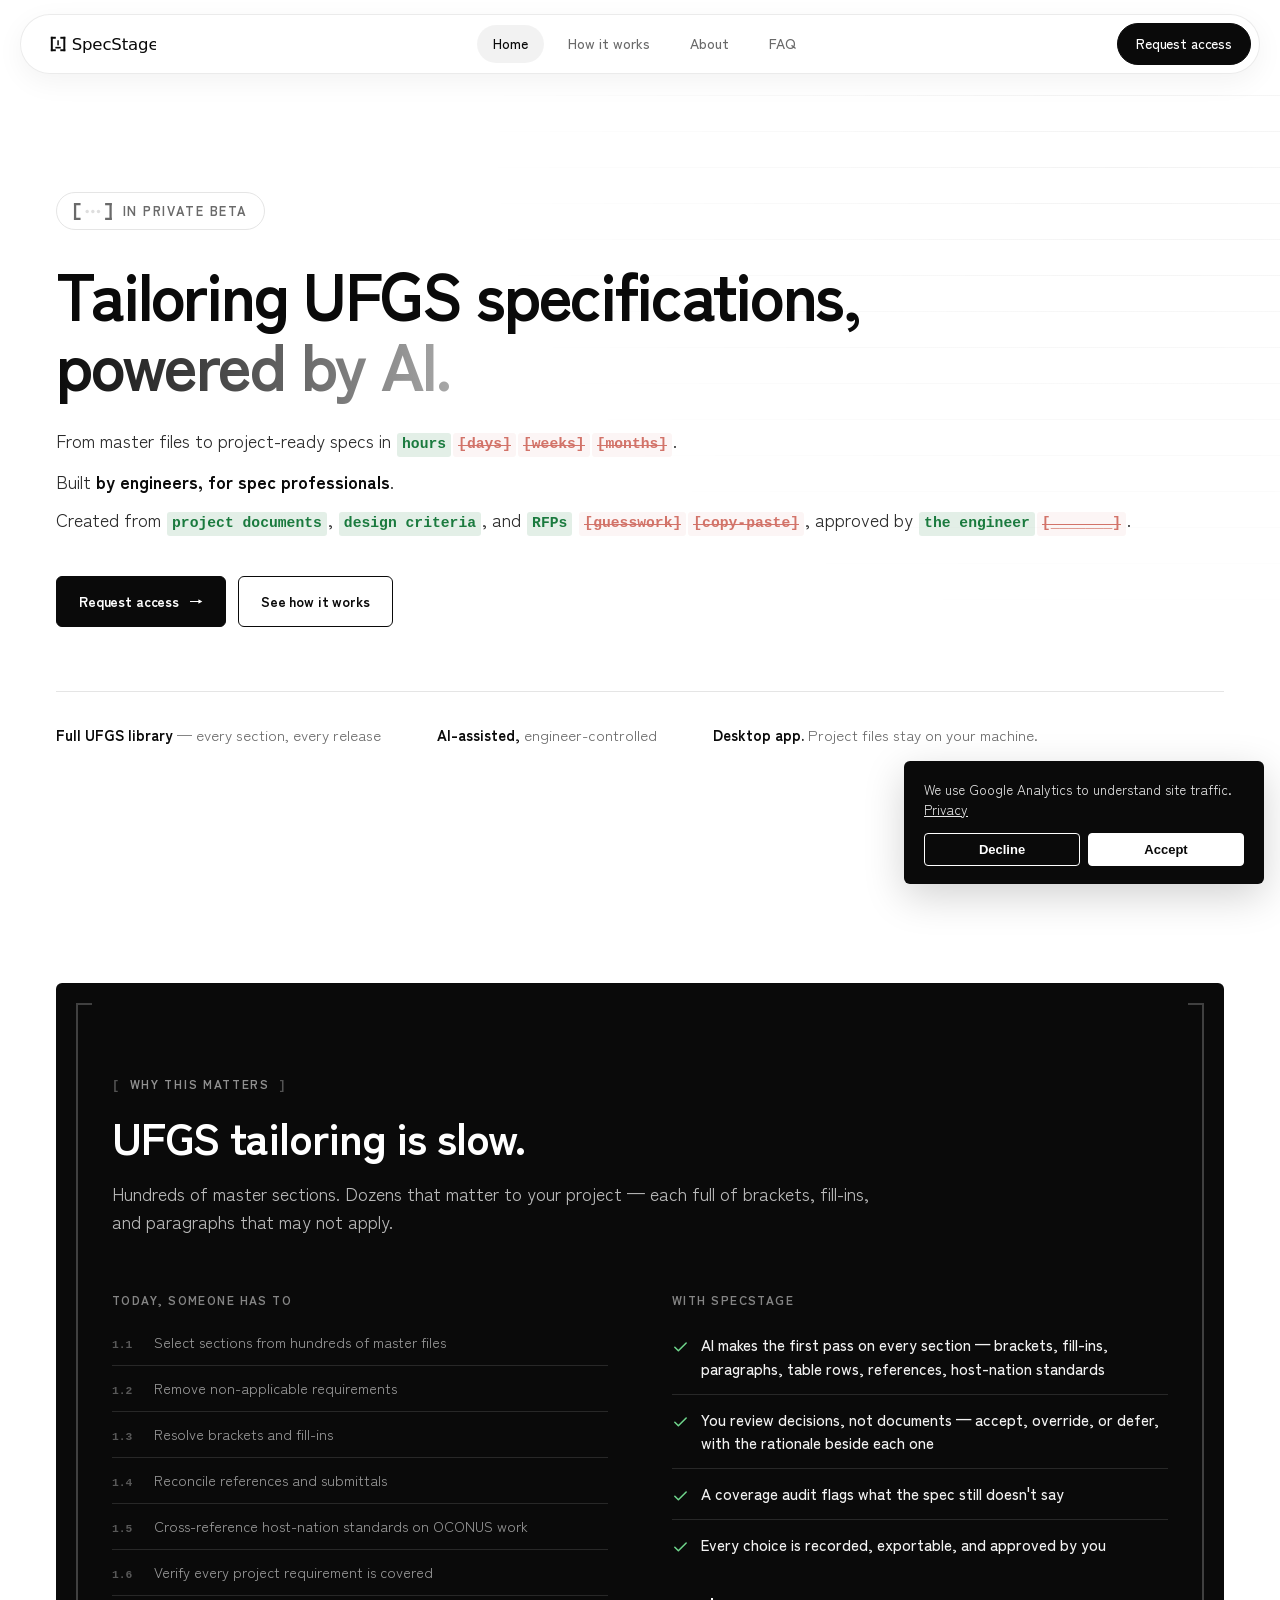
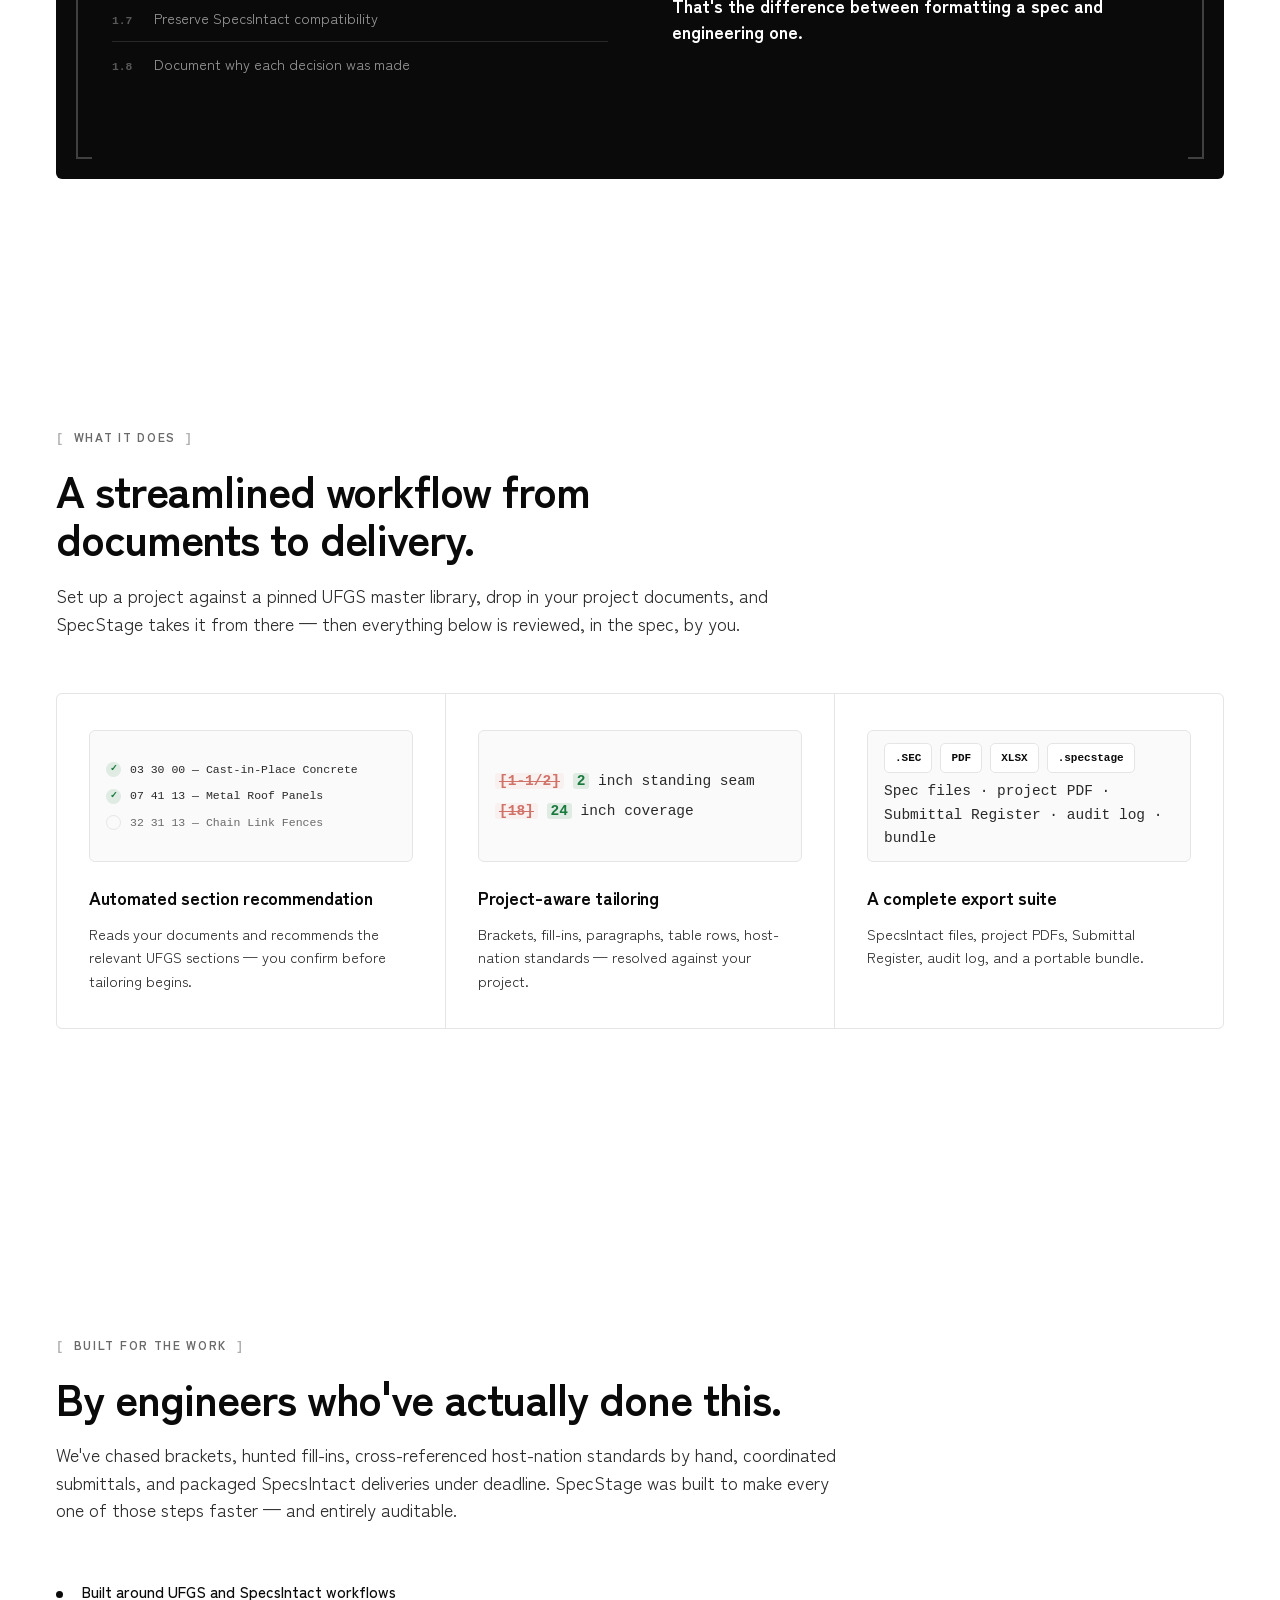
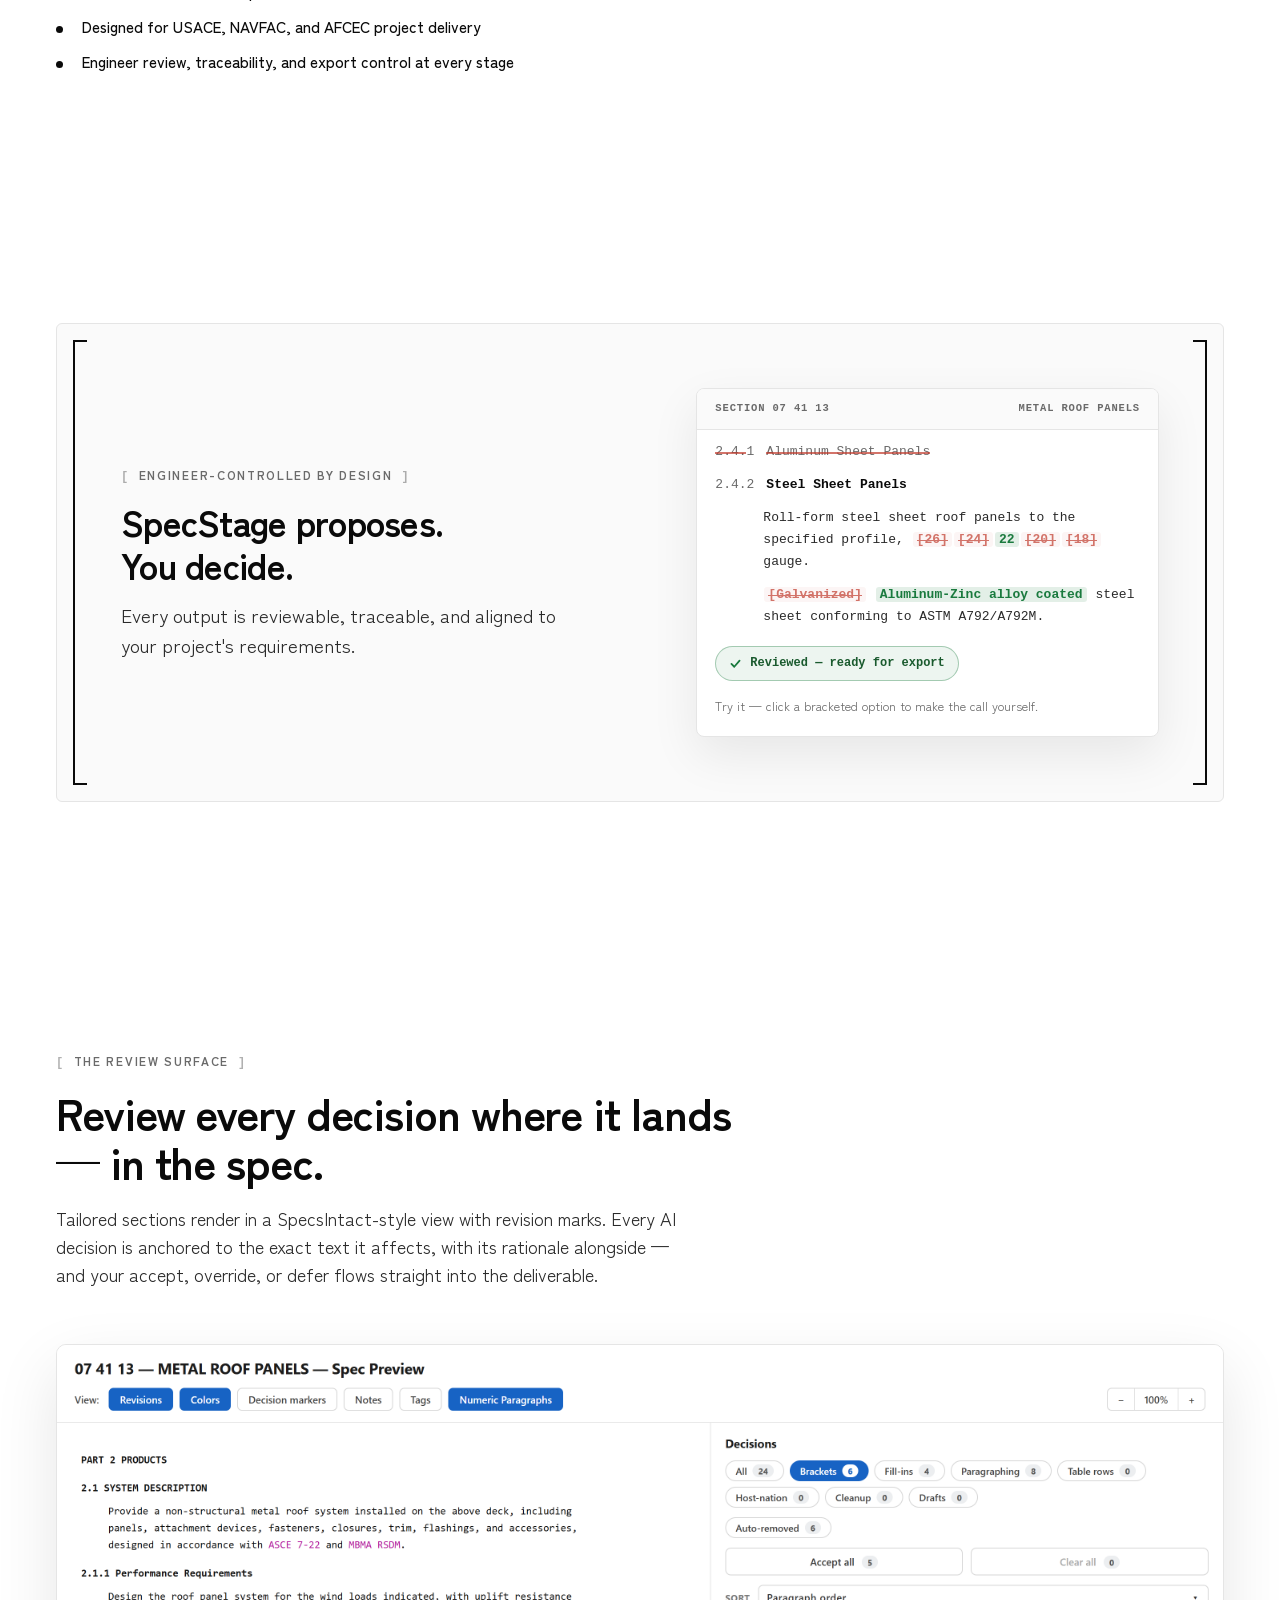
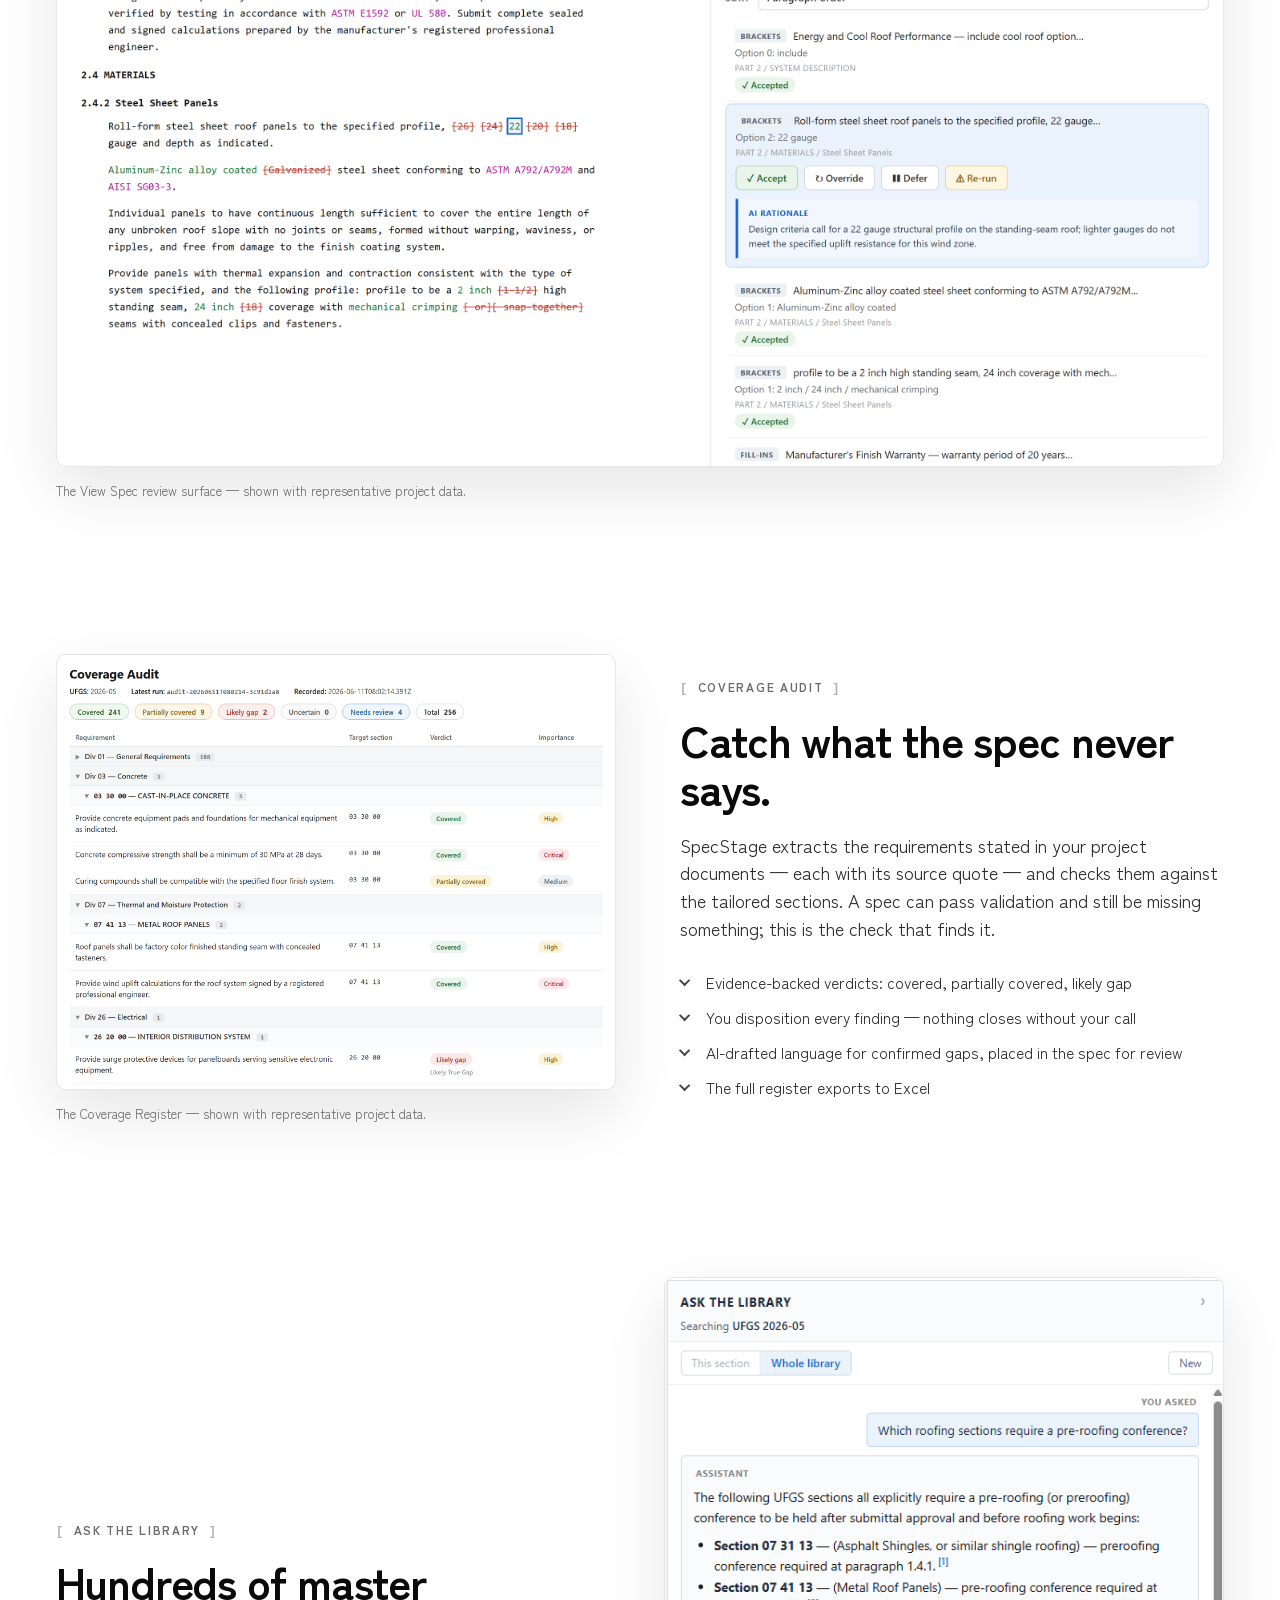
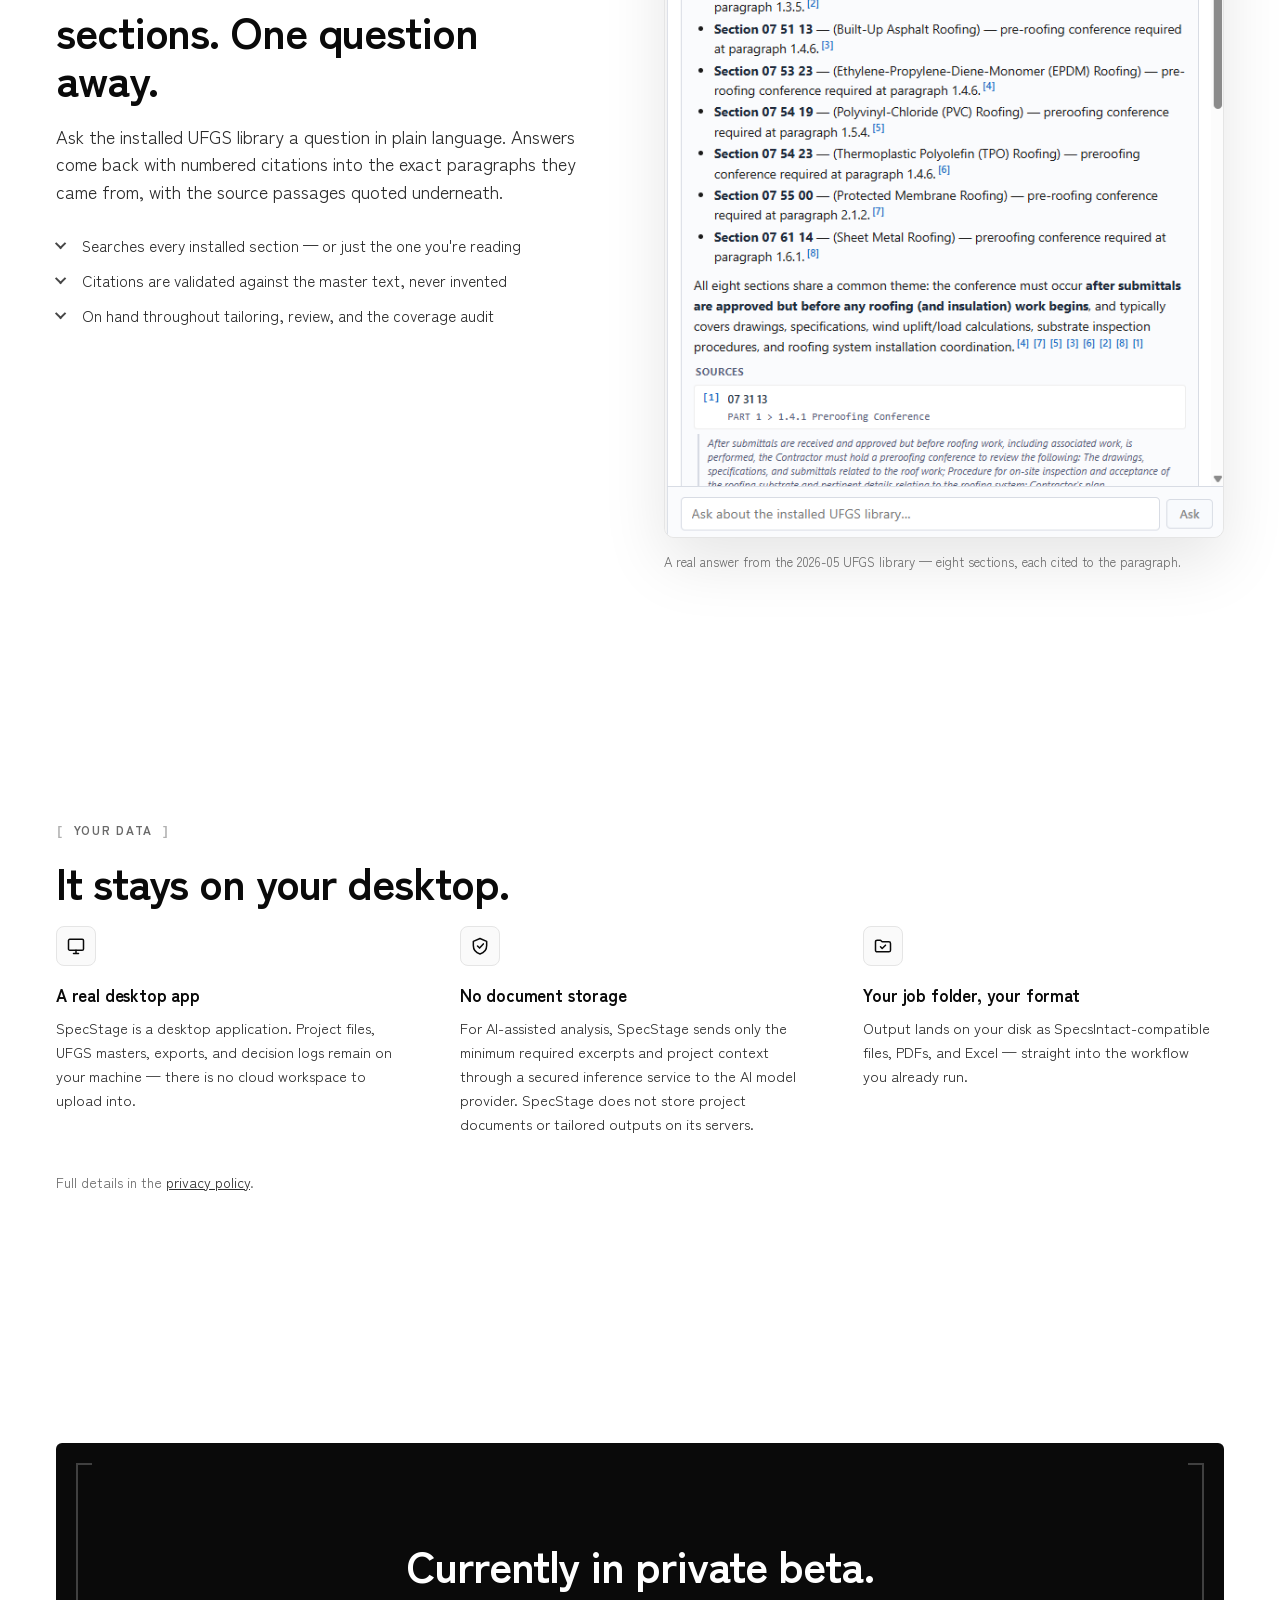
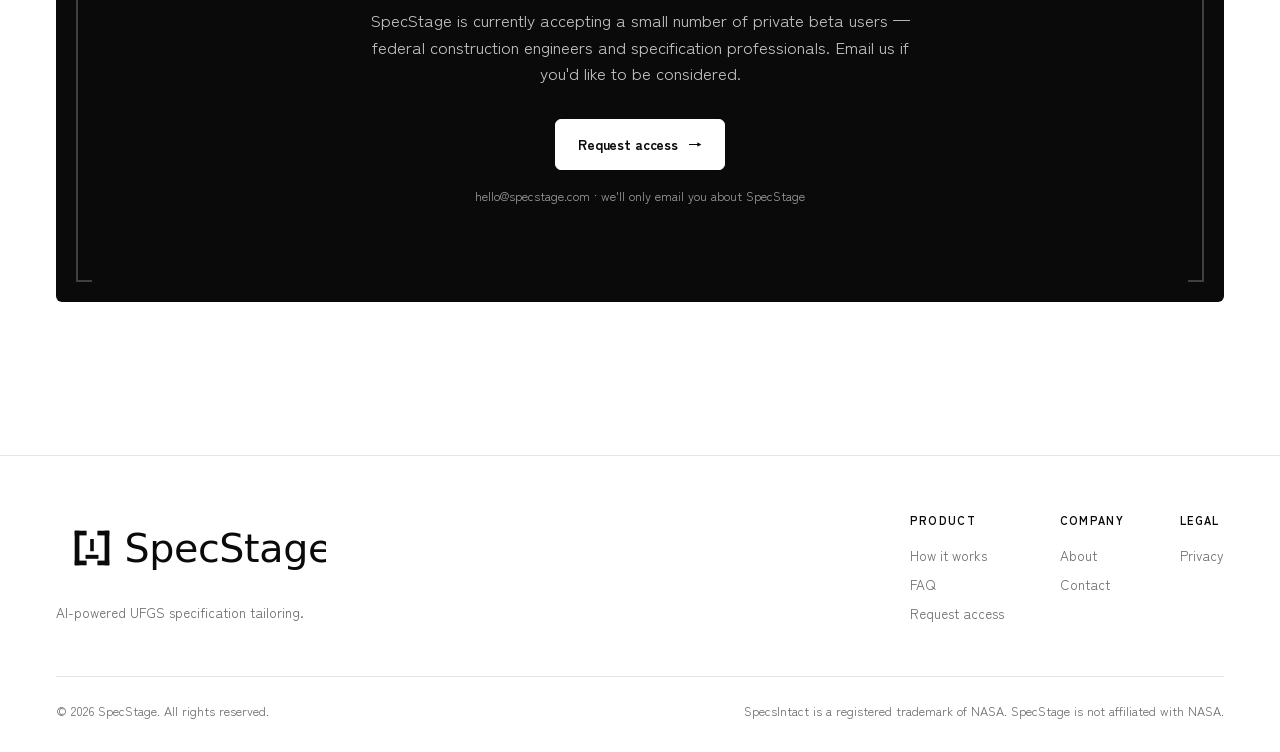
==== index.html @ a2b7e595 "FAQ gets its own page; why-band matches the CTA-band format - new /faq page: 6-question accordion + " ====
<!DOCTYPE html>
<html lang="en">
<head>
  <meta charset="UTF-8">
  <meta name="viewport" content="width=device-width, initial-scale=1, viewport-fit=cover">
  <meta name="theme-color" content="#0a0a0a">

  <title>SpecStage | AI-Powered UFGS Specification Tailoring</title>
  <meta name="description" content="Tailor UFGS master specifications for federal construction projects in hours, not weeks. AI-assisted, engineer-controlled — with in-spec review, requirement coverage auditing, and SpecsIntact, PDF, and Submittal Register export. In private beta — request access.">
  <link rel="canonical" href="https://www.specstage.com/">

  <!-- Open Graph -->
  <meta property="og:type" content="website">
  <meta property="og:site_name" content="SpecStage">
  <meta property="og:title" content="SpecStage | AI-Powered UFGS Specification Tailoring">
  <meta property="og:description" content="Tailor UFGS master specifications for federal construction projects in hours, not weeks. AI-assisted, engineer-controlled.">
  <meta property="og:url" content="https://www.specstage.com/">
  <meta property="og:image" content="https://www.specstage.com/og-image.png">
  <meta property="og:image:width" content="1200">
  <meta property="og:image:height" content="630">

  <!-- Twitter -->
  <meta name="twitter:card" content="summary_large_image">
  <meta name="twitter:title" content="SpecStage | AI-Powered UFGS Specification Tailoring">
  <meta name="twitter:description" content="Tailor UFGS master specifications for federal construction projects in hours, not weeks.">
  <meta name="twitter:image" content="https://www.specstage.com/og-image.png">

  <!-- Favicon -->
  <link rel="icon" type="image/x-icon" href="/favicon.ico">
  <link rel="icon" type="image/svg+xml" href="/favicon.svg?v=1">
  <link rel="apple-touch-icon" href="/favicon.svg?v=1">

  <!-- Fonts -->
  <link rel="preconnect" href="https://fonts.googleapis.com">
  <link rel="preconnect" href="https://fonts.gstatic.com" crossorigin>
  <link rel="stylesheet" href="https://fonts.googleapis.com/css2?family=Zen+Kaku+Gothic+New:wght@400;500;700&display=swap">

  <link rel="stylesheet" href="/styles.css?v=77">

  <!-- Structured data: SoftwareApplication -->
  <script type="application/ld+json">
  {
    "@context": "https://schema.org",
    "@type": "SoftwareApplication",
    "name": "SpecStage",
    "applicationCategory": "BusinessApplication",
    "applicationSubCategory": "Construction Specification Software",
    "operatingSystem": "Windows 10, Windows 11",
    "description": "AI-assisted, engineer-controlled tailoring of UFGS (Unified Facilities Guide Specifications) master sections for federal construction projects. Engineers review every AI decision in a SpecsIntact-style spec view, audit project requirements for coverage gaps, and export SpecsIntact-compatible files, PDF, and a Submittal Register.",
    "url": "https://www.specstage.com/",
    "image": "https://www.specstage.com/og-image.png",
    "publisher": { "@id": "https://www.specstage.com/#organization" },
    "audience": { "@type": "Audience", "audienceType": "Federal construction engineers, A/E firms, MILCON project teams" },
    "keywords": "UFGS, UFGS tailoring, SpecsIntact, MILCON, federal construction specifications, AI specification writing"
  }
  </script>

  <!-- Structured data: Organization (shared across all pages via @id) -->
  <script type="application/ld+json">
  {
    "@context": "https://schema.org",
    "@type": "Organization",
    "@id": "https://www.specstage.com/#organization",
    "name": "SpecStage",
    "url": "https://www.specstage.com/",
    "logo": "https://www.specstage.com/logo.svg",
    "email": "hello@specstage.com",
    "description": "AI-assisted, engineer-controlled tailoring of UFGS master specifications for federal construction projects."
  }
  </script>

  <!-- Google Analytics — gated by cookie consent (see /cookies.js) -->
  <script>window.GA_MEASUREMENT_ID = 'G-NXYJVHPJW2';</script>
</head>
<body>

  <!-- ── Top bar ─────────────────────────────────────────────────── -->
  <header class="topbar" id="topbar">
    <div class="wrap topbar-inner">
      <a class="brand" href="/" aria-label="SpecStage home">
        <img class="brand-logo brand-logo-full" src="/logo.svg" alt="SpecStage">
        <svg class="brand-logo brand-logo-mark" viewBox="0 0 22 18" xmlns="http://www.w3.org/2000/svg" aria-hidden="true"><rect x="1" y="0" width="2.4" height="18"/><rect x="1" y="0" width="6" height="2.4"/><rect x="1" y="15.6" width="6" height="2.4"/><rect x="18.6" y="0" width="2.4" height="18"/><rect x="15" y="0" width="6" height="2.4"/><rect x="15" y="15.6" width="6" height="2.4"/><rect x="10" y="5" width="2" height="6"/><rect x="7" y="13" width="8" height="2"/></svg>
      </a>
      <nav class="nav" aria-label="Primary">
        <a href="/" aria-current="page">Home</a>
        <a href="/how-it-works">How it works</a>
        <a href="/about">About</a>
        <a href="/faq">FAQ</a>
        <a class="btn btn-sm nav-link-extra" href="/request-access"><span class="lbl-full">Request access</span><span class="lbl-short">Apply</span></a>
      </nav>
    </div>
  </header>

  <main>

    <!-- ── Hero ──────────────────────────────────────────────────── -->
    <section class="hero">
      <div class="wrap hero-inner">
        <span class="hero-eyebrow"><svg class="eyebrow-mark" viewBox="0 0 42 18" xmlns="http://www.w3.org/2000/svg" aria-hidden="true"><rect x="1" y="0" width="2.4" height="18"/><rect x="1" y="0" width="7" height="2.4"/><rect x="1" y="15.6" width="7" height="2.4"/><rect x="38.6" y="0" width="2.4" height="18"/><rect x="34" y="0" width="7" height="2.4"/><rect x="34" y="15.6" width="7" height="2.4"/><circle class="d1" cx="15" cy="9" r="1.8"/><circle class="d2" cx="21" cy="9" r="1.8"/><circle class="d3" cx="27" cy="9" r="1.8"/></svg> In private beta</span>
        <h1>Tailoring UFGS specifications,<br><span class="ai-gradient">powered by AI.</span></h1>
        <div class="hero-points">
          <p class="hero-point">
            From master files to project-ready specs in
            <ins class="opt-add" style="--delay:.7s">hours</ins><del class="opt-del" style="--delay:.1s">[days]</del><del class="opt-del" style="--delay:.25s">[weeks]</del><del class="opt-del" style="--delay:.4s">[months]</del>.
          </p>
          <p class="hero-point">Built <span class="endorse">by engineers, for spec professionals</span>.</p>
          <p class="hero-point">
            Created from
            <ins class="opt-add" style="--delay:.7s">project documents</ins>, <ins class="opt-add" style="--delay:.85s">design criteria</ins>, and <ins class="opt-add" style="--delay:1.0s">RFPs</ins> <del class="opt-del" style="--delay:.4s">[guesswork]</del><del class="opt-del" style="--delay:.55s">[copy-paste]</del>,
            approved by
            <ins class="opt-add" style="--delay:1.75s">the engineer</ins><del class="opt-del" style="--delay:1.2s">[_______]</del>.
          </p>
        </div>
        <div class="hero-actions">
          <a class="btn" href="/request-access">
            Request access <span class="arrow" aria-hidden="true">→</span>
          </a>
          <a class="btn btn-ghost" href="/how-it-works">See how it works</a>
        </div>
        <div class="hero-meta">
          <span><strong>Full UFGS library</strong> — every section, every release</span>
          <span><strong>AI-assisted,</strong> engineer-controlled</span>
          <span><strong>Desktop app.</strong> Project files stay on your machine.</span>
        </div>
      </div>
    </section>

    <!-- ── Why this matters (inset dark band, CTA-band format) ───── -->
    <section class="section-sm" id="why">
      <div class="why-band section-dark">
        <div class="why-band-inner">
        <p class="section-eyebrow reveal">Why this matters</p>
        <h2 class="section-h reveal">UFGS tailoring is slow.</h2>
        <p class="section-lead reveal" style="max-width:760px">Hundreds of master sections. Dozens that matter to your project — each full of brackets, fill-ins, and paragraphs that may not apply.</p>

        <div class="why-grid reveal">
          <div class="why-col">
            <h3 class="why-label">Today, someone has to</h3>
            <ul class="why-list">
              <li><span class="pain-num">1.1</span>Select sections from hundreds of master files</li>
              <li><span class="pain-num">1.2</span>Remove non-applicable requirements</li>
              <li><span class="pain-num">1.3</span>Resolve brackets and fill-ins</li>
              <li><span class="pain-num">1.4</span>Reconcile references and submittals</li>
              <li><span class="pain-num">1.5</span>Cross-reference host-nation standards on OCONUS work</li>
              <li><span class="pain-num">1.6</span>Verify every project requirement is covered</li>
              <li><span class="pain-num">1.7</span>Preserve SpecsIntact compatibility</li>
              <li><span class="pain-num">1.8</span>Document why each decision was made</li>
            </ul>
          </div>
          <div class="why-col">
            <h3 class="why-label">With SpecStage</h3>
            <ul class="gain-list">
              <li><svg viewBox="0 0 24 24" aria-hidden="true"><path d="M4 13l5 5L20 7"/></svg>AI makes the first pass on every section — brackets, fill-ins, paragraphs, table rows, references, host-nation standards</li>
              <li><svg viewBox="0 0 24 24" aria-hidden="true"><path d="M4 13l5 5L20 7"/></svg>You review decisions, not documents — accept, override, or defer, with the rationale beside each one</li>
              <li><svg viewBox="0 0 24 24" aria-hidden="true"><path d="M4 13l5 5L20 7"/></svg>A coverage audit flags what the spec still doesn't say</li>
              <li><svg viewBox="0 0 24 24" aria-hidden="true"><path d="M4 13l5 5L20 7"/></svg>Every choice is recorded, exportable, and approved by you</li>
            </ul>
            <p class="why-punch">That's the difference between formatting a spec and engineering one.</p>
          </div>
        </div>
        </div>
      </div>
    </section>

    <!-- ── Capability cards ──────────────────────────────────────── -->
    <section class="section" id="features">
      <div class="wrap">
        <p class="section-eyebrow reveal">What it does</p>
        <h2 class="section-h reveal">A streamlined workflow from documents to delivery.</h2>
        <p class="section-lead reveal" style="max-width:780px">Set up a project against a pinned UFGS master library, drop in your project documents, and SpecStage takes it from there — then everything below is reviewed, in the spec, by you.</p>

        <div class="cards reveal">
          <div class="card">
            <div class="card-viz" aria-hidden="true">
              <div class="viz-row"><span class="viz-tick">✓</span><span>03 30 00 — Cast-in-Place Concrete</span></div>
              <div class="viz-row"><span class="viz-tick">✓</span><span>07 41 13 — Metal Roof Panels</span></div>
              <div class="viz-row viz-dim"><span class="viz-tick viz-untick"></span><span>32 31 13 — Chain Link Fences</span></div>
            </div>
            <h3>Automated section recommendation</h3>
            <p>Reads your documents and recommends the relevant UFGS sections — you confirm before tailoring begins.</p>
          </div>

          <div class="card">
            <div class="card-viz" aria-hidden="true">
              <p class="viz-line"><span class="sd-del">[1-1/2]</span> <span class="sd-add">2</span> inch standing seam</p>
              <p class="viz-line"><span class="sd-del">[18]</span> <span class="sd-add">24</span> inch coverage</p>
            </div>
            <h3>Project-aware tailoring</h3>
            <p>Brackets, fill-ins, paragraphs, table rows, host-nation standards — resolved against your project.</p>
          </div>

          <div class="card">
            <div class="card-viz" aria-hidden="true">
              <div class="viz-files">
                <span class="viz-file">.SEC</span><span class="viz-file">PDF</span><span class="viz-file">XLSX</span><span class="viz-file">.specstage</span>
              </div>
              <p class="viz-note">Spec files · project PDF · Submittal Register · audit log · bundle</p>
            </div>
            <h3>A complete export suite</h3>
            <p>SpecsIntact files, project PDFs, Submittal Register, audit log, and a portable bundle.</p>
          </div>
        </div>
      </div>
    </section>

    <!-- ── Built for the work / credibility ──────────────────────── -->
    <section class="section" id="credibility">
      <div class="wrap">
        <p class="section-eyebrow reveal">Built for the work</p>
        <h2 class="section-h reveal" style="max-width:none">By engineers who've actually done this.</h2>
        <p class="section-lead reveal" style="max-width:780px">
          We've chased brackets, hunted fill-ins, cross-referenced host-nation standards by hand, coordinated submittals, and packaged SpecsIntact deliveries under deadline. SpecStage was built to make every one of those steps faster — and entirely auditable.
        </p>

        <ul class="credibility-list reveal">
          <li>Built around UFGS and SpecsIntact workflows</li>
          <li>Designed for USACE, NAVFAC, and AFCEC project delivery</li>
          <li>Engineer review, traceability, and export control at every stage</li>
        </ul>
      </div>
    </section>

    <!-- ── Bracket-themed visual / animated spec demo ────────────── -->
    <section class="section-sm">
      <div class="wrap">
        <div class="bracket-frame decide-band reveal">
          <div class="decide-copy">
            <p class="section-eyebrow" style="margin-bottom:14px">Engineer-controlled by design</p>
            <h2>SpecStage proposes.<br>You decide.</h2>
            <p>Every output is reviewable, traceable, and aligned to your project's requirements.</p>
          </div>
          <!-- Interactive spec excerpt — the AI's bracket choices play in
               on reveal, then every bracketed option is clickable so the
               visitor can override the call themselves (site.js). Final
               state is the default so it reads correctly without JS. -->
          <div class="spec-demo">
            <div class="sd-head">
              <span>SECTION 07 41 13</span>
              <span>METAL ROOF PANELS</span>
            </div>
            <p class="sd-line sd-art sd-removed">
              <span class="sd-pnum">2.4.1</span>
              <span class="sd-text">Aluminum Sheet Panels</span>
            </p>
            <p class="sd-line sd-art">
              <span class="sd-pnum">2.4.2</span>
              <span class="sd-text">Steel Sheet Panels</span>
            </p>
            <p class="sd-line">
              <span class="sd-pnum"></span>
              <span class="sd-text">Roll-form steel sheet roof panels to the specified profile,
                <span class="sd-group"><span class="sd-opt sd-del" style="--sd:.5s"><i>[</i>26<i>]</i></span><span class="sd-opt sd-del" style="--sd:.65s"><i>[</i>24<i>]</i></span><span class="sd-opt sd-add" data-ai style="--sd:1.35s"><i>[</i>22<i>]</i></span><span class="sd-opt sd-del" style="--sd:.8s"><i>[</i>20<i>]</i></span><span class="sd-opt sd-del" style="--sd:.95s"><i>[</i>18<i>]</i></span></span> gauge.</span>
            </p>
            <p class="sd-line">
              <span class="sd-pnum"></span>
              <span class="sd-text"><span class="sd-group"><span class="sd-opt sd-del" style="--sd:1.7s"><i>[</i>Galvanized<i>]</i></span> <span class="sd-opt sd-add" data-ai style="--sd:2.1s"><i>[</i>Aluminum-Zinc alloy coated<i>]</i></span></span> steel sheet conforming to ASTM A792/A792M.</span>
            </p>
            <div class="sd-badge">
              <svg viewBox="0 0 16 16" xmlns="http://www.w3.org/2000/svg" aria-hidden="true"><path d="M3 8.5 6.5 12 13 4.5"/></svg>
              <span class="sd-badge-text">Reviewed — ready for export</span>
            </div>
            <p class="sd-hint">Try it — click a bracketed option to make the call yourself.</p>
          </div>
        </div>
      </div>
    </section>

    <!-- ── View Spec showcase (wide) ─────────────────────────────── -->
    <section class="section" id="view-spec">
      <div class="wrap">
        <p class="section-eyebrow reveal">The review surface</p>
        <h2 class="section-h reveal">Review every decision where it lands — in the spec.</h2>
        <p class="section-lead reveal">Tailored sections render in a SpecsIntact-style view with revision marks. Every AI decision is anchored to the exact text it affects, with its rationale alongside — and your accept, override, or defer flows straight into the deliverable.</p>
        <figure class="shot-wide reveal">
          <img src="/view-spec.png" width="1456" height="900" loading="lazy"
               alt="SpecStage's View Spec surface showing UFGS section 07 41 13 with revision marks in the spec text and a decisions panel of bracket choices, each with accept, override, and defer controls and the AI's rationale.">
          <figcaption>The View Spec review surface — shown with representative project data.</figcaption>
        </figure>
      </div>
    </section>

    <!-- ── Coverage Audit showcase (image left) ──────────────────── -->
    <section class="section" id="coverage-audit" style="padding-top:0">
      <div class="wrap">
        <div class="atl-band flip">
          <figure class="atl-shot reveal">
            <img src="/coverage-audit.png" width="982" height="763" loading="lazy"
                 alt="SpecStage's Coverage Audit register showing extracted project requirements grouped by division, each with a target section, an evidence-backed verdict (covered, partially covered, or likely gap), and an importance rating.">
            <figcaption>The Coverage Register — shown with representative project data.</figcaption>
          </figure>
          <div class="atl-copy reveal">
            <p class="section-eyebrow">Coverage Audit</p>
            <h2 class="section-h">Catch what the spec never says.</h2>
            <p class="section-lead" style="margin-bottom:28px">SpecStage extracts the requirements stated in your project documents — each with its source quote — and checks them against the tailored sections. A spec can pass validation and still be missing something; this is the check that finds it.</p>
            <ul class="atl-points">
              <li>Evidence-backed verdicts: covered, partially covered, likely gap</li>
              <li>You disposition every finding — nothing closes without your call</li>
              <li>AI-drafted language for confirmed gaps, placed in the spec for review</li>
              <li>The full register exports to Excel</li>
            </ul>
          </div>
        </div>
      </div>
    </section>

    <!-- ── Ask the Library — real product screenshot ─────────────── -->
    <section class="section" id="ask-the-library" style="padding-top:0">
      <div class="wrap">
        <div class="atl-band">
          <div class="atl-copy reveal">
            <p class="section-eyebrow">Ask the Library</p>
            <h2 class="section-h">Hundreds of master sections. One question away.</h2>
            <p class="section-lead" style="margin-bottom:28px">Ask the installed UFGS library a question in plain language. Answers come back with numbered citations into the exact paragraphs they came from, with the source passages quoted underneath.</p>
            <ul class="atl-points">
              <li>Searches every installed section — or just the one you're reading</li>
              <li>Citations are validated against the master text, never invented</li>
              <li>On hand throughout tailoring, review, and the coverage audit</li>
            </ul>
          </div>
          <figure class="atl-shot reveal">
            <img src="/ask-the-library.png" width="601" height="925" loading="lazy"
                 alt="SpecStage's Ask the Library panel answering 'Which roofing sections require a pre-roofing conference?' with eight UFGS sections, each cited to its paragraph, and the quoted source passages underneath.">
            <figcaption>A real answer from the 2026-05 UFGS library — eight sections, each cited to the paragraph.</figcaption>
          </figure>
        </div>
      </div>
    </section>

    <!-- ── Desktop / data-handling trust strip ───────────────────── -->
    <section class="section-sm" id="desktop">
      <div class="wrap">
        <p class="section-eyebrow reveal">Your data</p>
        <h2 class="section-h reveal">It stays on your desktop.</h2>
        <div class="trust-grid reveal">
          <div class="trust-item">
            <div class="value-icon" aria-hidden="true">
              <svg viewBox="0 0 24 24"><rect x="3" y="4" width="18" height="13" rx="1.5"/><path d="M9 21h6M12 17v4"/></svg>
            </div>
            <h3>A real desktop app</h3>
            <p>SpecStage is a desktop application. Project files, UFGS masters, exports, and decision logs remain on your machine — there is no cloud workspace to upload into.</p>
          </div>
          <div class="trust-item">
            <div class="value-icon" aria-hidden="true">
              <svg viewBox="0 0 24 24"><path d="M12 3l8 3.5v5c0 5.5-3.5 8.8-8 10-4.5-1.2-8-4.5-8-10v-5L12 3Z"/><path d="M9 12l2.5 2.5L16 9.5"/></svg>
            </div>
            <h3>No document storage</h3>
            <p>For AI-assisted analysis, SpecStage sends only the minimum required excerpts and project context through a secured inference service to the AI model provider. SpecStage does not store project documents or tailored outputs on its servers.</p>
          </div>
          <div class="trust-item">
            <div class="value-icon" aria-hidden="true">
              <svg viewBox="0 0 24 24"><path d="M3 7a2 2 0 0 1 2-2h4l2 2h8a2 2 0 0 1 2 2v8a2 2 0 0 1-2 2H5a2 2 0 0 1-2-2Z"/><path d="M9 13l2 2 4-4"/></svg>
            </div>
            <h3>Your job folder, your format</h3>
            <p>Output lands on your disk as SpecsIntact-compatible files, PDFs, and Excel — straight into the workflow you already run.</p>
          </div>
        </div>
        <p class="trust-more reveal">Full details in the <a href="/privacy">privacy policy</a>.</p>
      </div>
    </section>

    <!-- ── CTA band ──────────────────────────────────────────────── -->
    <section class="section">
      <div class="cta-band">
        <div class="cta-band-inner">
          <h2>Currently in private beta.</h2>
          <p>SpecStage is currently accepting a small number of private beta users — federal construction engineers and specification professionals. Email us if you'd like to be considered.</p>
          <a class="btn" href="/request-access">
            Request access <span class="arrow" aria-hidden="true">→</span>
          </a>
          <span class="micro">hello@specstage.com · we'll only email you about SpecStage</span>
        </div>
      </div>
    </section>

  </main>

  <!-- ── Footer ──────────────────────────────────────────────────── -->
  <footer class="footer">
    <div class="wrap">
      <div class="footer-inner">
        <div class="footer-brand">
          <img src="/logo.svg" alt="SpecStage">
          <span>AI-powered UFGS specification tailoring.</span>
        </div>
        <div class="footer-cols">
          <div class="footer-col">
            <h4>Product</h4>
            <a href="/how-it-works">How it works</a>
            <a href="/faq">FAQ</a>
            <a href="/request-access">Request access</a>
          </div>
          <div class="footer-col">
            <h4>Company</h4>
            <a href="/about">About</a>
            <a href="mailto:hello@specstage.com">Contact</a>
          </div>
          <div class="footer-col">
            <h4>Legal</h4>
            <a href="/privacy">Privacy</a>
          </div>
        </div>
      </div>
      <div class="footer-bottom">
        <span>© <span id="year"></span> SpecStage. All rights reserved.</span>
        <span>SpecsIntact is a registered trademark of NASA. SpecStage is not affiliated with NASA.</span>
      </div>
    </div>
  </footer>

  <!-- ── Cookie banner (decline by default for GDPR) ─────────────── -->
  <div id="cookie-banner" role="dialog" aria-live="polite" aria-label="Cookie consent">
    <p>We use Google Analytics to understand site traffic. <a href="/privacy">Privacy</a></p>
    <div class="cookie-actions">
      <button id="cookie-decline">Decline</button>
      <button id="cookie-accept" class="primary">Accept</button>
    </div>
  </div>

  <script src="/site.js?v=77" defer></script>
</body>
</html>
---- styles.css ----
/* ── Reset & base ─────────────────────────────────────────────────── */
*, *::before, *::after { box-sizing: border-box; margin: 0; padding: 0; }

:root {
  --ink:        #0a0a0a;
  --ink-soft:   #2a2a2a;
  --muted:      #6a6a6a;
  --line:       #e5e5e5;
  --paper:      #ffffff;
  --paper-soft: #fafafa;
  --accent:     #0a0a0a;
  --max:        1320px;
  --pad-x:      clamp(20px, 5vw, 56px);
  --space-xl:   clamp(80px, 12vw, 160px);
  --space-lg:   clamp(48px, 8vw, 96px);
  --space-md:   32px;
  --radius:     6px;
  --ease:       cubic-bezier(.2, .7, .2, 1);
}

html { scroll-behavior: smooth; }

body {
  font-family: 'Zen Kaku Gothic New', -apple-system, BlinkMacSystemFont, 'Segoe UI', system-ui, sans-serif;
  font-size: 16px;
  line-height: 1.55;
  color: var(--ink);
  background: var(--paper);
  -webkit-font-smoothing: antialiased;
  text-rendering: optimizeLegibility;
}

a { color: inherit; text-decoration: none; }
img, svg { display: block; max-width: 100%; }

::selection { background: var(--ink); color: var(--paper); }

/* ── Layout helpers ───────────────────────────────────────────────── */
.wrap { max-width: var(--max); margin: 0 auto; padding-left: var(--pad-x); padding-right: var(--pad-x); }
.section { padding-top: var(--space-xl); padding-bottom: var(--space-xl); }
.section-sm { padding-top: var(--space-lg); padding-bottom: var(--space-lg); }

/* ── Top bar — floating pill navbar ───────────────────────────────── */
.topbar {
  position: sticky; top: 14px; z-index: 50;
  background: transparent;
  padding: 0 16px;
  pointer-events: none;
}
.topbar-inner {
  pointer-events: auto;
  display: flex; align-items: center; justify-content: space-between;
  height: 60px;
  max-width: 1240px;
  margin: 0 auto;
  padding: 0 8px 0 22px;
  border: 1px solid rgba(0, 0, 0, 0.08);
  border-radius: 999px;
  background: rgba(255, 255, 255, 0.78);
  backdrop-filter: saturate(180%) blur(14px);
  -webkit-backdrop-filter: saturate(180%) blur(14px);
  box-shadow: 0 8px 28px rgba(0, 0, 0, 0.05);
  transition: box-shadow .25s var(--ease), background .25s var(--ease);
}
.topbar.scrolled .topbar-inner {
  background: rgba(255, 255, 255, 0.92);
  box-shadow: 0 12px 36px rgba(0, 0, 0, 0.08);
}
.brand { display: flex; align-items: center; gap: 10px; flex-shrink: 0; }
.brand-logo { height: 30px; width: auto; display: block; }
/* Two brand variants: full wordmark on desktop, bracket icon-only on
   mobile so the topbar pill stays compact. The mobile swap happens
   inside the @media (max-width: 640px) block below. */
.brand-logo-mark { display: none; fill: currentColor; color: var(--ink); }
.lbl-short { display: none; }
/* Nav now uses flex:1 so it spans the space between brand and the right edge.
   The first non-button link gets margin-left:auto to push the link cluster
   away from the brand, and the .btn (Request access) gets its own
   margin-left:auto to pin it to the right. Net effect: brand on the left,
   nav links balanced in the middle, button on the right — like SpecForge. */
.nav {
  flex: 1;
  display: flex; align-items: center;
  gap: 8px;
  margin-left: 24px;
}
.nav > a:not(.btn):first-of-type { margin-left: auto; }
.nav > .btn { margin-left: auto; }
.nav a {
  font-size: 14px; color: var(--muted); font-weight: 500;
  padding: 8px 16px; border-radius: 999px;
  white-space: nowrap;
  transition: color .15s var(--ease), background .15s var(--ease);
}
.nav a:hover { color: var(--ink); background: rgba(0, 0, 0, 0.04); }
.nav a[aria-current="page"] { color: var(--ink); background: rgba(0, 0, 0, 0.05); }
.nav a.btn { background: var(--ink); color: var(--paper); padding: 9px 18px; }
.nav a.btn:hover { background: var(--ink-soft); color: var(--paper); }
@media (max-width: 640px) {
  .nav { gap: 2px; margin-left: 8px; }
  .nav a { padding: 6px 9px; font-size: 13px; }
  .nav a.btn { padding: 7px 11px; font-size: 12px; }
  .topbar-inner { padding: 0 6px 0 12px; }
  .brand-logo { height: 26px; }
  /* Swap full-wordmark logo for bracket-icon mark, and swap
     "Request access" text for "Apply" — both keep the pill compact. */
  .brand-logo-full { display: none; }
  .brand-logo-mark { display: block; }
  .lbl-full { display: none; }
  .lbl-short { display: inline; }
}
@media (max-width: 380px) {
  .nav { margin-left: 4px; }
  .nav a { padding: 5px 7px; font-size: 12px; }
  .nav a.btn { padding: 6px 9px; }
  .topbar-inner { padding: 0 4px 0 10px; }
  .brand-logo { height: 24px; }
}

/* ── Buttons ──────────────────────────────────────────────────────── */
.btn {
  display: inline-flex; align-items: center; gap: 10px;
  padding: 14px 22px;
  font-size: 14px; font-weight: 600; letter-spacing: -0.01em;
  border-radius: var(--radius); border: 1px solid var(--ink);
  background: var(--ink); color: var(--paper);
  cursor: pointer; transition: transform .15s var(--ease), background .2s var(--ease);
}
.btn:hover { transform: translateY(-1px); background: var(--ink-soft); }
.btn:active { transform: translateY(0); }
.btn .arrow { transition: transform .2s var(--ease); }
.btn:hover .arrow { transform: translateX(3px); }
.btn-ghost { background: transparent; color: var(--ink); }
.btn-ghost:hover { background: var(--paper-soft); }
.btn-sm { padding: 9px 14px; font-size: 13px; }
.btn:focus-visible, .nav a:focus-visible, a:focus-visible {
  outline: 2px solid var(--ink); outline-offset: 3px; border-radius: var(--radius);
}
.cta-band .btn:focus-visible { outline-color: var(--paper); }
@media (prefers-reduced-motion: reduce) {
  .btn, .btn .arrow { transition: none; }
  .btn:hover { transform: none; }
  .btn:hover .arrow { transform: none; }
}

/* ── Hero ─────────────────────────────────────────────────────────── */
.hero {
  position: relative;
  padding-top: clamp(72px, 13vw, 132px); padding-bottom: clamp(80px, 14vw, 140px);
}
/* Faint ruled-paper texture behind the hero — evokes a spec page without
   reading as decoration. Masked so it fades toward the lower-left where
   the copy sits. */
.hero::before {
  content: '';
  position: absolute; inset: 0;
  background-image: repeating-linear-gradient(180deg,
    transparent 0, transparent 35px,
    rgba(10, 10, 10, 0.05) 35px, rgba(10, 10, 10, 0.05) 36px);
  -webkit-mask-image: radial-gradient(ellipse 75% 85% at 88% 12%, #000 0%, transparent 68%);
          mask-image: radial-gradient(ellipse 75% 85% at 88% 12%, #000 0%, transparent 68%);
  pointer-events: none;
}
.hero > .wrap { position: relative; }
/* Hero shares the standard .wrap container (max-width: var(--max), now 1320px)
   so it aligns with the rest of the page. The bullets fit because we override
   the .hero p specificity trap below — not because we widen the hero alone. */
.hero-inner { /* defers to .wrap */ }
.hero-eyebrow {
  display: inline-flex; align-items: center; gap: 10px;
  font-size: 13px; font-weight: 600; text-transform: uppercase; letter-spacing: 0.12em;
  color: var(--muted);
  padding: 8px 16px; border: 1px solid var(--line); border-radius: 999px;
  margin-bottom: 28px;
}
/* Brand mark inside the eyebrow pill — small bracket icon with three
   dots that pulse in sequence (same ellipsis animation as the form
   loader, scaled down). Used on every page eyebrow so the SpecStage
   bracket appears throughout the brand language. */
.eyebrow-mark {
  height: 17px;
  width: auto;
  flex-shrink: 0;
  fill: currentColor;
  display: inline-block;
}
.eyebrow-mark .d1,
.eyebrow-mark .d2,
.eyebrow-mark .d3 {
  opacity: 0.22;
  transform-origin: center;
  animation: eyebrow-pulse 1.6s ease-in-out infinite;
}
.eyebrow-mark .d2 { animation-delay: 0.16s; }
.eyebrow-mark .d3 { animation-delay: 0.32s; }
@keyframes eyebrow-pulse {
  0%, 75%, 100% { opacity: 0.22; }
  35%           { opacity: 1; }
}
@media (prefers-reduced-motion: reduce) {
  .eyebrow-mark .d1, .eyebrow-mark .d2, .eyebrow-mark .d3 {
    animation: none;
    opacity: 1;
  }
}
.hero h1 {
  font-size: clamp(36px, 5.4vw, 66px);
  font-weight: 700; line-height: 1.06; letter-spacing: -0.035em;
  margin-bottom: 28px;
}
.hero h1 .br {
  background: linear-gradient(180deg, var(--ink) 0%, #4a4a4a 100%);
  -webkit-background-clip: text; background-clip: text;
  color: transparent;
}
/* Bullet 2 emphasis — quiet scale-pop on the whole phrase plus a
   weight + colour shift on every word inside it ('by engineers, for
   engineers'). Reads as confident, considered, no extra furniture. */
/* Default state IS the final state — so if CSS animations don't run
   (very old browser, animation suppressed, etc.) the meaning still
   reads correctly. Animation plays from neutral -> final via
   fill-mode: backwards, which means before the animation starts the
   element shows the 0% keyframe (neutral), then animates to 100%
   (which matches the default styles). */
.endorse {
  display: inline-block;
  transform-origin: center center;
  font-weight: 600;
  color: var(--ink);
  animation: endorse-pop 0.7s cubic-bezier(.2,.8,.2,1.2) 0.95s backwards;
}
@keyframes endorse-pop {
  0%   { transform: scale(1);    font-weight: 400; color: var(--ink-soft); }
  44%  { transform: scale(1);    font-weight: 400; color: var(--ink-soft); }
  60%  { transform: scale(1.05); font-weight: 600; color: var(--ink); }
  100% { transform: scale(1);    font-weight: 600; color: var(--ink); }
}
@media (prefers-reduced-motion: reduce) {
  .endorse {
    animation: none;
    font-weight: 600;
    color: var(--ink);
  }
}

/* Horizontal gradient used to highlight AI-related phrasing in hero copy.
   -webkit-text-fill-color is required alongside background-clip:text so the
   gradient actually shows through (color:transparent alone is unreliable). */
.ai-gradient {
  background-image: linear-gradient(90deg, #0a0a0a 0%, #555555 50%, #a8a8a8 100%);
  -webkit-background-clip: text;
          background-clip: text;
  -webkit-text-fill-color: transparent;
                   color: transparent;
  display: inline-block;
  /* The clipped background only paints inside the span's line box; with
     the h1's tight line-height the "y" descender fell outside it and
     rendered transparent. Extend the box down, compensate the layout. */
  padding-bottom: 0.14em;
  margin-bottom: -0.14em;
}

/* Hero "spec-tailoring" bullet points — playful brackets with ADD/DEL chips
   that echo the in-app DEL/ADD treatment (red strikethrough, green added).
   Selectors are scoped under .hero so they out-specify the generic
   `.hero p { max-width: 640px; font-size: clamp(17px,1.6vw,21px) }` rule
   defined earlier in this file — without that boost, bullets inherit the
   640px cap and wrap regardless of container width. */
.hero .hero-points {
  display: flex; flex-direction: column; gap: 10px;
  margin-bottom: 40px;
  width: 100%;
  max-width: none;
}
.hero p.hero-point {
  font-size: clamp(16px, 1.4vw, 19px);
  color: var(--ink-soft);
  line-height: 1.6;
  width: 100%;
  max-width: none;
  margin-bottom: 0;   /* the .hero-points gap handles spacing */
}
/* Chips use semantic <ins> / <del> elements so the meaning (kept vs
   eliminated) survives even if our custom CSS doesn't load — browsers
   render <del> with a default strikethrough as the ultimate fallback,
   and screen readers announce "deleted" / "inserted".

   The default styles ARE the final coloured/struck-through state,
   so even if animations are disabled the meaning is clear. The
   entrance animation plays from neutral -> final via fill-mode:
   backwards (delay period shows 0% keyframe, then animates to 100%).
   No JS required. */
.opt-add, .opt-del {
  display: inline-block;
  font-family: ui-monospace, 'JetBrains Mono', Menlo, Consolas, monospace;
  font-size: 0.82em;   /* chip slightly smaller relative to body so bullets still fit */
  padding: 0 5px;
  border-radius: 3px;
  margin: 0 1px;
  white-space: nowrap;
  vertical-align: baseline;
  position: relative;
  font-weight: 600;
  text-decoration: none;   /* override the browser-default strikethrough on <del>
                              and underline on <ins> — we draw our own. */
}

.opt-del {
  color: #c0392b;
  background-color: rgba(192, 57, 43, 0.07);
  opacity: 0.7;
  animation: chip-del 0.75s ease-out calc(0.45s + var(--delay, 0s)) backwards;
}

.opt-add {
  color: #1a7a3e;
  background-color: rgba(26, 122, 62, 0.12);
  animation: chip-add 0.75s ease-out calc(0.45s + var(--delay, 0s)) backwards;
}

/* DEL strikethrough — drawn by a pseudo-element so it animates left-to-right
   on top of the (overridden) browser default. Default state = drawn (scaleX
   1) so the line is present even without animation. */
.opt-del::after {
  content: '';
  position: absolute;
  left: 5px; right: 5px;
  top: 50%;
  height: 1.5px;
  background: currentColor;
  transform: scaleX(1);
  transform-origin: left center;
  pointer-events: none;
  animation: chip-del-strike 0.4s ease-out calc(0.45s + var(--delay, 0s)) backwards;
}

@keyframes chip-del {
  0% {
    color: var(--muted);
    background-color: rgba(0, 0, 0, 0.045);
    opacity: 1;
  }
  100% {
    color: #c0392b;
    background-color: rgba(192, 57, 43, 0.07);
    opacity: 0.7;
  }
}

@keyframes chip-add {
  0% {
    color: var(--muted);
    background-color: rgba(0, 0, 0, 0.045);
    transform: scale(1);
  }
  60% {
    color: #1a7a3e;
    background-color: rgba(26, 122, 62, 0.12);
    transform: scale(1.08);
  }
  100% {
    color: #1a7a3e;
    background-color: rgba(26, 122, 62, 0.12);
    transform: scale(1);
  }
}

@keyframes chip-del-strike {
  0%   { transform: scaleX(0); }
  100% { transform: scaleX(1); }
}

/* Respect prefers-reduced-motion — skip animation, default styles already
   represent the final state so meaning is preserved. */
@media (prefers-reduced-motion: reduce) {
  .opt-add, .opt-del,
  .opt-del::after { animation: none; }
}
.hero p {
  font-size: clamp(17px, 1.6vw, 21px); line-height: 1.5;
  color: var(--ink-soft); max-width: 640px;
  margin-bottom: 36px;
}
.hero-actions { display: flex; flex-wrap: wrap; gap: 12px; align-items: center; }
.hero-meta {
  margin-top: 64px; padding-top: 32px; border-top: 1px solid var(--line);
  display: flex; flex-wrap: wrap; gap: 18px 56px;
  font-size: 15px; color: var(--muted); line-height: 1.5;
}
.hero-meta strong { color: var(--ink); font-weight: 600; }

/* ── Section headings ─────────────────────────────────────────────── */
/* Eyebrows wear the brand brackets — quiet monospace [ ] around the label. */
.section-eyebrow {
  font-size: 12px; font-weight: 600; text-transform: uppercase; letter-spacing: 0.14em;
  color: var(--muted); margin-bottom: 16px;
}
.section-eyebrow::before,
.section-eyebrow::after {
  font-family: ui-monospace, 'JetBrains Mono', Menlo, Consolas, monospace;
  font-weight: 600;
  color: rgba(10, 10, 10, 0.32);
}
.section-eyebrow::before { content: '[ '; }
.section-eyebrow::after  { content: ' ]'; }
.section-h {
  font-size: clamp(28px, 4vw, 44px);
  font-weight: 700; line-height: 1.1; letter-spacing: -0.025em;
  margin-bottom: 20px; max-width: 720px;
}
.section-lead {
  font-size: clamp(16px, 1.4vw, 19px); line-height: 1.55;
  color: var(--ink-soft); max-width: 640px; margin-bottom: 56px;
}

/* ── Dark band (Why this matters) ─────────────────────────────────── */
/* Same format as the CTA bands: inset, rounded, bracket corners — so
   every dark surface on the site speaks the same language. */
.why-band {
  border-radius: var(--radius);
  margin: 0 var(--pad-x);
  padding: clamp(56px, 8vw, 92px) var(--pad-x);
  position: relative; overflow: hidden;
}
.why-band::before, .why-band::after {
  content: ''; position: absolute; top: 20px; bottom: 20px; width: 16px;
  border: 2px solid rgba(255, 255, 255, 0.22);
  pointer-events: none;
}
.why-band::before { left: 20px; border-right: none; }
.why-band::after  { right: 20px; border-left: none; }
.why-band-inner { max-width: var(--max); margin: 0 auto; }
.section-dark { background: var(--ink); color: var(--paper); }
.section-dark .section-eyebrow { color: rgba(255, 255, 255, 0.55); }
.section-dark .section-eyebrow::before,
.section-dark .section-eyebrow::after { color: rgba(255, 255, 255, 0.3); }
.section-dark .section-h { color: var(--paper); }
.section-dark .section-lead { color: rgba(255, 255, 255, 0.72); }
.section-dark ::selection { background: var(--paper); color: var(--ink); }

/* ── "Why this matters" two-panel contrast ────────────────────────── */
/* The manual grind sits dim on the left; what SpecStage does about it
   sits bright on the right. The contrast IS the argument. */
.why-grid {
  display: grid;
  grid-template-columns: 1fr 1fr;
  gap: clamp(36px, 5vw, 88px);
  max-width: 1180px;
  margin-top: 8px;
  align-items: start;
}
@media (max-width: 840px) {
  .why-grid { grid-template-columns: 1fr; gap: 44px; }
}
.why-label {
  font-size: 12px; font-weight: 700;
  text-transform: uppercase; letter-spacing: 0.12em;
  color: rgba(255, 255, 255, 0.5);
  margin-bottom: 10px;
}
.why-list, .gain-list { list-style: none; padding: 0; margin: 0; }
.why-list li {
  display: flex; gap: 14px; align-items: baseline;
  padding: 11px 0;
  border-bottom: 1px solid rgba(255, 255, 255, 0.12);
  font-size: clamp(14.5px, 1.1vw, 16.5px);
  color: rgba(255, 255, 255, 0.58);
  line-height: 1.5;
}
.why-list li:last-child { border-bottom: none; }
.pain-num {
  font-family: ui-monospace, 'JetBrains Mono', Menlo, Consolas, monospace;
  font-size: 0.78em; font-weight: 600;
  color: rgba(255, 255, 255, 0.32);
  min-width: 28px; flex-shrink: 0;
}
.gain-list li {
  display: flex; gap: 12px; align-items: flex-start;
  padding: 13px 0;
  border-bottom: 1px solid rgba(255, 255, 255, 0.12);
  font-size: clamp(15px, 1.2vw, 17.5px); font-weight: 500;
  color: rgba(255, 255, 255, 0.95);
  line-height: 1.55;
}
.gain-list li:last-child { border-bottom: none; }
.gain-list svg {
  width: 17px; height: 17px; flex-shrink: 0; margin-top: 5px;
  fill: none; stroke: #6fd58c;
  stroke-width: 2.2; stroke-linecap: round; stroke-linejoin: round;
}
.why-punch {
  margin-top: 22px;
  font-size: clamp(16px, 1.4vw, 19px); font-weight: 700;
  color: var(--paper);
  line-height: 1.45;
}

/* ── Credibility list — small dark dots, near-black text ──────────── */
.credibility-list {
  list-style: none;
  padding: 0;
  margin: 32px 0 0;
  max-width: 780px;
  display: flex;
  flex-direction: column;
  gap: 12px;
}
.credibility-list li {
  position: relative;
  padding-left: 26px;
  font-size: clamp(15px, 1.2vw, 17.5px);
  color: var(--ink);
  font-weight: 500;
  line-height: 1.5;
}
.credibility-list li::before {
  content: '';
  position: absolute;
  left: 0; top: 11px;
  width: 7px; height: 7px;
  background: var(--ink);
  border-radius: 50%;
}

/* ── Audience bullets in hero (request-access page) ──────────────────
   Matches the surrounding hero <p> typography (size, weight, colour)
   so the list reads as part of the prose rather than a separate block. */
.hero ul.audience-list {
  list-style: none;
  padding: 0;
  margin: 18px 0 28px;
  max-width: none;
  display: flex; flex-direction: column; gap: 8px;
}
.hero ul.audience-list li {
  position: relative;
  padding-left: 22px;
  font-size: clamp(17px, 1.6vw, 21px);
  font-weight: 400;
  color: var(--ink-soft);
  line-height: 1.5;
}
.hero ul.audience-list li::before {
  content: '';
  position: absolute;
  left: 0; top: 14px;
  width: 6px; height: 6px;
  background: var(--muted);
  border-radius: 50%;
}

/* ── Beta application form (request-access page) ──────────────────── */
/* The .apply-content wrapper holds the form to a comfortable reading
   width but is left-aligned (no auto-margin), so it shares the same
   left edge as the hero — keeps page rhythm consistent. */
.apply-content {
  max-width: 820px;
  /* explicitly NO margin auto — left-align with hero */
}

.apply-form {
  margin: 32px 0 40px;
  display: flex; flex-direction: column; gap: 22px;
}
.apply-form .form-field {
  display: flex; flex-direction: column;
}
.apply-form label {
  font-size: 15.5px;
  font-weight: 600;
  color: var(--ink);
  margin-bottom: 4px;
}
.apply-form .form-hint {
  font-size: 13.5px;
  color: var(--muted);
  margin-bottom: 8px;
  line-height: 1.45;
}
.apply-form input[type="email"],
.apply-form input[type="text"],
.apply-form textarea,
.apply-form select {
  font-family: inherit;
  font-size: 15px;
  line-height: 1.5;
  color: var(--ink);
  background: var(--paper);
  border: 1px solid var(--line);
  border-radius: 6px;
  padding: 11px 14px;
  width: 100%;
  transition: border-color 0.15s var(--ease), box-shadow 0.15s var(--ease);
}
.apply-form textarea { resize: vertical; min-height: 70px; }
.apply-form select {
  appearance: none;
  -webkit-appearance: none;
  -moz-appearance: none;
  cursor: pointer;
  background-image: url("data:image/svg+xml;utf8,<svg xmlns='http://www.w3.org/2000/svg' width='12' height='8' viewBox='0 0 12 8' fill='none' stroke='%230a0a0a' stroke-width='1.6' stroke-linecap='round'><path d='M1 1.5l5 5 5-5'/></svg>");
  background-repeat: no-repeat;
  background-position: right 14px center;
  padding-right: 38px;
}
.apply-form input[type="email"]:focus,
.apply-form input[type="text"]:focus,
.apply-form textarea:focus,
.apply-form select:focus {
  outline: none;
  border-color: var(--ink);
  box-shadow: 0 0 0 3px rgba(10, 10, 10, 0.06);
}
.apply-form input:invalid:not(:placeholder-shown),
.apply-form textarea:invalid:not(:placeholder-shown) {
  border-color: #c0392b;
}

/* Required asterisk — subtle red */
.apply-form .req { color: #c0392b; font-weight: 700; }

/* Radio group — inline pills */
.apply-form .form-label-as-legend {
  display: block;
  font-size: 15.5px;
  font-weight: 600;
  color: var(--ink);
  margin-bottom: 10px;
}
.apply-form .radio-group {
  display: flex; flex-wrap: wrap; gap: 16px;
}
.apply-form .radio-group label {
  display: inline-flex; align-items: center; gap: 8px;
  font-size: 15px; font-weight: 500; color: var(--ink);
  cursor: pointer;
  margin-bottom: 0;
  padding: 8px 14px;
  border: 1px solid var(--line);
  border-radius: 6px;
  background: var(--paper);
  transition: border-color 0.15s var(--ease), background 0.15s var(--ease);
}
.apply-form .radio-group label:hover { border-color: #bbb; background: var(--paper-soft); }
.apply-form .radio-group input[type="radio"] {
  accent-color: var(--ink);
  margin: 0;
  cursor: pointer;
}
.apply-form .radio-group label:has(input:checked) {
  border-color: var(--ink);
  background: rgba(10, 10, 10, 0.04);
}

/* Honeypot — visually hidden but still focusable for the bot to see */
.apply-form .hp {
  position: absolute;
  left: -9999px; top: -9999px;
  width: 1px; height: 1px;
  opacity: 0; pointer-events: none;
}

.apply-cta {
  display: flex; flex-direction: column; gap: 10px;
  margin: 8px 0 0;
}
.apply-cta button {
  align-self: flex-start;
  cursor: pointer;
}
.apply-cta button[disabled] { opacity: 0.55; cursor: wait; }
.apply-cta-note {
  font-size: 13px; color: var(--muted); line-height: 1.5;
}
.apply-cta-note a { text-decoration: underline; }

/* Inline status messages after submit */
.apply-status {
  margin-top: 16px;
  padding: 14px 16px;
  border-radius: 6px;
  font-size: 14px;
  line-height: 1.5;
}
.apply-status.ok    { background: rgba(26, 122, 62, 0.08);  color: #1a5a2e; border: 1px solid rgba(26, 122, 62, 0.25); }
.apply-status.err   { background: rgba(192, 57, 43, 0.06);  color: #8a2820; border: 1px solid rgba(192, 57, 43, 0.25); }

/* ── Loading state during form submission ────────────────────────── */
.apply-form { position: relative; }
.apply-loading {
  position: absolute;
  inset: 0;
  background: rgba(255, 255, 255, 0.94);
  -webkit-backdrop-filter: blur(3px);
          backdrop-filter: blur(3px);
  display: flex; flex-direction: column;
  align-items: center; justify-content: center;
  gap: 16px;
  border-radius: 8px;
  z-index: 10;
  animation: loading-fade-in 0.18s ease-out;
}
/* Restore the [hidden] behaviour — the .apply-loading display:flex above
   has the same specificity as the user-agent [hidden]{display:none} and
   wins by source order, which would leave the overlay visible on load. */
.apply-loading[hidden] { display: none; }
@keyframes loading-fade-in { from { opacity: 0; } to { opacity: 1; } }
.apply-loading p {
  font-size: 15.5px;
  color: var(--ink-soft);
  margin: 0;
}
.bracket-loader { width: 110px; height: auto; display: block; }
.bracket-loader .dot {
  opacity: 0.18;
  transform-origin: center;
  animation: dot-pulse 1.4s infinite ease-in-out;
}
.bracket-loader .dot-1 { animation-delay: 0s; }
.bracket-loader .dot-2 { animation-delay: 0.16s; }
.bracket-loader .dot-3 { animation-delay: 0.32s; }
@keyframes dot-pulse {
  0%, 80%, 100% { opacity: 0.18; transform: scale(1);    }
  40%           { opacity: 1;    transform: scale(1.18); }
}

/* ── Success state ───────────────────────────────────────────────── */
/* min-height is also set inline by JS to match the form's measured
   height at the moment of submit, so the layout doesn't reflow. */
.apply-success {
  padding: 60px 40px;
  background: var(--paper-soft);
  border: 1px solid var(--line);
  border-radius: 8px;
  text-align: center;
  min-height: 420px;
  display: flex;
  flex-direction: column;
  justify-content: center;
  align-items: center;
}
.success-mark {
  width: 150px; height: auto;
  display: block;
  margin: 0 auto 24px;
  animation: success-pop 0.5s cubic-bezier(.2,.8,.2,1.2) both;
}
.success-mark .check {
  stroke-dasharray: 90;
  stroke-dashoffset: 90;
  animation: check-draw 0.5s 0.25s ease-out forwards;
}
@keyframes success-pop  { from { transform: scale(0.85); opacity: 0; } to { transform: scale(1); opacity: 1; } }
@keyframes check-draw   { to   { stroke-dashoffset: 0; } }
.apply-success h3 { font-size: 26px; font-weight: 600; margin-bottom: 10px; letter-spacing: -0.015em; }
.apply-success p  { color: var(--ink-soft); line-height: 1.6; margin: 0 auto; max-width: 720px; }
.apply-success p + p { margin-top: 10px; }

.apply-after {
  display: grid;
  grid-template-columns: repeat(auto-fit, minmax(300px, 1fr));
  gap: 32px;
  margin-top: 24px;
  padding-top: 32px;
  border-top: 1px solid var(--line);
}
.apply-after h3 {
  font-size: 14px;
  font-weight: 600;
  text-transform: uppercase;
  letter-spacing: 0.08em;
  color: var(--ink);
  margin-bottom: 8px;
}
.apply-after p { font-size: 14.5px; color: var(--ink-soft); line-height: 1.6; margin: 0; }
.apply-after a { text-decoration: underline; }

/* ── Capability cards ─────────────────────────────────────────────── */
/* Explicit column counts so 6 cards always tile cleanly (3×2 / 2×3 / 1-col)
   — auto-fit left orphan cells showing through as blank tiles. */
.cards {
  display: grid; gap: 1px;
  grid-template-columns: repeat(3, 1fr);
  background: var(--line);
  border: 1px solid var(--line);
  border-radius: var(--radius); overflow: hidden;
}
@media (max-width: 980px) {
  .cards { grid-template-columns: repeat(2, 1fr); }
}
@media (max-width: 600px) {
  .cards { grid-template-columns: 1fr; }
}
.card {
  position: relative;
  background: var(--paper); padding: 36px 32px;
  display: flex; flex-direction: column;
  transition: background .25s var(--ease);
}
.card:hover { background: var(--paper-soft); }
/* Accent rule that draws across the top of a card on hover — the same
   left-to-right draw as the hero DEL strikethrough, repurposed as polish. */
.card::after {
  content: '';
  position: absolute; top: 0; left: 0; right: 0; height: 2px;
  background: var(--ink);
  transform: scaleX(0); transform-origin: left center;
  transition: transform .35s var(--ease);
  pointer-events: none;
}
.card:hover::after { transform: scaleX(1); }
.card-icon {
  width: 36px; height: 36px;
  display: grid; place-items: center;
  margin-bottom: 24px;
}
.card-icon svg { transition: transform .3s var(--ease); }
.card:hover .card-icon svg { transform: translateY(-2px); }
@media (prefers-reduced-motion: reduce) {
  .card::after { transition: none; }
  .card-icon svg { transition: none; }
  .card:hover .card-icon svg { transform: none; }
}

/* Card mini-vignettes — small monospace product sketches that replace
   the abstract stroke icons. Each shows the feature doing its job. */
.card-viz {
  border: 1px solid var(--line);
  border-radius: 6px;
  background: var(--paper-soft);
  padding: 14px 16px;
  margin-bottom: 22px;
  height: 132px; /* fixed, not min — equal viz boxes keep the h3 headers
                    horizontally aligned across the row */
  font-family: ui-monospace, 'JetBrains Mono', Menlo, Consolas, monospace;
  font-size: 11.5px; line-height: 1.7; color: var(--ink-soft);
  display: flex; flex-direction: column; justify-content: center; gap: 7px;
  overflow: hidden;
  transition: border-color .25s var(--ease);
}
.card:hover .card-viz { border-color: #cfcfcf; }
.viz-row {
  display: flex; align-items: center; gap: 9px;
  white-space: nowrap; overflow: hidden; text-overflow: ellipsis;
}
.viz-dim { color: var(--muted); }
.viz-tick {
  width: 15px; height: 15px; border-radius: 50%;
  background: rgba(26, 122, 62, 0.12); color: #1a7a3e;
  display: grid; place-items: center;
  font-size: 9px; font-weight: 700; flex-shrink: 0;
}
.viz-untick { background: transparent; border: 1px solid var(--line); }
.viz-line { margin: 0; }
.viz-note { color: var(--muted); font-size: 10.5px; }
.viz-actions { display: flex; gap: 6px; margin-top: 2px; }
.viz-pill {
  padding: 3px 10px;
  border: 1px solid var(--line); border-radius: 999px;
  background: var(--paper);
  font-size: 10.5px; font-weight: 600; color: var(--muted);
}
.viz-pill-on { border-color: rgba(26, 122, 62, 0.45); color: #1a5a2e; background: rgba(26, 122, 62, 0.08); }
.viz-anchor { background: rgba(26, 122, 62, 0.14); padding: 0 3px; border-radius: 3px; }
.viz-status {
  font-size: 9px; font-weight: 700; letter-spacing: 0.05em;
  padding: 2px 8px; border-radius: 999px; flex-shrink: 0;
}
.viz-ok   { background: rgba(26, 122, 62, 0.12); color: #1a5a2e; }
.viz-part { background: rgba(176, 125, 18, 0.16); color: #7a5a10; }
.viz-gap  { background: rgba(192, 57, 43, 0.12); color: #8a2820; }
.viz-q { color: var(--ink); font-weight: 600; }
.viz-cite {
  background: rgba(10, 10, 10, 0.06);
  border: 1px solid var(--line); border-radius: 3px;
  padding: 0 5px;
  font-weight: 600; color: var(--ink); white-space: nowrap;
}
.viz-files { display: flex; gap: 8px; flex-wrap: wrap; }
.viz-file {
  padding: 5px 10px;
  border: 1px solid var(--line); border-radius: 5px;
  background: var(--paper);
  font-size: 11px; font-weight: 700; color: var(--ink);
}
.card h3 {
  font-size: 18px; font-weight: 600; letter-spacing: -0.015em;
  margin-bottom: 10px;
}
.card p { font-size: 14.5px; line-height: 1.6; color: var(--ink-soft); }

/* ── Pipeline stages (How it works) ───────────────────────────────── */
/* Scroll-linked workflow timeline: site.js sets --stages-progress (0–1)
   from the scroll position, so the ink line tracks the reader's actual
   pace down the page (and rewinds on scroll-up). Stage numbers fill as
   the reading line passes them. The var defaults to 1, so without JS
   the rail renders fully inked as a static diagram. */
.stages {
  position: relative;
  display: flex; flex-direction: column; gap: 0;
  border-left: 1px solid var(--line); margin-left: 12px;
}
.stages::before {
  content: '';
  position: absolute; left: -2px; top: 0; width: 2px; height: 100%;
  background: var(--ink);
  transform: scaleY(var(--stages-progress, 1));
  transform-origin: top center;
  transition: transform .25s linear; /* smooths between scroll frames */
  pointer-events: none;
}
.stage {
  position: relative;
  display: grid;
  grid-template-columns: minmax(0, 1.1fr) minmax(0, 0.9fr);
  gap: 12px 64px;
  align-items: center;
  padding: 30px 0 30px 44px;
}
.stage:not(:last-child) { border-bottom: 1px dashed var(--line); }
.stage-main { max-width: 640px; }
/* Feature chips — scannable facts beside each stage so the right half
   of the page works instead of sitting empty. They rise in when the
   timeline reaches the stage (.stage-active from site.js). */
.stage-chips {
  list-style: none; padding: 0; margin: 0;
  display: flex; flex-wrap: wrap; gap: 9px;
  align-content: center;
}
.stage-chips li {
  display: inline-flex; align-items: center; gap: 8px;
  padding: 8px 15px 8px 12px;
  border: 1px solid var(--line); border-radius: 999px;
  background: var(--paper);
  font-size: 13px; font-weight: 500; color: var(--ink-soft);
  transition: opacity .45s var(--ease), transform .45s var(--ease), border-color .45s var(--ease);
}
.stage-chips li svg {
  width: 15px; height: 15px; flex-shrink: 0;
  fill: none; stroke: var(--muted);
  stroke-width: 1.8; stroke-linecap: round; stroke-linejoin: round;
  transition: stroke .4s var(--ease);
}
.stage.stage-active .stage-chips li { border-color: #cfcfcf; }
.stage.stage-active .stage-chips li svg { stroke: var(--ink); }
html.js .stage .stage-chips li { opacity: 0; transform: translateY(8px); }
html.js .stage.stage-active .stage-chips li { opacity: 1; transform: none; }
.stage-chips li:nth-child(2) { transition-delay: .06s; }
.stage-chips li:nth-child(3) { transition-delay: .12s; }
.stage-chips li:nth-child(4) { transition-delay: .18s; }
.stage-chips li:nth-child(5) { transition-delay: .24s; }
.stage-chips li:nth-child(6) { transition-delay: .30s; }
@media (max-width: 880px) {
  .stage { grid-template-columns: 1fr; gap: 14px; }
}
@media (prefers-reduced-motion: reduce) {
  html.js .stage .stage-chips li { opacity: 1; transform: none; transition: none; }
}
.stage-num {
  position: absolute; left: -13px; top: 32px;
  width: 26px; height: 26px;
  background: var(--paper); border: 1px solid var(--ink); border-radius: 50%;
  display: grid; place-items: center;
  font-size: 11px; font-weight: 700;
  transition: background .35s var(--ease), color .35s var(--ease);
}
.stage.stage-active .stage-num { background: var(--ink); color: var(--paper); }
.stage h3 { font-size: 19px; font-weight: 600; letter-spacing: -0.015em; margin-bottom: 8px; }
.stage p  { font-size: 14.5px; color: var(--ink-soft); line-height: 1.6; max-width: 620px; }
@media (prefers-reduced-motion: reduce) {
  .stages::before { transition: none; transform: scaleY(1); }
  .stage-num { transition: none; }
}
.stage code {
  font-family: 'JetBrains Mono', ui-monospace, 'SF Mono', Menlo, Consolas, monospace;
  font-size: 12.5px; padding: 2px 6px;
  background: #f1f1f1; border-radius: 4px;
}

/* Cross-cutting callout below the stages (Ask the Library) */
.stage-aside {
  margin: 40px 0 0 12px;
  padding: 28px 32px;
  border: 1px solid var(--line);
  border-radius: var(--radius);
  background: var(--paper-soft);
}
.stage-aside h3 { font-size: 17px; font-weight: 600; letter-spacing: -0.015em; margin-bottom: 8px; }
.stage-aside p  { font-size: 14.5px; color: var(--ink-soft); line-height: 1.6; max-width: 720px; }

/* ── FAQ (how-it-works) ───────────────────────────────────────────── */
.faq { max-width: 880px; border-top: 1px solid var(--line); }
.faq-item { border-bottom: 1px solid var(--line); }
.faq-item summary {
  list-style: none;
  cursor: pointer;
  padding: 18px 40px 18px 2px;
  font-size: clamp(15.5px, 1.3vw, 18px); font-weight: 700;
  color: var(--ink); letter-spacing: -0.01em;
  position: relative;
  transition: color .15s var(--ease);
}
.faq-item summary::-webkit-details-marker { display: none; }
.faq-item summary::after {
  content: '+';
  position: absolute; right: 8px; top: 50%;
  transform: translateY(-50%);
  font-family: ui-monospace, Menlo, Consolas, monospace;
  font-size: 19px; font-weight: 400; color: var(--muted);
  transition: transform .25s var(--ease);
}
.faq-item[open] summary::after { transform: translateY(-50%) rotate(45deg); }
.faq-item summary:hover { color: var(--ink-soft); }
.faq-item summary:focus-visible { outline: 2px solid var(--ink); outline-offset: 2px; border-radius: 4px; }
.faq-item p {
  padding: 0 40px 20px 2px;
  font-size: 15px; color: var(--ink-soft); line-height: 1.65;
  max-width: 760px;
}
.faq-item a { text-decoration: underline; }
@media (prefers-reduced-motion: reduce) {
  .faq-item summary::after { transition: none; }
}

/* ── Bracket-themed visual block ──────────────────────────────────── */
.bracket-frame {
  border: 1px solid var(--line); border-radius: var(--radius);
  padding: 56px 40px; background: var(--paper-soft);
  position: relative; overflow: hidden;
}
.bracket-frame::before, .bracket-frame::after {
  content: ''; position: absolute; top: 16px; bottom: 16px; width: 14px;
  border: 2px solid var(--ink);
}
.bracket-frame::before { left: 16px; border-right: none; }
.bracket-frame::after  { right: 16px; border-left: none; }

/* ── "You decide" band + animated spec demo ───────────────────────── */
.decide-band {
  display: grid;
  grid-template-columns: 1.05fr 0.95fr;
  gap: clamp(32px, 5vw, 72px);
  align-items: center;
  padding: clamp(40px, 6vw, 64px) clamp(40px, 5vw, 64px);
}
@media (max-width: 880px) {
  .decide-band { grid-template-columns: 1fr; }
}
.decide-copy h2 {
  font-size: clamp(24px, 3vw, 36px);
  font-weight: 600; letter-spacing: -0.02em; line-height: 1.2;
  margin-bottom: 14px;
}
.decide-copy > p:not(.section-eyebrow) {
  font-size: clamp(16px, 1.5vw, 19px);
  color: var(--ink-soft); line-height: 1.55;
  max-width: 460px;
}

/* The demo card: a miniature UFGS excerpt. Default styles are the FINAL
   state of the sequence (chips resolved, fill-in valued, line struck,
   badge shown) so it reads correctly without JS / with reduced motion.
   When the band reveals (.in), each element animates from its "before"
   state via fill-mode: backwards — same pattern as the hero chips. */
.spec-demo {
  background: var(--paper);
  border: 1px solid var(--line);
  border-radius: 8px;
  box-shadow: 0 18px 48px rgba(0, 0, 0, 0.08);
  font-family: ui-monospace, 'JetBrains Mono', Menlo, Consolas, monospace;
  font-size: 13px; line-height: 1.7; color: var(--ink-soft);
  padding-bottom: 20px;
  overflow: hidden;
}
.sd-head {
  display: flex; justify-content: space-between; gap: 12px;
  padding: 11px 18px;
  border-bottom: 1px solid var(--line);
  background: var(--paper-soft);
  font-size: 10.5px; font-weight: 600; letter-spacing: 0.08em;
  color: var(--muted);
}
.spec-demo .sd-line { display: flex; gap: 12px; padding: 11px 18px 0; margin: 0; max-width: none; }
.sd-pnum { color: var(--muted); flex-shrink: 0; min-width: 36px; }
.sd-art .sd-text { font-weight: 700; color: var(--ink); }
.sd-del, .sd-add {
  padding: 0 4px; border-radius: 3px;
  font-weight: 600; white-space: nowrap;
  position: relative;
}
.sd-del { color: #c0392b; background: rgba(192, 57, 43, 0.07); opacity: 0.7; }
.sd-del::after {
  content: '';
  position: absolute; left: 4px; right: 4px; top: 50%; height: 1.5px;
  background: currentColor;
  transform: scaleX(1); transform-origin: left center;
  pointer-events: none;
}
.sd-add { color: #1a7a3e; background: rgba(26, 122, 62, 0.12); }

/* Interactive options inside the demo: each bracketed alternative is a
   real control. Brackets are markup (<i>) so the chosen option can drop
   them — matching how SpecsIntact resolves a bracket. */
.sd-group { white-space: normal; }
.sd-opt { cursor: pointer; margin: 0 1px; }
.sd-opt i { font-style: normal; }
.sd-opt.sd-add i { display: none; }
.sd-opt:hover { box-shadow: inset 0 0 0 1.5px currentColor; }
.sd-opt:focus-visible { outline: 2px solid var(--ink); outline-offset: 2px; }
/* Once the visitor interacts, entrance animations must not re-fire on
   class swaps; state changes use transitions instead. */
.spec-demo.demo-live .sd-opt,
.spec-demo.demo-live .sd-opt::after { animation: none !important; }
.spec-demo.demo-live .sd-opt {
  transition: color .25s var(--ease), background-color .25s var(--ease), opacity .25s var(--ease);
}
.sd-hint {
  font-family: 'Zen Kaku Gothic New', -apple-system, 'Segoe UI', system-ui, sans-serif;
  font-size: 12.5px; color: var(--muted);
  padding: 14px 18px 0; margin: 0;
}
/* Deleted article: number AND title are struck — matching how a removed
   bracket-alternative article reads in SpecsIntact. */
.sd-removed .sd-text,
.sd-removed .sd-pnum { position: relative; color: var(--muted); font-weight: 400; }
.sd-removed .sd-text::after,
.sd-removed .sd-pnum::after {
  content: '';
  position: absolute; left: 0; right: 0; top: 52%; height: 1.5px;
  background: #c0392b; opacity: 0.7;
  transform: scaleX(1); transform-origin: left center;
  pointer-events: none;
}
.sd-removed .sd-pnum::after { right: 8px; }
.sd-badge {
  display: inline-flex; align-items: center; gap: 8px;
  margin: 18px 18px 0;
  padding: 6px 13px;
  border: 1px solid rgba(26, 122, 62, 0.35);
  border-radius: 999px;
  background: rgba(26, 122, 62, 0.08);
  color: #1a5a2e;
  font-weight: 600; font-size: 12px;
}
.sd-badge svg {
  width: 13px; height: 13px;
  stroke: #1a7a3e; stroke-width: 2.2; fill: none;
  stroke-linecap: round; stroke-linejoin: round;
}

/* Sequence, triggered when the band reveals. Chip keyframes are shared
   with the hero (chip-del / chip-add / chip-del-strike). */
html.js .decide-band.reveal.in .sd-del { animation: chip-del .55s ease-out var(--sd, .5s) backwards; }
html.js .decide-band.reveal.in .sd-del::after { animation: chip-del-strike .35s ease-out var(--sd, .5s) backwards; }
html.js .decide-band.reveal.in .sd-add { animation: chip-add .55s ease-out var(--sd, 1.35s) backwards; }
html.js .decide-band.reveal.in .sd-removed .sd-text,
html.js .decide-band.reveal.in .sd-removed .sd-pnum { animation: sd-removed-text .5s ease-out 2.6s backwards; }
html.js .decide-band.reveal.in .sd-removed .sd-text::after,
html.js .decide-band.reveal.in .sd-removed .sd-pnum::after { animation: chip-del-strike .45s ease-out 2.7s backwards; }
html.js .decide-band.reveal.in .sd-badge { animation: sd-badge-in .5s var(--ease) 3.3s backwards; }

@keyframes sd-removed-text { 0% { color: var(--ink-soft); } 100% { color: var(--muted); } }
@keyframes sd-badge-in { 0% { opacity: 0; transform: translateY(5px); } 100% { opacity: 1; transform: none; } }

@media (prefers-reduced-motion: reduce) {
  html.js .decide-band.reveal.in .sd-del,
  html.js .decide-band.reveal.in .sd-del::after,
  html.js .decide-band.reveal.in .sd-add,
  html.js .decide-band.reveal.in .sd-removed .sd-text,
  html.js .decide-band.reveal.in .sd-removed .sd-pnum,
  html.js .decide-band.reveal.in .sd-removed .sd-text::after,
  html.js .decide-band.reveal.in .sd-removed .sd-pnum::after,
  html.js .decide-band.reveal.in .sd-badge { animation: none; }
}

/* ── Product showcases (Ask the Library / Coverage Audit) ─────────── */
.atl-band {
  display: grid;
  grid-template-columns: minmax(0, 1fr) minmax(0, 560px);
  grid-template-areas: "copy shot";
  gap: clamp(36px, 5vw, 80px);
  align-items: center;
}
.atl-copy { grid-area: copy; }
.atl-shot { grid-area: shot; }
/* Mirrored variant — image on the left. */
.atl-band.flip {
  grid-template-columns: minmax(0, 560px) minmax(0, 1fr);
  grid-template-areas: "shot copy";
}
.atl-band.flip .atl-shot { justify-self: start; }
@media (max-width: 920px) {
  .atl-band, .atl-band.flip {
    grid-template-columns: 1fr;
    grid-template-areas: "copy" "shot";
  }
  .atl-shot { max-width: 520px; }
}
.atl-copy .section-h { max-width: 520px; }
.atl-points {
  list-style: none; padding: 0; margin: 0;
  display: flex; flex-direction: column; gap: 12px;
}
.atl-points li {
  position: relative;
  padding-left: 26px;
  font-size: clamp(15px, 1.2vw, 17px);
  color: var(--ink-soft);
  line-height: 1.5;
}
.atl-points li::before {
  content: '';
  position: absolute; left: 2px; top: 7px;
  width: 8px; height: 8px;
  border: 2px solid var(--ink);
  border-top: none; border-right: none;
  transform: rotate(-45deg) translateY(-2px);
  opacity: 0.75;
}
.atl-shot {
  margin: 0;
  justify-self: end;
  width: 100%;
}
.atl-shot img {
  width: 100%; height: auto;
  border: 1px solid var(--line);
  border-radius: 10px;
  box-shadow: 0 24px 64px rgba(0, 0, 0, 0.10);
  background: var(--paper);
}
.atl-shot figcaption {
  margin-top: 14px;
  font-size: 13px; color: var(--muted);
  line-height: 1.5;
}

/* Full-width product shot (View Spec) */
.shot-wide { margin: 12px 0 0; }
.shot-wide img {
  width: 100%; height: auto;
  border: 1px solid var(--line);
  border-radius: 10px;
  box-shadow: 0 24px 64px rgba(0, 0, 0, 0.10);
  background: var(--paper);
}
.shot-wide figcaption {
  margin-top: 14px;
  font-size: 13px; color: var(--muted);
  line-height: 1.5;
}

/* ── Desktop / data-handling trust strip ──────────────────────────── */
.trust-grid {
  display: grid;
  grid-template-columns: repeat(3, 1fr);
  gap: clamp(28px, 4vw, 56px);
  margin-top: 16px;
  max-width: 1160px;
}
@media (max-width: 880px) {
  .trust-grid { grid-template-columns: 1fr; gap: 32px; }
}
.trust-item h3 {
  font-size: 17px; font-weight: 700; letter-spacing: -0.01em;
  margin-bottom: 8px;
}
.trust-item p {
  font-size: 14.5px; color: var(--ink-soft); line-height: 1.65;
}
.trust-more {
  margin-top: 36px;
  font-size: 14px; color: var(--muted);
}
.trust-more a { text-decoration: underline; color: var(--ink-soft); }
.trust-more a:hover { color: var(--ink); }

/* ── CTA band ─────────────────────────────────────────────────────── */
.cta-band {
  position: relative; overflow: hidden;
  background: var(--ink); color: var(--paper);
  padding: clamp(64px, 9vw, 96px) var(--pad-x);
  border-radius: var(--radius); margin: 0 var(--pad-x);
}
/* Brand brackets framing the band — the bracket-frame motif inverted. */
.cta-band::before, .cta-band::after {
  content: ''; position: absolute; top: 20px; bottom: 20px; width: 16px;
  border: 2px solid rgba(255, 255, 255, 0.22);
  pointer-events: none;
}
.cta-band::before { left: 20px; border-right: none; }
.cta-band::after  { right: 20px; border-left: none; }
.cta-band-inner { max-width: var(--max); margin: 0 auto; text-align: center; }
.cta-band h2 {
  font-size: clamp(28px, 4vw, 44px); font-weight: 700;
  letter-spacing: -0.025em; line-height: 1.15; margin-bottom: 18px;
}
.cta-band p { font-size: 17px; opacity: 0.75; margin-bottom: 32px; max-width: 560px; margin-left: auto; margin-right: auto; }
.cta-band .btn {
  background: var(--paper); color: var(--ink); border-color: var(--paper);
}
.cta-band .btn:hover { background: #f0f0f0; }
.cta-band .micro {
  display: block; margin-top: 16px; font-size: 12.5px; opacity: 0.6;
}

/* ── Footer ───────────────────────────────────────────────────────── */
.footer {
  border-top: 1px solid var(--line);
  padding: 56px 0 40px;
  font-size: 13.5px; color: var(--muted);
}
.footer-inner {
  display: flex; flex-wrap: wrap; gap: 32px; justify-content: space-between; align-items: flex-start;
}
.footer-brand { display: flex; flex-direction: column; gap: 18px; }
.footer-brand img { height: 72px; width: auto; }
.footer-cols { display: flex; gap: 56px; flex-wrap: wrap; }
.footer-col h4 {
  font-size: 11px; font-weight: 600; text-transform: uppercase; letter-spacing: 0.12em;
  color: var(--ink); margin-bottom: 12px;
}
.footer-col a { display: block; padding: 4px 0; transition: color .15s var(--ease); }
.footer-col a:hover { color: var(--ink); }
.footer-bottom {
  margin-top: 48px; padding-top: 24px; border-top: 1px solid var(--line);
  display: flex; justify-content: space-between; flex-wrap: wrap; gap: 16px;
  font-size: 12.5px;
}

/* ── About-page values list ───────────────────────────────────────── */
/* Fixed 3-column grid on desktop so the 6 items form a clean 2x3
   block (auto-fit was leaving an awkward orphan row at certain
   viewport widths). Drops to 2 columns on tablet and 1 on mobile. */
.values { display: grid; gap: 1px; grid-template-columns: repeat(3, 1fr);
  background: var(--line); border: 1px solid var(--line); border-radius: var(--radius); overflow: hidden;
}
@media (max-width: 820px) {
  .values { grid-template-columns: repeat(2, 1fr); }
}
@media (max-width: 480px) {
  .values { grid-template-columns: 1fr; }
}
.value { position: relative; background: var(--paper); padding: 28px; transition: background .25s var(--ease); }
.value:hover { background: var(--paper-soft); }
/* Same top accent rule as the home capability cards. */
.value::after {
  content: '';
  position: absolute; top: 0; left: 0; right: 0; height: 2px;
  background: var(--ink);
  transform: scaleX(0); transform-origin: left center;
  transition: transform .35s var(--ease);
  pointer-events: none;
}
.value:hover::after { transform: scaleX(1); }
.value-icon {
  width: 40px; height: 40px;
  display: grid; place-items: center;
  margin-bottom: 16px;
  border: 1px solid var(--line); border-radius: 8px;
  background: var(--paper-soft);
  transition: border-color .25s var(--ease);
}
.value:hover .value-icon { border-color: #cfcfcf; }
.value-icon svg {
  width: 20px; height: 20px;
  fill: none; stroke: var(--ink);
  stroke-width: 1.8; stroke-linecap: round; stroke-linejoin: round;
}
@media (prefers-reduced-motion: reduce) {
  .value::after { transition: none; }
}
.value h3 { font-size: 16px; font-weight: 600; margin-bottom: 8px; letter-spacing: -0.01em; }
.value p { font-size: 14px; color: var(--ink-soft); line-height: 1.55; }

/* ── Prose pages (privacy, etc.) ──────────────────────────────────── */
.prose { max-width: 720px; }
.prose h2 { font-size: 22px; font-weight: 600; margin: 36px 0 14px; letter-spacing: -0.015em; }
.prose h2:first-child { margin-top: 0; }
.prose p, .prose ul { margin-bottom: 16px; color: var(--ink-soft); }
.prose ul { padding-left: 24px; }
.prose li { margin-bottom: 6px; }
.prose a { text-decoration: underline; }

/* ── Cookie banner ────────────────────────────────────────────────── */
#cookie-banner {
  position: fixed; bottom: 16px; right: 16px; max-width: 360px;
  background: var(--ink); color: var(--paper);
  padding: 18px 20px; border-radius: var(--radius);
  font-size: 13.5px; line-height: 1.5;
  box-shadow: 0 12px 40px rgba(0,0,0,0.18);
  z-index: 100;
  transform: translateY(120%); transition: transform .35s var(--ease);
}
#cookie-banner.show { transform: translateY(0); }
#cookie-banner p { margin-bottom: 14px; opacity: 0.9; }
#cookie-banner a { text-decoration: underline; }
.cookie-actions { display: flex; gap: 8px; }
.cookie-actions button {
  flex: 1; padding: 8px 12px; font-size: 13px; font-weight: 600;
  border-radius: 4px; cursor: pointer; border: 1px solid currentColor;
  background: transparent; color: var(--paper);
  transition: background .15s var(--ease);
}
.cookie-actions button.primary { background: var(--paper); color: var(--ink); border-color: var(--paper); }
.cookie-actions button:hover { background: rgba(255,255,255,0.1); }
.cookie-actions button.primary:hover { background: #f0f0f0; }

/* ── Reveal-on-scroll ─────────────────────────────────────────────── */
/* Hidden states are gated behind html.js (set first thing in site.js)
   so content stays visible if JS never runs. */
html.js .reveal { opacity: 0; transform: translateY(16px); transition: opacity .7s var(--ease), transform .7s var(--ease); }
html.js .reveal.in { opacity: 1; transform: translateY(0); }

/* Staggered child reveals — grouped containers fade as a unit but their
   children rise in sequence, which reads as composed rather than dumped. */
html.js .cards.reveal,
html.js .values.reveal,
html.js .why-grid.reveal { transform: none; }
html.js .cards.reveal > .card,
html.js .values.reveal > .value,
html.js .why-grid.reveal .why-list > li,
html.js .why-grid.reveal .gain-list > li {
  opacity: 0; transform: translateY(14px);
  transition: opacity .55s var(--ease), transform .55s var(--ease);
}
html.js .cards.reveal.in > .card,
html.js .values.reveal.in > .value,
html.js .why-grid.reveal.in .why-list > li,
html.js .why-grid.reveal.in .gain-list > li { opacity: 1; transform: translateY(0); }
html.js .cards.reveal.in > *:nth-child(2),
html.js .values.reveal.in > *:nth-child(2) { transition-delay: .08s; }
html.js .cards.reveal.in > *:nth-child(3),
html.js .values.reveal.in > *:nth-child(3) { transition-delay: .16s; }
html.js .cards.reveal.in > *:nth-child(4),
html.js .values.reveal.in > *:nth-child(4) { transition-delay: .24s; }
html.js .cards.reveal.in > *:nth-child(5),
html.js .values.reveal.in > *:nth-child(5) { transition-delay: .32s; }
html.js .cards.reveal.in > *:nth-child(6),
html.js .values.reveal.in > *:nth-child(6) { transition-delay: .40s; }
html.js .why-grid.reveal.in .why-list > li:nth-child(2) { transition-delay: .06s; }
html.js .why-grid.reveal.in .why-list > li:nth-child(3) { transition-delay: .12s; }
html.js .why-grid.reveal.in .why-list > li:nth-child(4) { transition-delay: .18s; }
html.js .why-grid.reveal.in .why-list > li:nth-child(5) { transition-delay: .24s; }
html.js .why-grid.reveal.in .why-list > li:nth-child(6) { transition-delay: .30s; }
html.js .why-grid.reveal.in .why-list > li:nth-child(7) { transition-delay: .36s; }
html.js .why-grid.reveal.in .why-list > li:nth-child(8) { transition-delay: .42s; }
/* The bright column lands after the grind has piled up. */
html.js .why-grid.reveal.in .gain-list > li:nth-child(1) { transition-delay: .55s; }
html.js .why-grid.reveal.in .gain-list > li:nth-child(2) { transition-delay: .67s; }
html.js .why-grid.reveal.in .gain-list > li:nth-child(3) { transition-delay: .79s; }
html.js .why-grid.reveal.in .gain-list > li:nth-child(4) { transition-delay: .91s; }
html.js .why-grid.reveal .why-punch { opacity: 0; transition: opacity .6s var(--ease); }
html.js .why-grid.reveal.in .why-punch { opacity: 1; transition-delay: 1.15s; }

@media (prefers-reduced-motion: reduce) {
  html.js .reveal,
  html.js .cards.reveal > .card,
  html.js .values.reveal > .value,
  html.js .why-grid.reveal .why-list > li,
  html.js .why-grid.reveal .gain-list > li,
  html.js .why-grid.reveal .why-punch { opacity: 1; transform: none; transition: none; }
  .hero-eyebrow .dot { animation: none; }
  html { scroll-behavior: auto; }
}
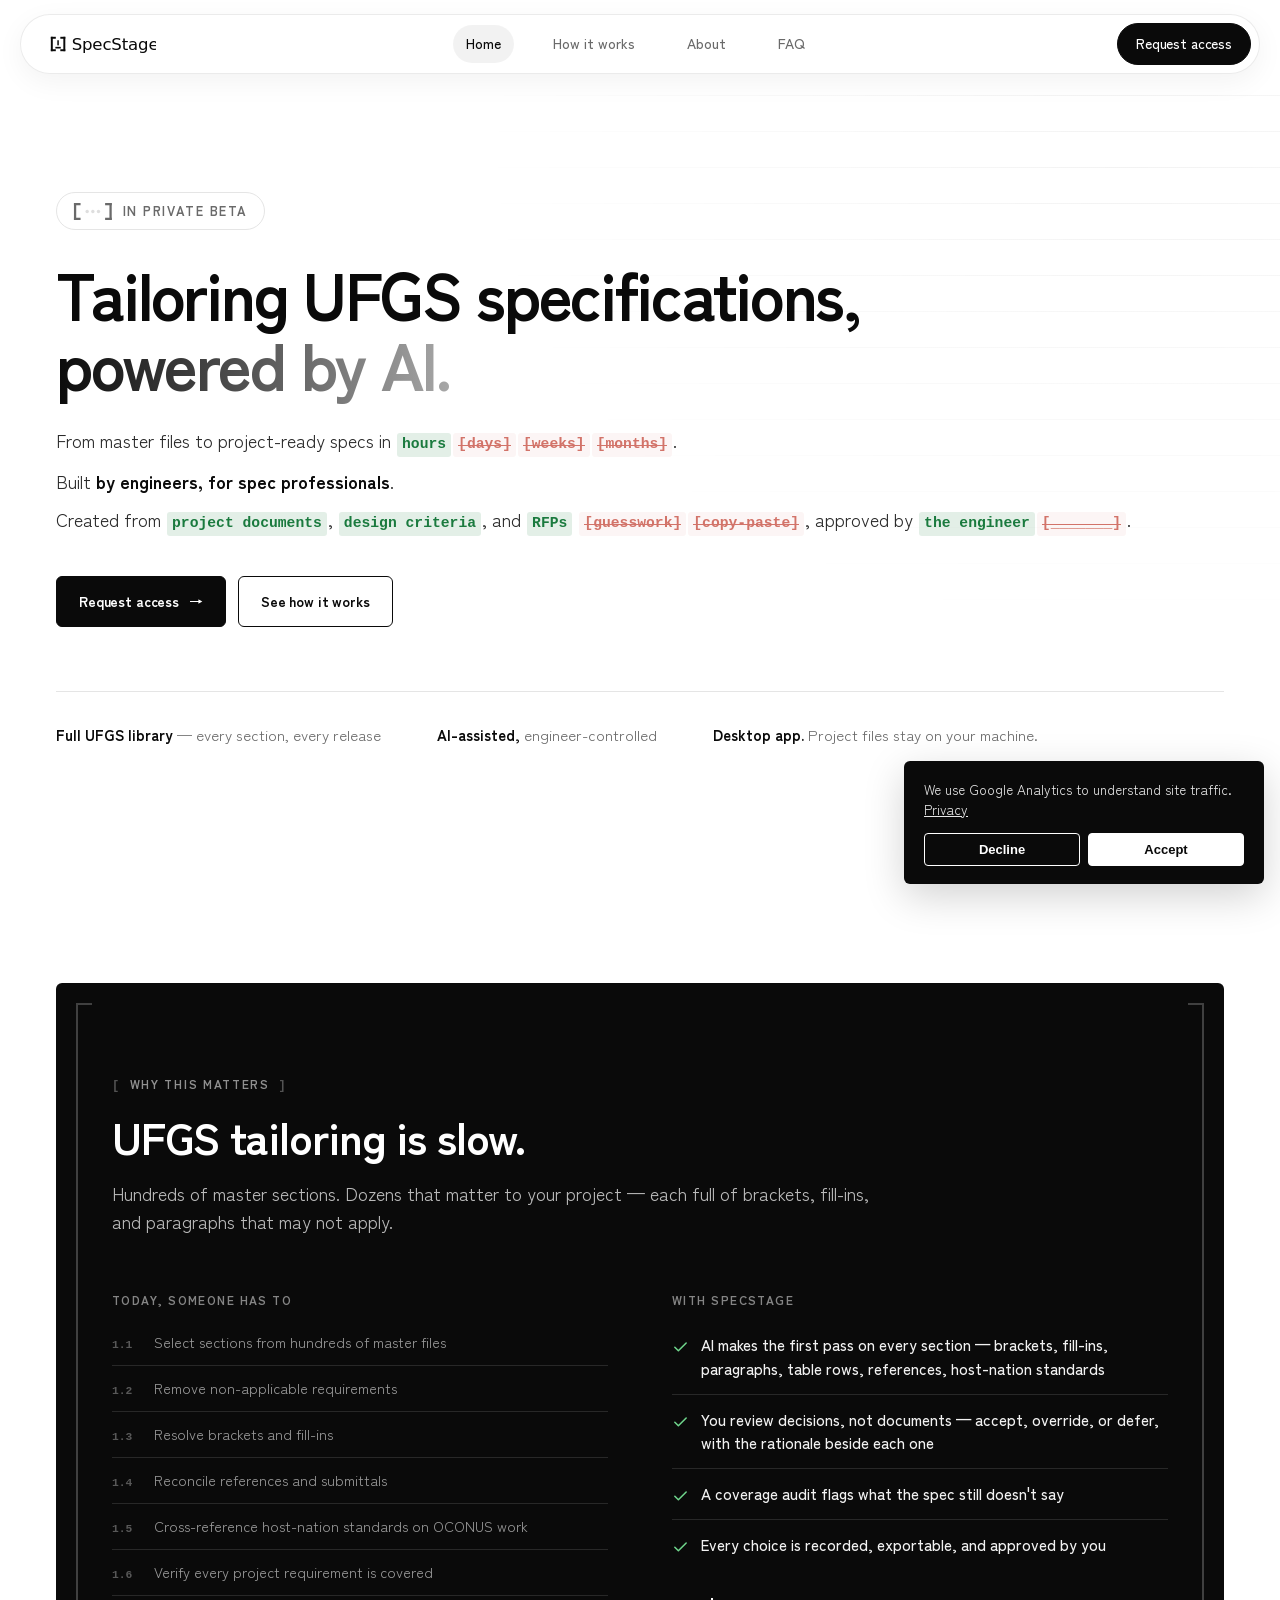
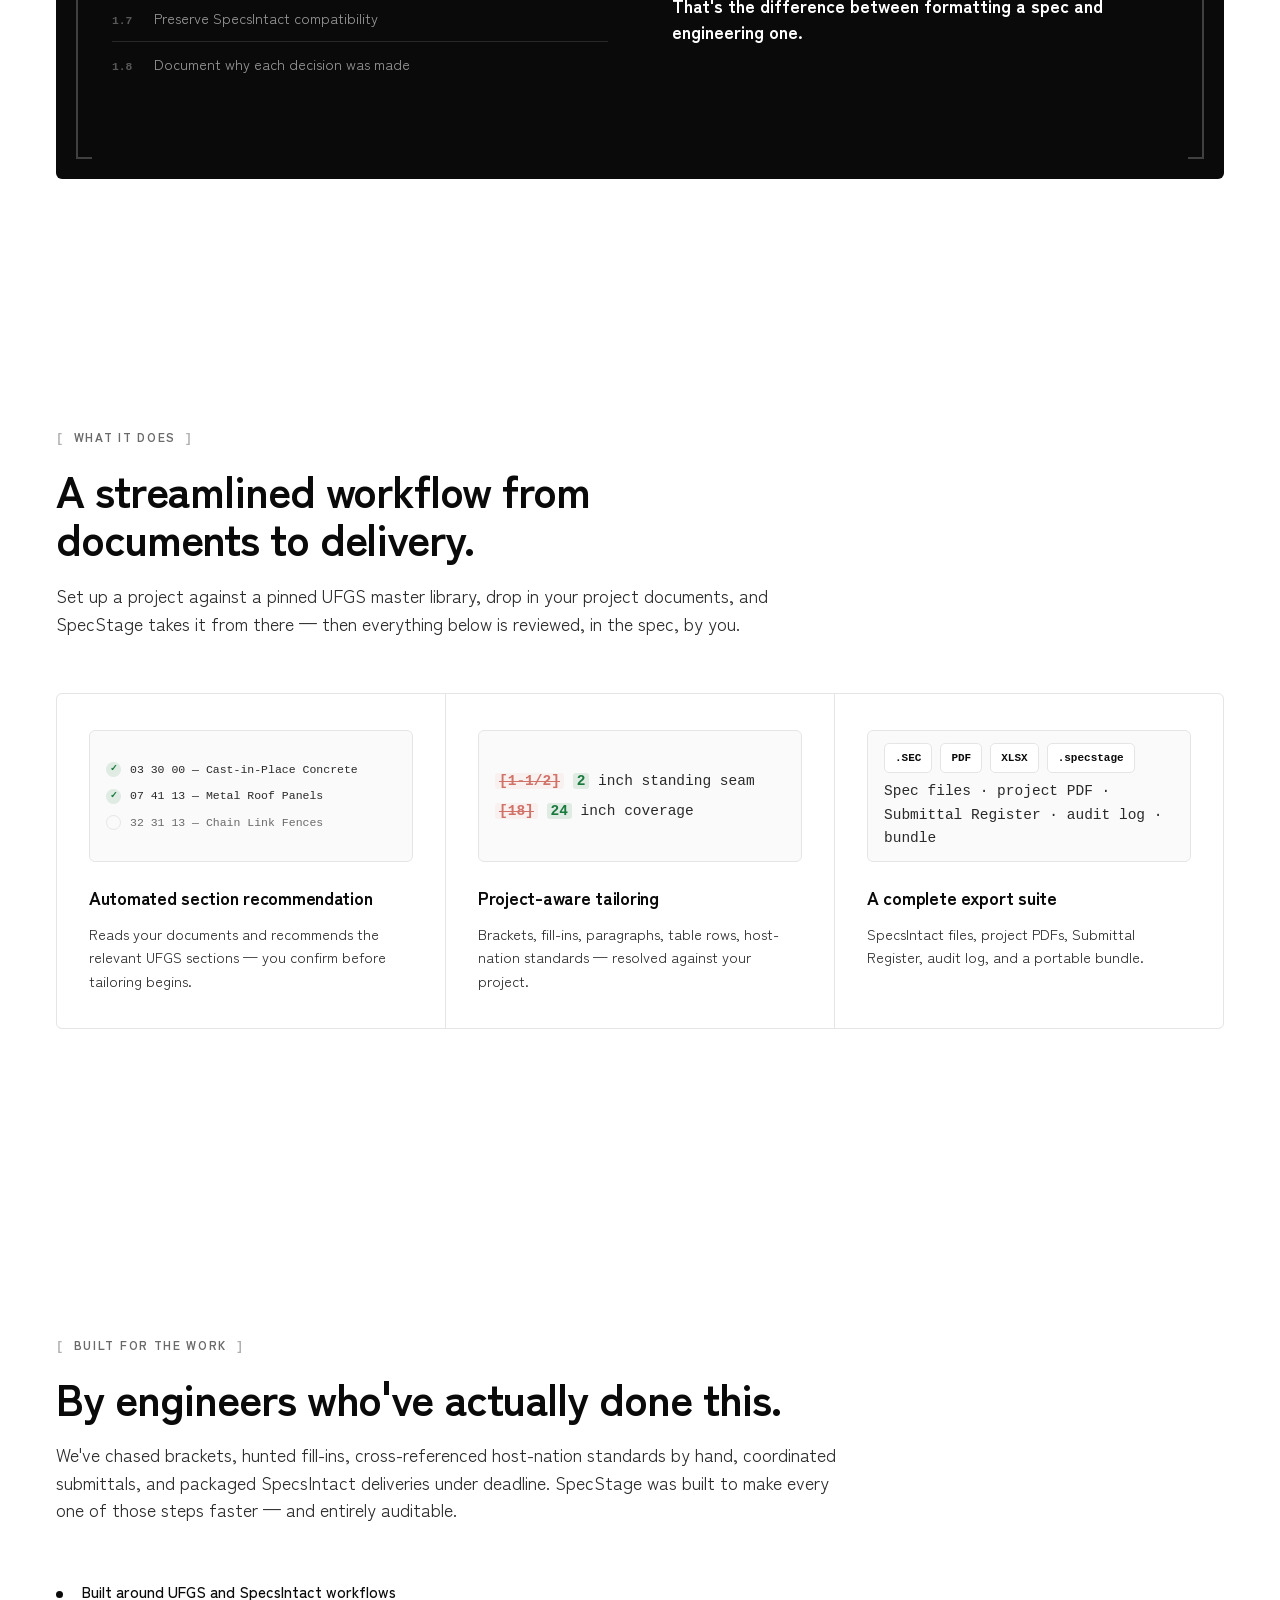
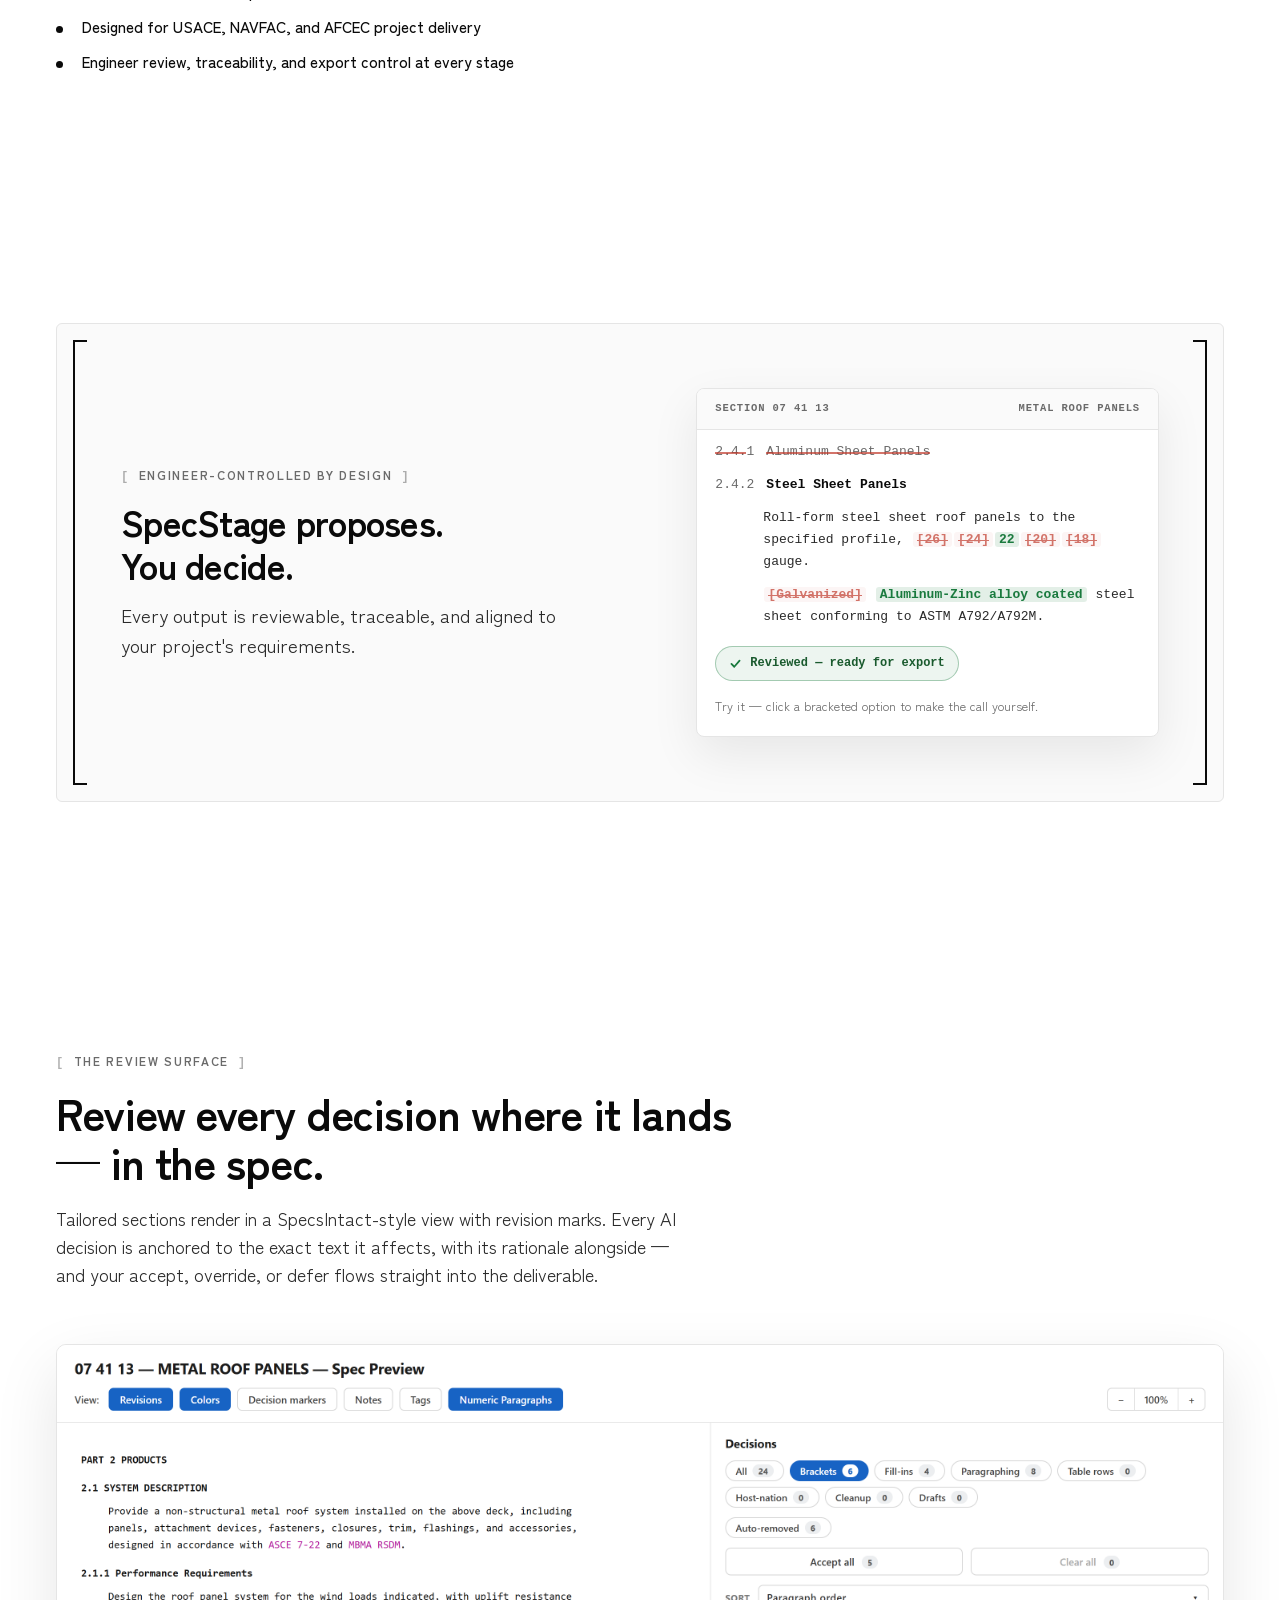
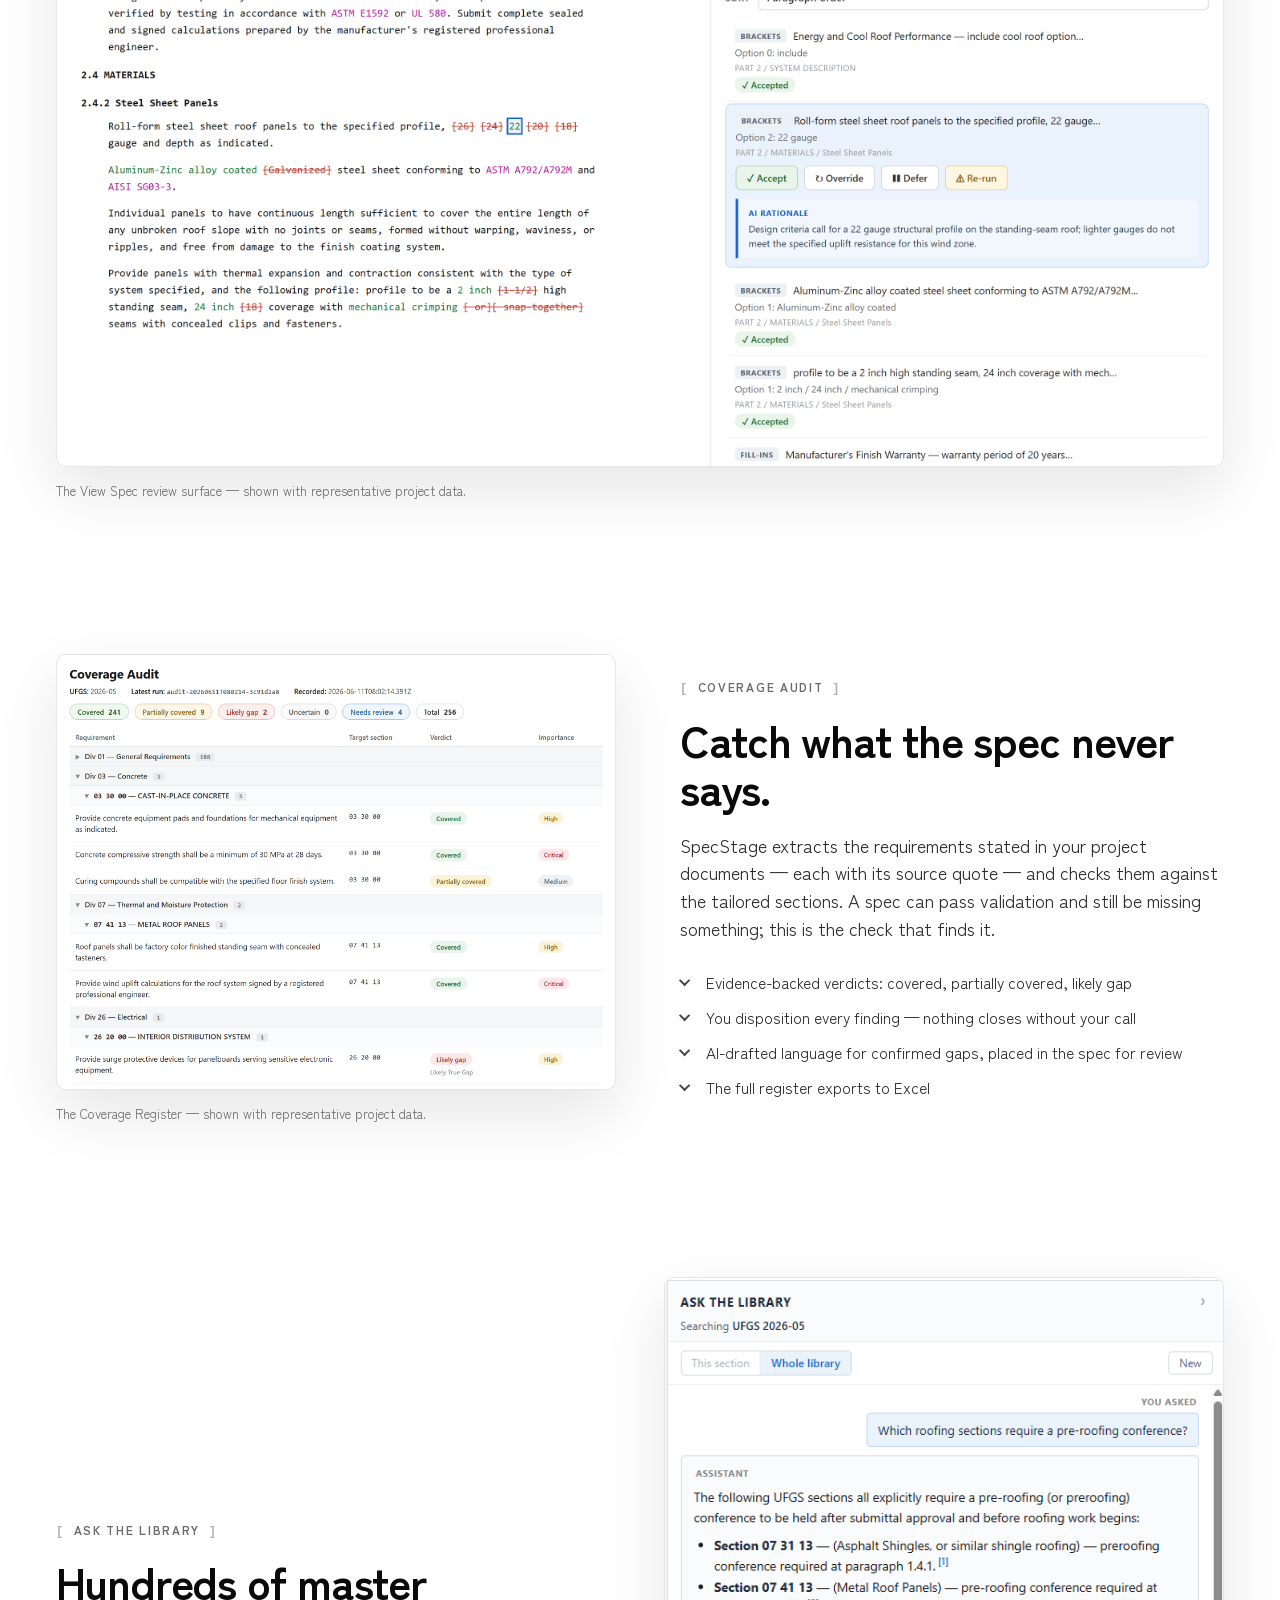
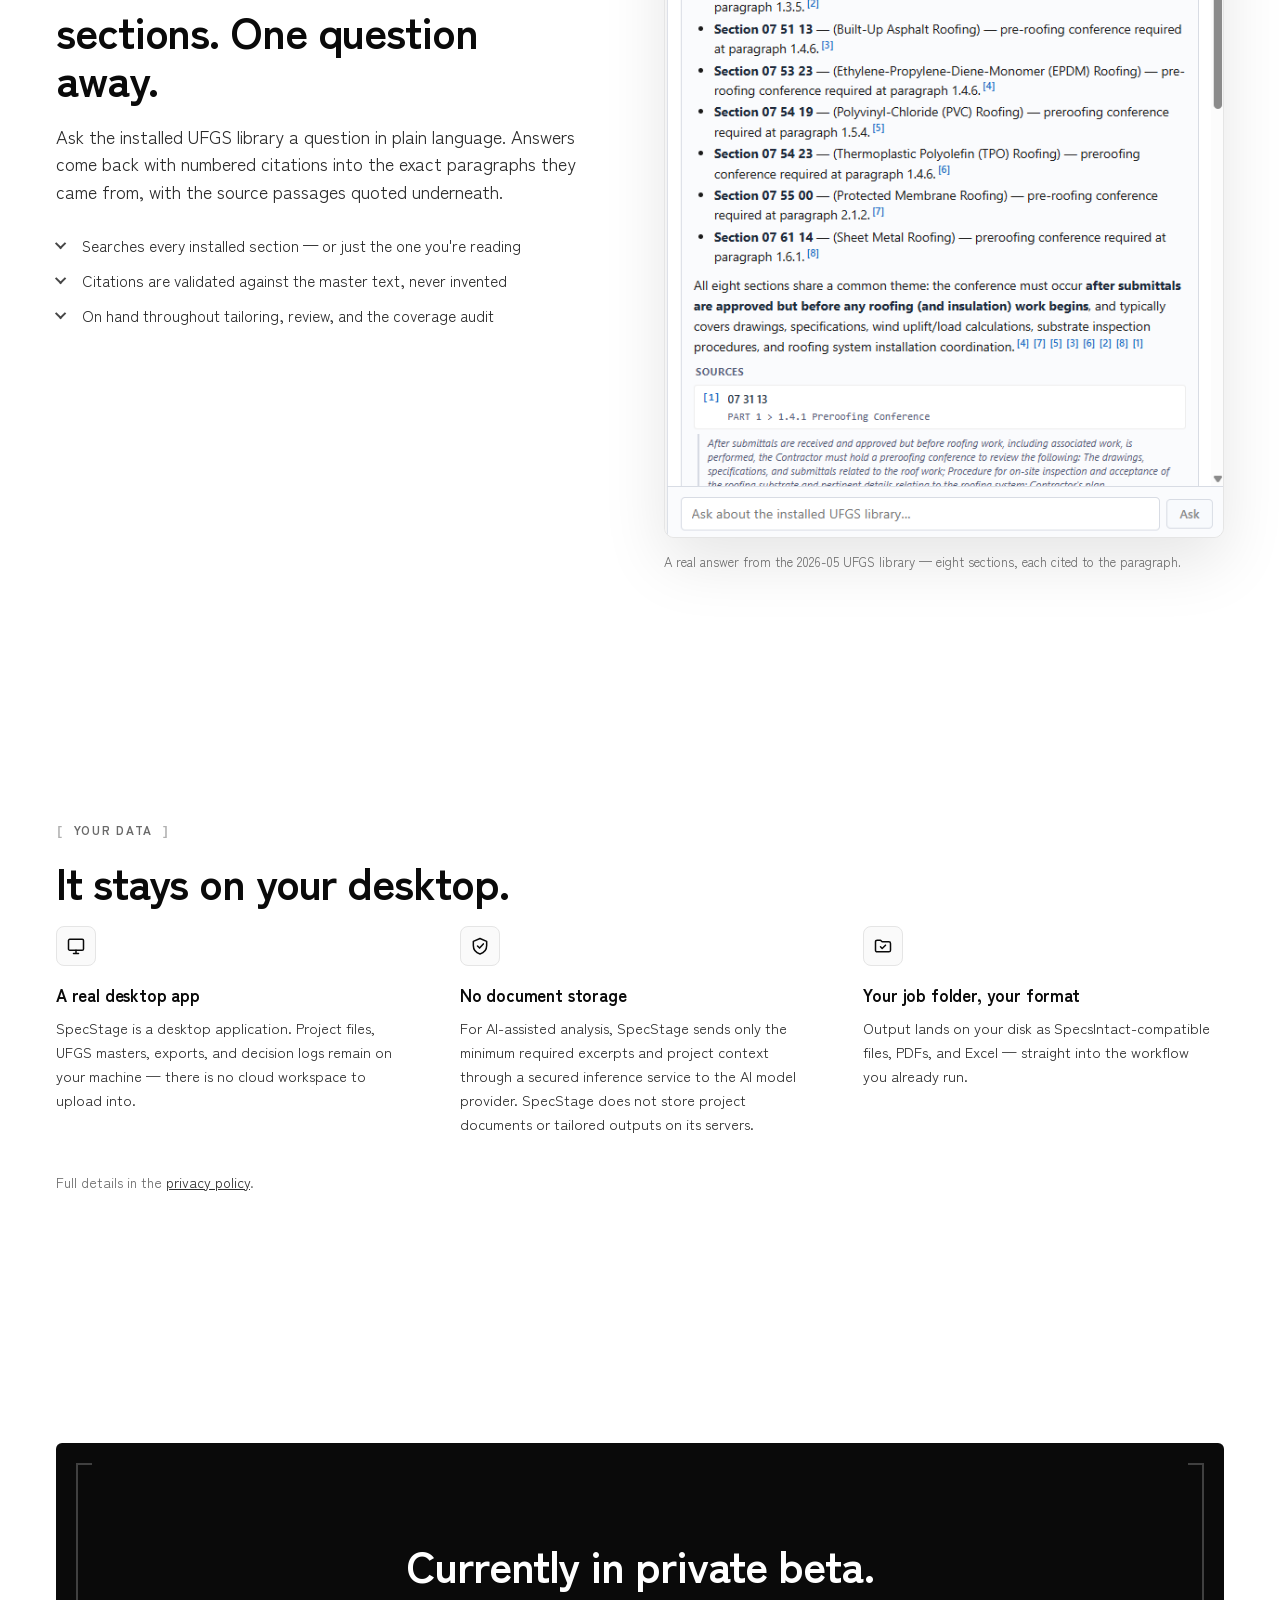
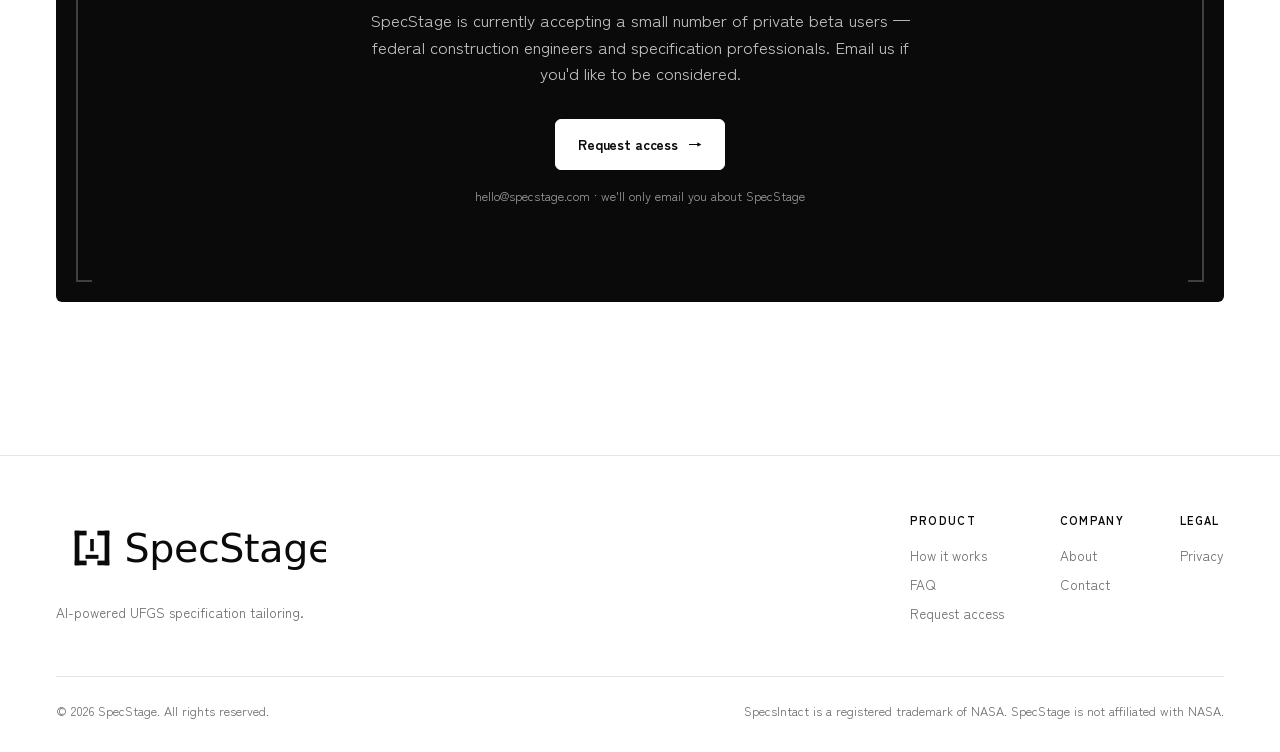
==== commit 78804614: "topbar: open up nav link spacing (gap 8 -> 26, tighter link padding) with a 760px intermediate break" ====
--- a/index.html
+++ b/index.html
@@ -35,7 +35,7 @@
   <link rel="preconnect" href="https://fonts.gstatic.com" crossorigin>
   <link rel="stylesheet" href="https://fonts.googleapis.com/css2?family=Zen+Kaku+Gothic+New:wght@400;500;700&display=swap">
 
-  <link rel="stylesheet" href="/styles.css?v=77">
+  <link rel="stylesheet" href="/styles.css?v=78">
 
   <!-- Structured data: SoftwareApplication -->
   <script type="application/ld+json">
@@ -416,6 +416,6 @@
     </div>
   </div>
 
-  <script src="/site.js?v=77" defer></script>
+  <script src="/site.js?v=78" defer></script>
 </body>
 </html>
--- a/styles.css
+++ b/styles.css
@@ -81,14 +81,14 @@
 .nav {
   flex: 1;
   display: flex; align-items: center;
-  gap: 8px;
+  gap: 26px;
   margin-left: 24px;
 }
 .nav > a:not(.btn):first-of-type { margin-left: auto; }
 .nav > .btn { margin-left: auto; }
 .nav a {
   font-size: 14px; color: var(--muted); font-weight: 500;
-  padding: 8px 16px; border-radius: 999px;
+  padding: 8px 13px; border-radius: 999px;
   white-space: nowrap;
   transition: color .15s var(--ease), background .15s var(--ease);
 }
@@ -96,9 +96,12 @@
 .nav a[aria-current="page"] { color: var(--ink); background: rgba(0, 0, 0, 0.05); }
 .nav a.btn { background: var(--ink); color: var(--paper); padding: 9px 18px; }
 .nav a.btn:hover { background: var(--ink-soft); color: var(--paper); }
+@media (max-width: 760px) {
+  .nav { gap: 8px; }
+}
 @media (max-width: 640px) {
   .nav { gap: 2px; margin-left: 8px; }
-  .nav a { padding: 6px 9px; font-size: 13px; }
+  .nav a { padding: 6px 8px; font-size: 13px; }
   .nav a.btn { padding: 7px 11px; font-size: 12px; }
   .topbar-inner { padding: 0 6px 0 12px; }
   .brand-logo { height: 26px; }
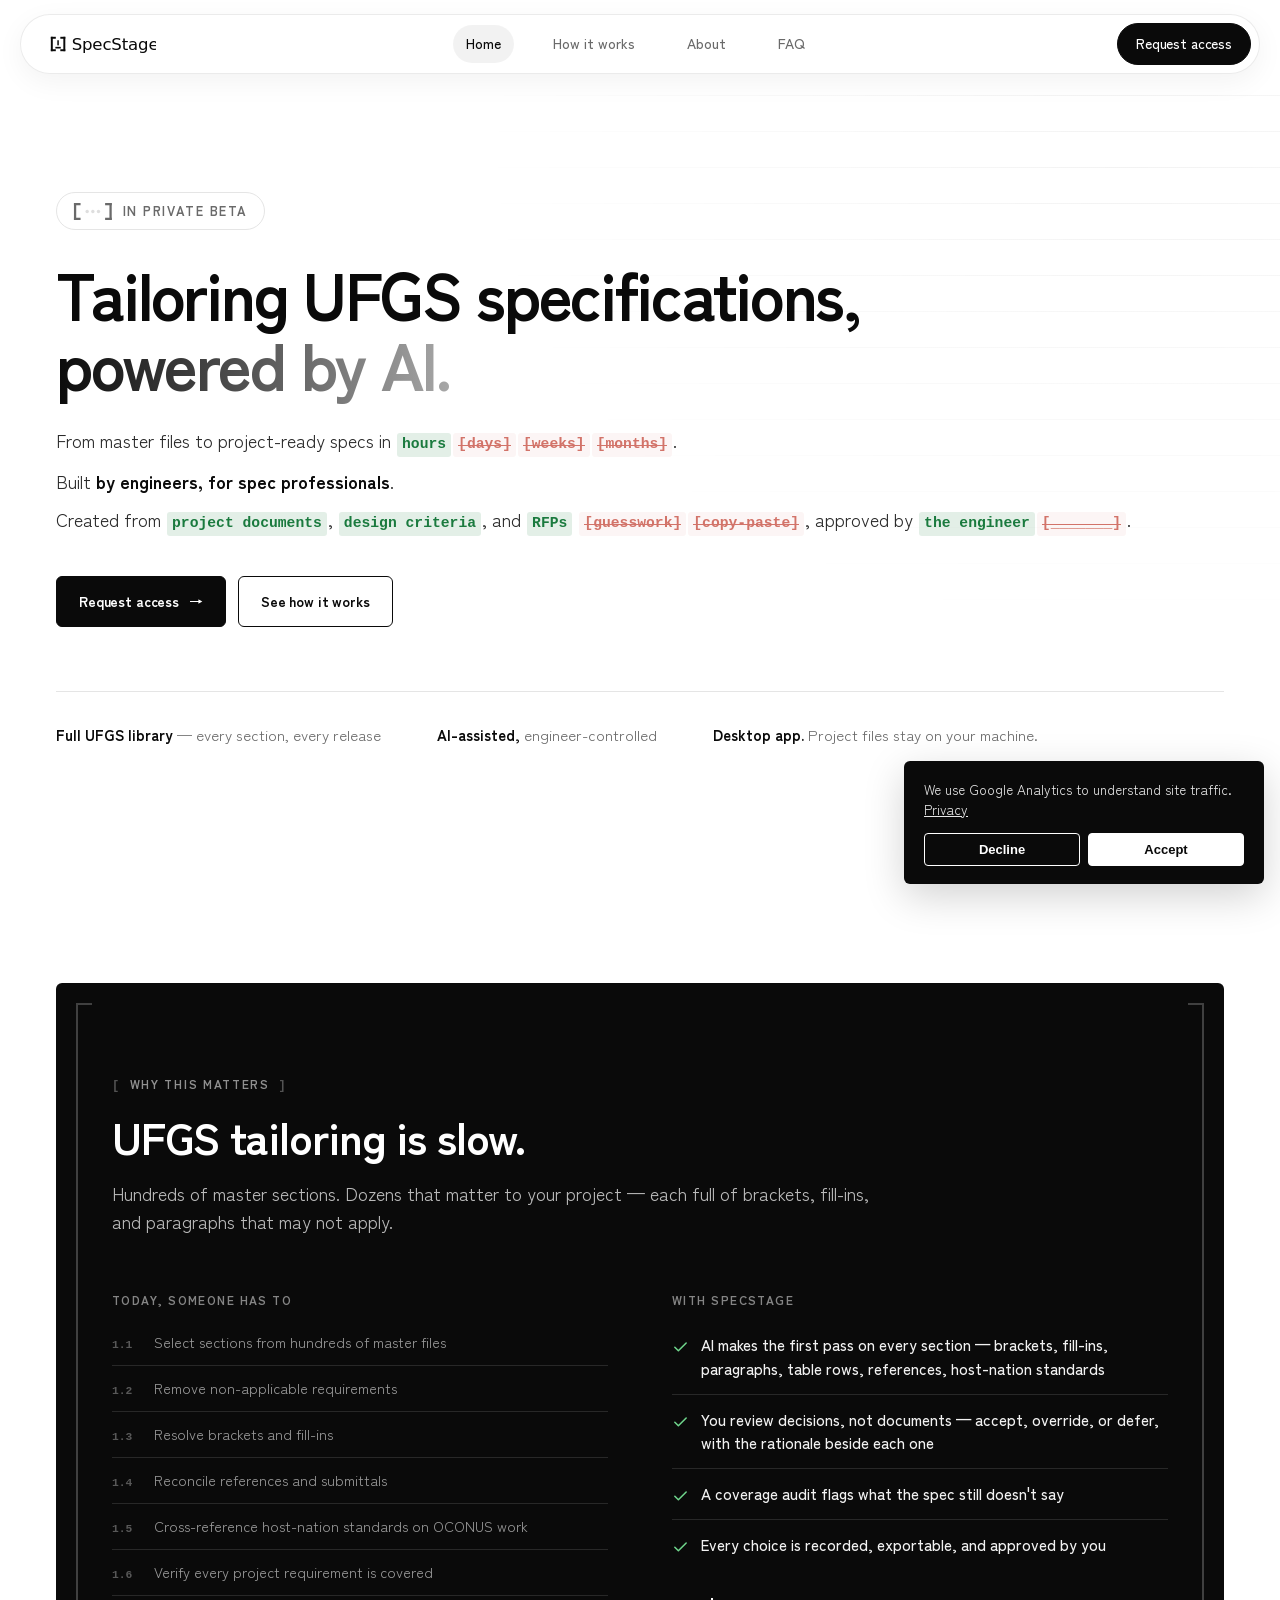
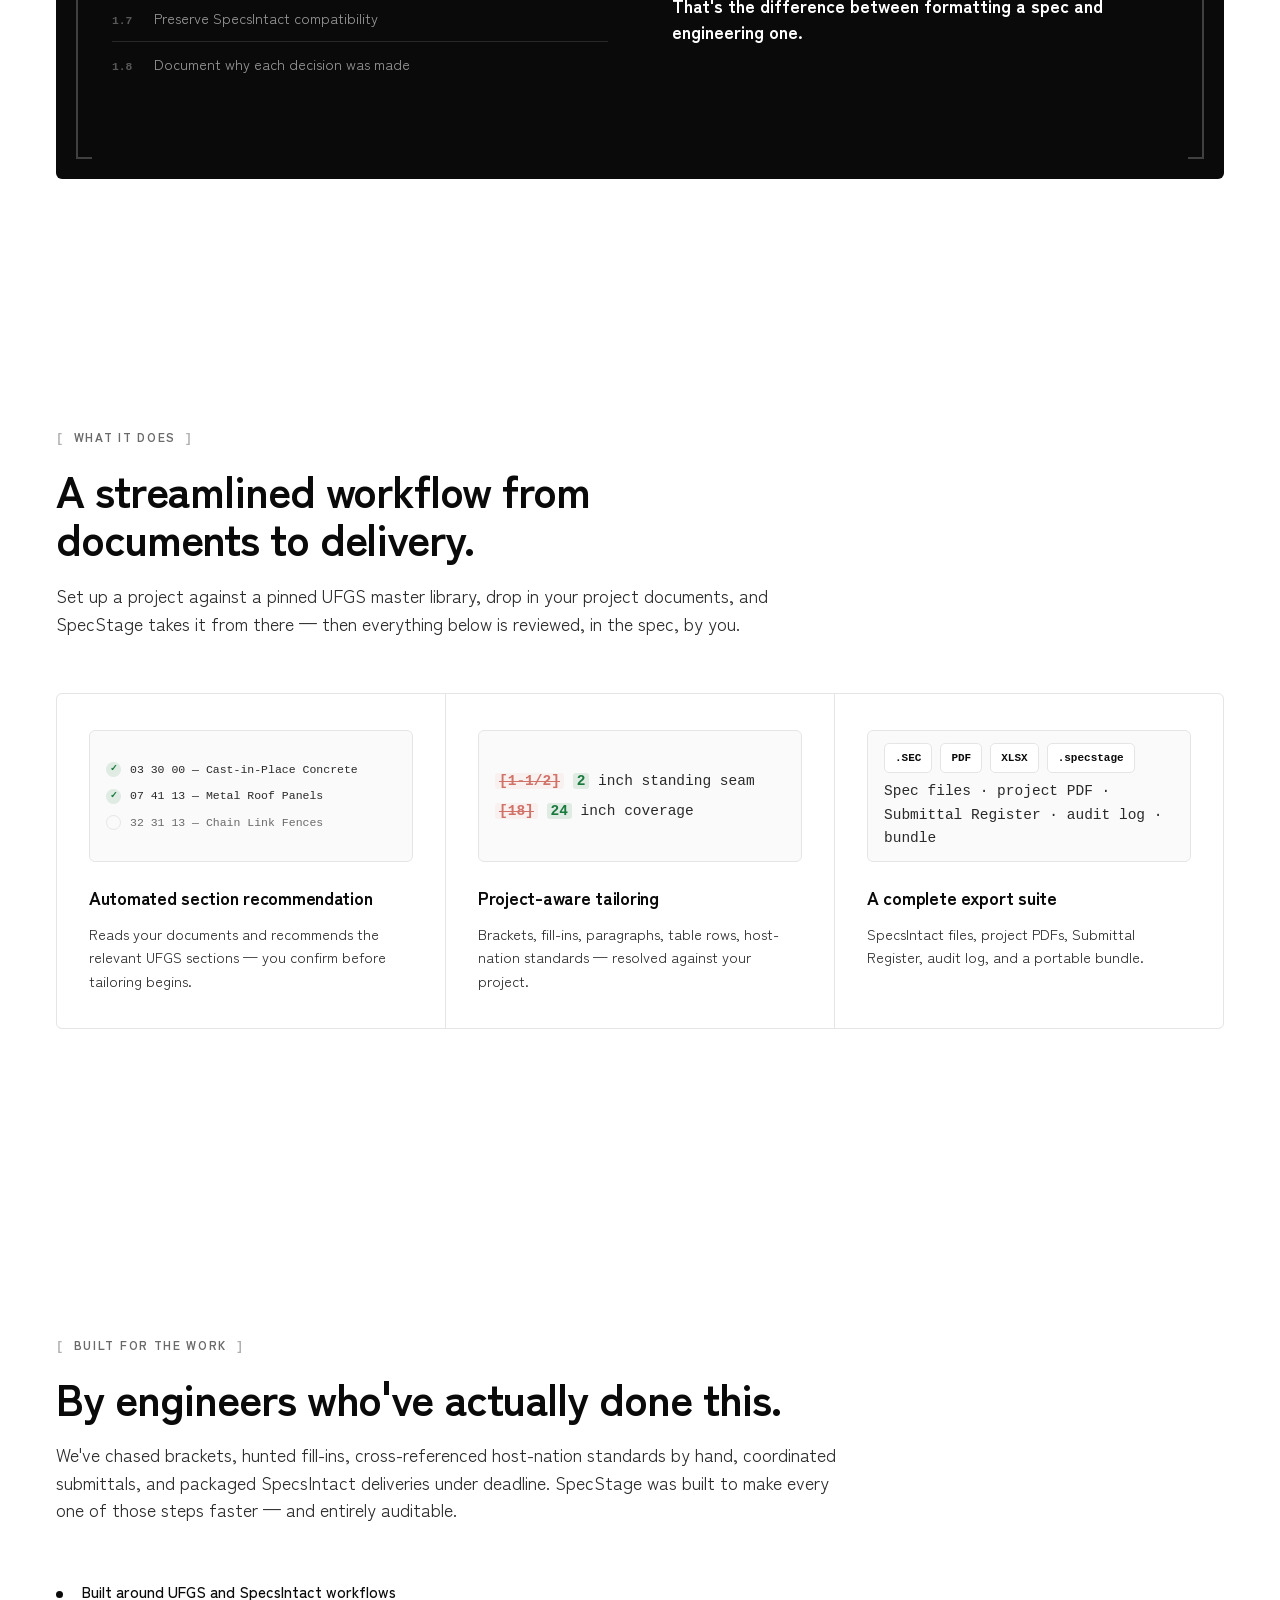
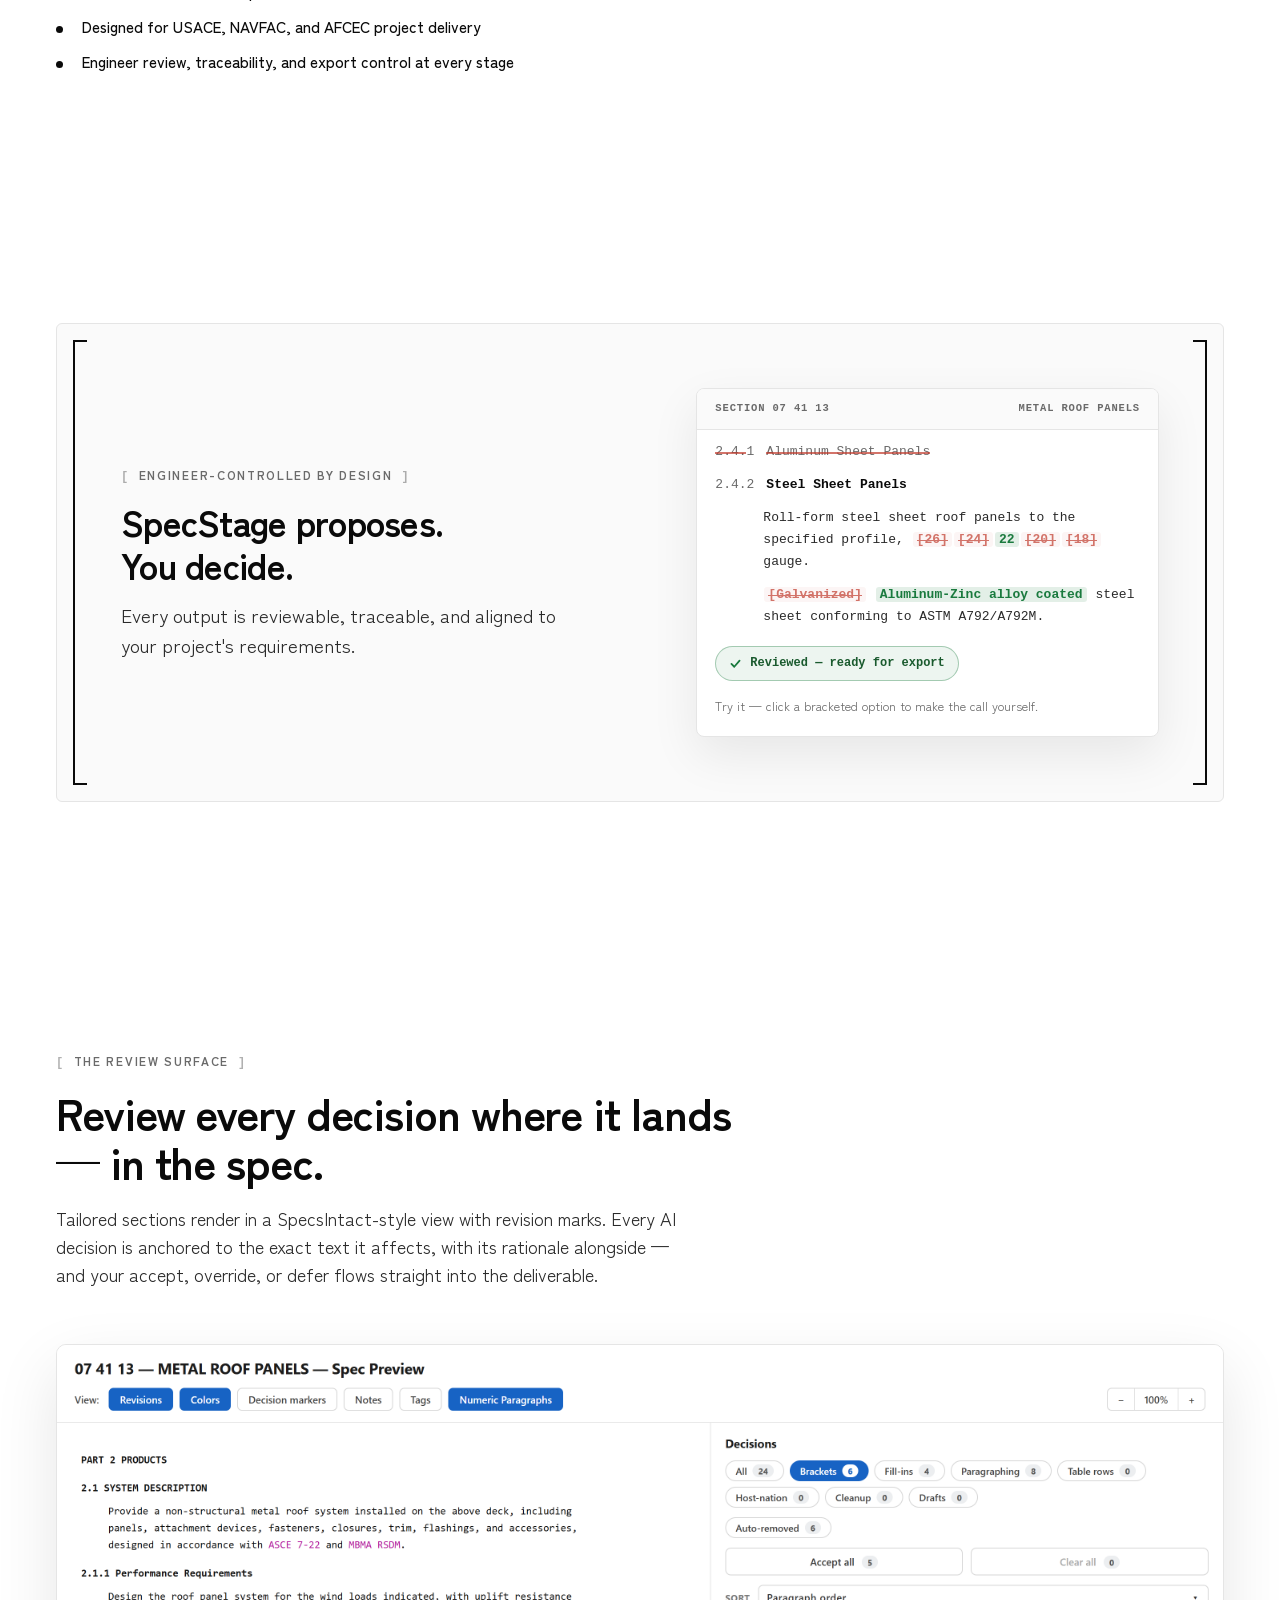
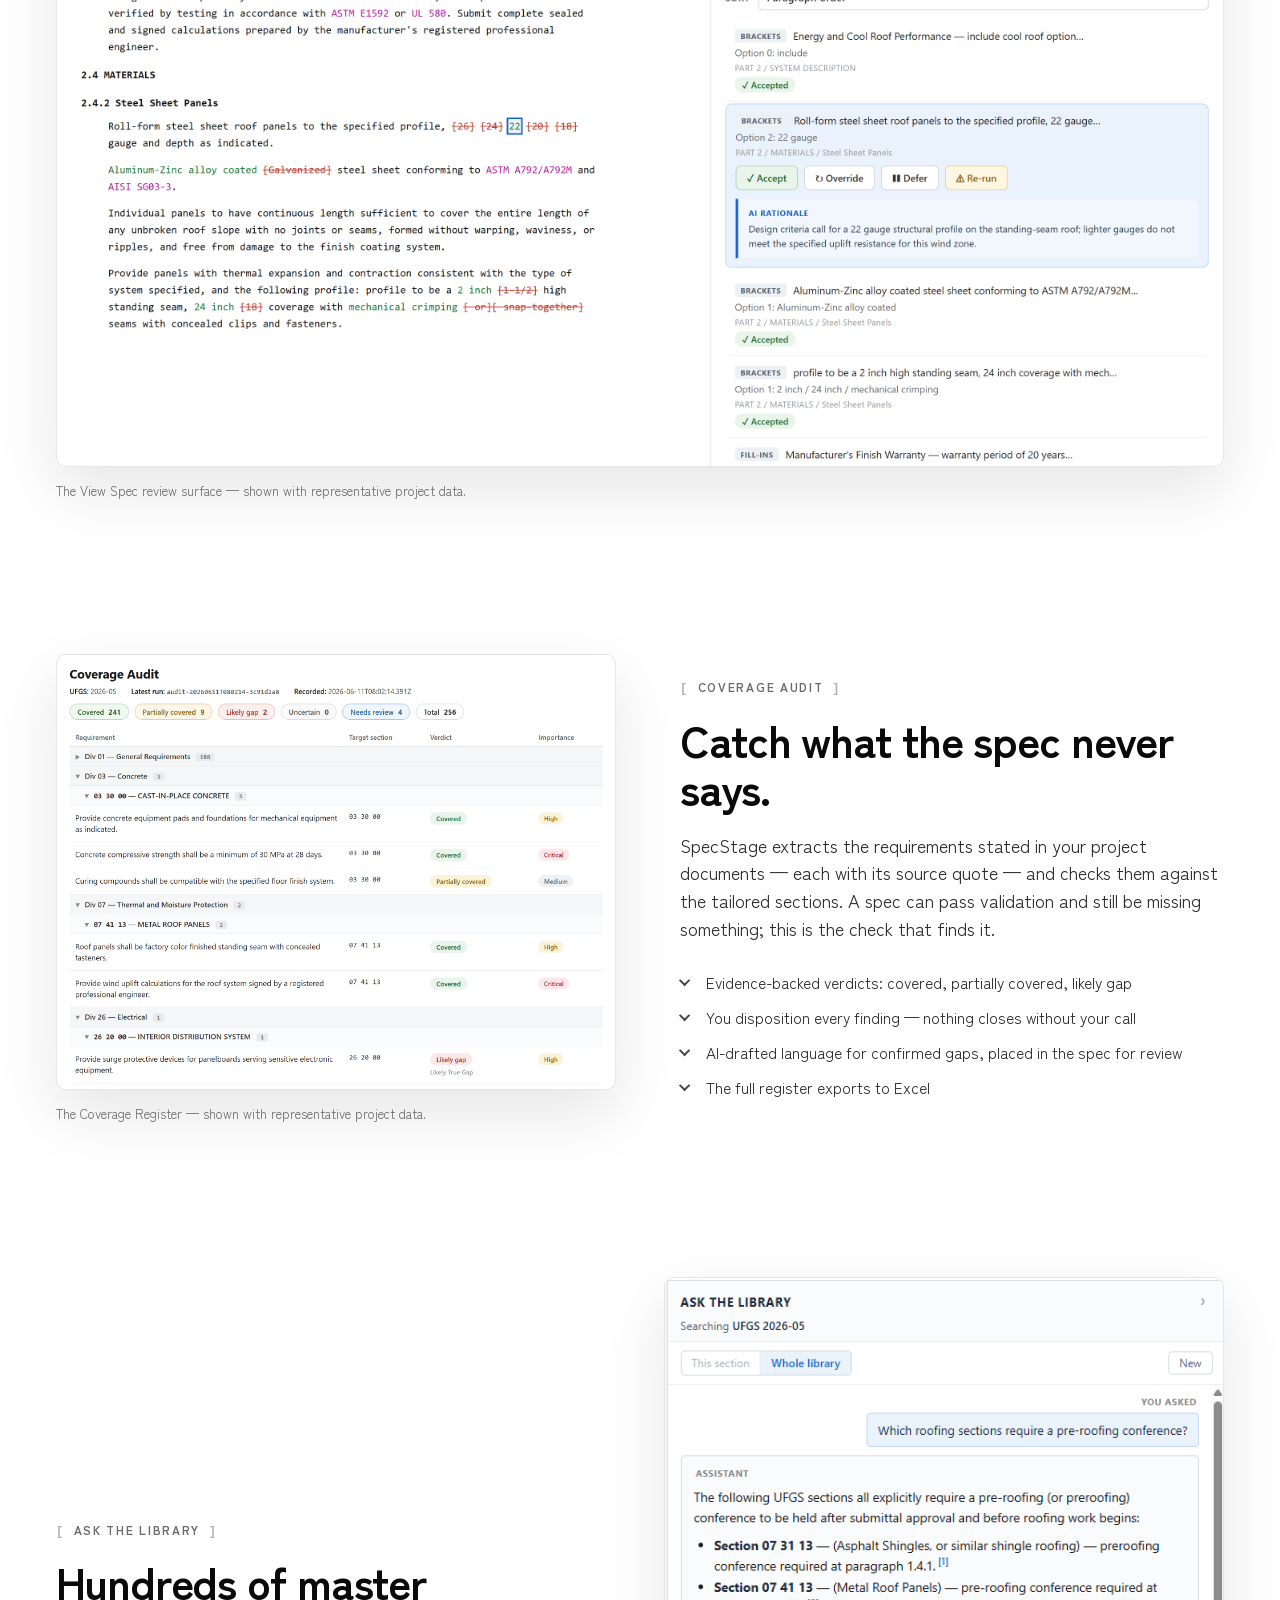
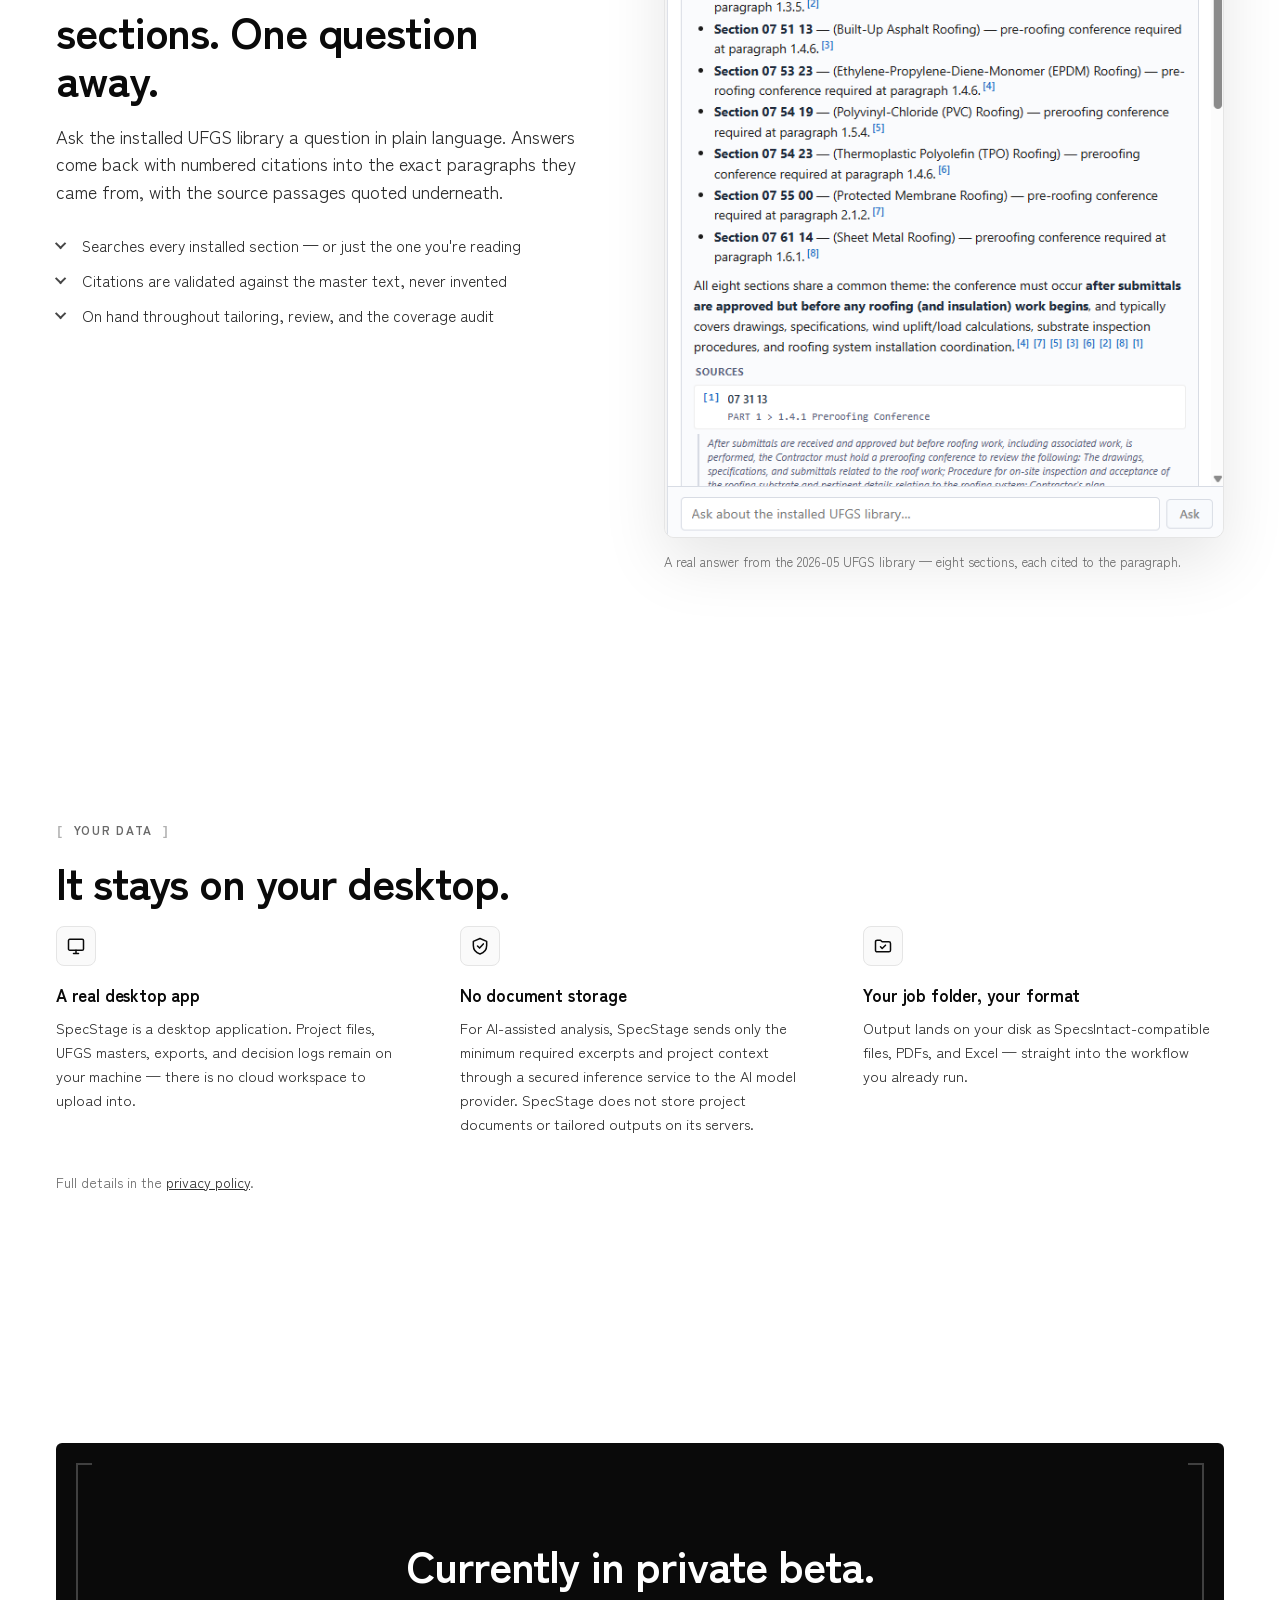
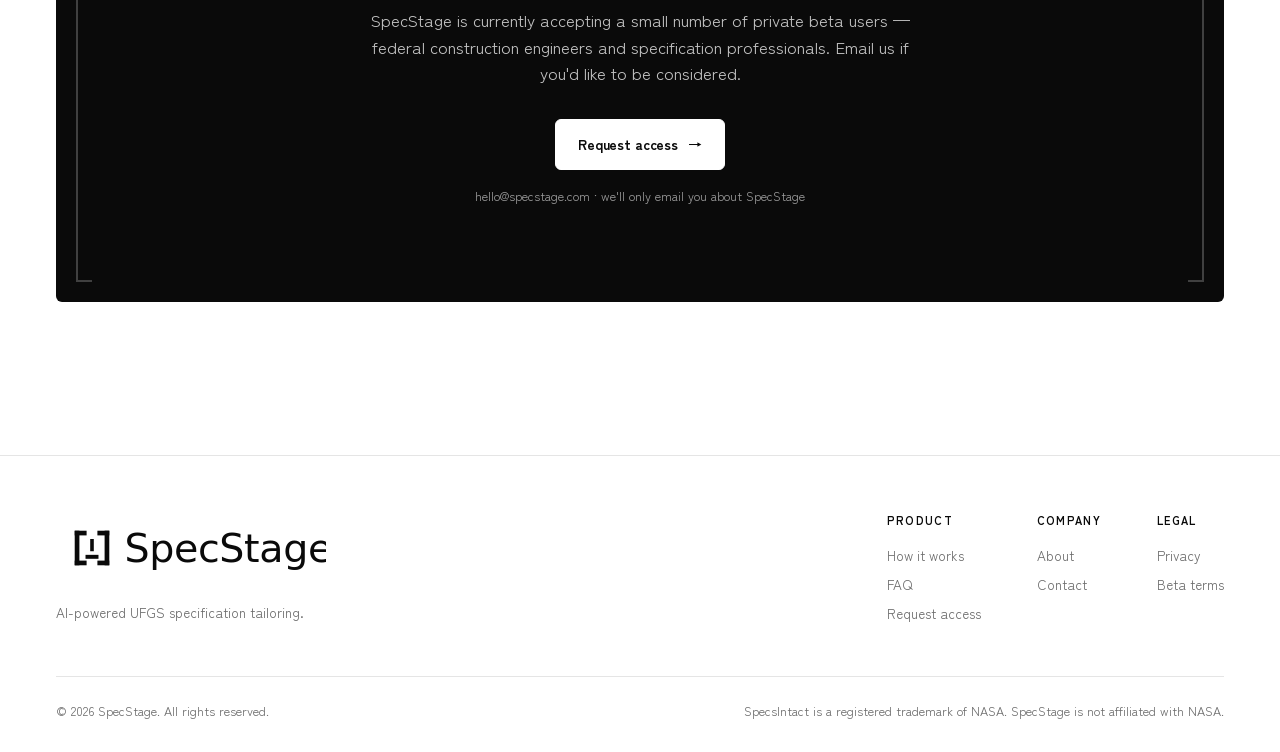
==== commit 07a7716c: "reviewer feedback: beta terms, explicit Windows support, fit/not-fit section, build marker - new /be" ====
--- a/index.html
+++ b/index.html
@@ -35,7 +35,7 @@
   <link rel="preconnect" href="https://fonts.gstatic.com" crossorigin>
   <link rel="stylesheet" href="https://fonts.googleapis.com/css2?family=Zen+Kaku+Gothic+New:wght@400;500;700&display=swap">
 
-  <link rel="stylesheet" href="/styles.css?v=78">
+  <link rel="stylesheet" href="/styles.css?v=79">
 
   <!-- Structured data: SoftwareApplication -->
   <script type="application/ld+json">
@@ -397,6 +397,7 @@
           <div class="footer-col">
             <h4>Legal</h4>
             <a href="/privacy">Privacy</a>
+            <a href="/beta-terms">Beta terms</a>
           </div>
         </div>
       </div>
@@ -416,6 +417,6 @@
     </div>
   </div>
 
-  <script src="/site.js?v=78" defer></script>
+  <script src="/site.js?v=79" defer></script>
 </body>
 </html>
--- a/styles.css
+++ b/styles.css
@@ -551,6 +551,41 @@
   background: var(--muted);
   border-radius: 50%;
 }
+
+/* ── Good fit / not yet a fit (request-access) ────────────────────── */
+.fit-grid {
+  display: grid;
+  grid-template-columns: 1fr 1fr;
+  gap: clamp(28px, 4vw, 64px);
+  padding: 30px 34px;
+  border: 1px solid var(--line);
+  border-radius: var(--radius);
+  background: var(--paper-soft);
+}
+@media (max-width: 720px) {
+  .fit-grid { grid-template-columns: 1fr; gap: 28px; }
+}
+.fit-label {
+  font-size: 12px; font-weight: 700;
+  text-transform: uppercase; letter-spacing: 0.1em;
+  margin-bottom: 10px;
+}
+.fit-label-yes { color: #1a5a2e; }
+.fit-label-no  { color: #8a2820; }
+.fit-list { list-style: none; padding: 0; margin: 0; }
+.fit-list li {
+  position: relative;
+  padding: 7px 0 7px 28px;
+  font-size: 15px; color: var(--ink-soft); line-height: 1.5;
+}
+.fit-list li::before {
+  position: absolute; left: 0; top: 7px;
+  font-family: ui-monospace, Menlo, Consolas, monospace;
+  font-weight: 700;
+}
+.fit-list-yes li::before { content: '\2713'; color: #1a7a3e; }
+.fit-list-no  li::before { content: '\2715'; color: #c0392b; opacity: 0.65; }
+.fit-list a { text-decoration: underline; }
 
 /* ── Beta application form (request-access page) ──────────────────── */
 /* The .apply-content wrapper holds the form to a comfortable reading
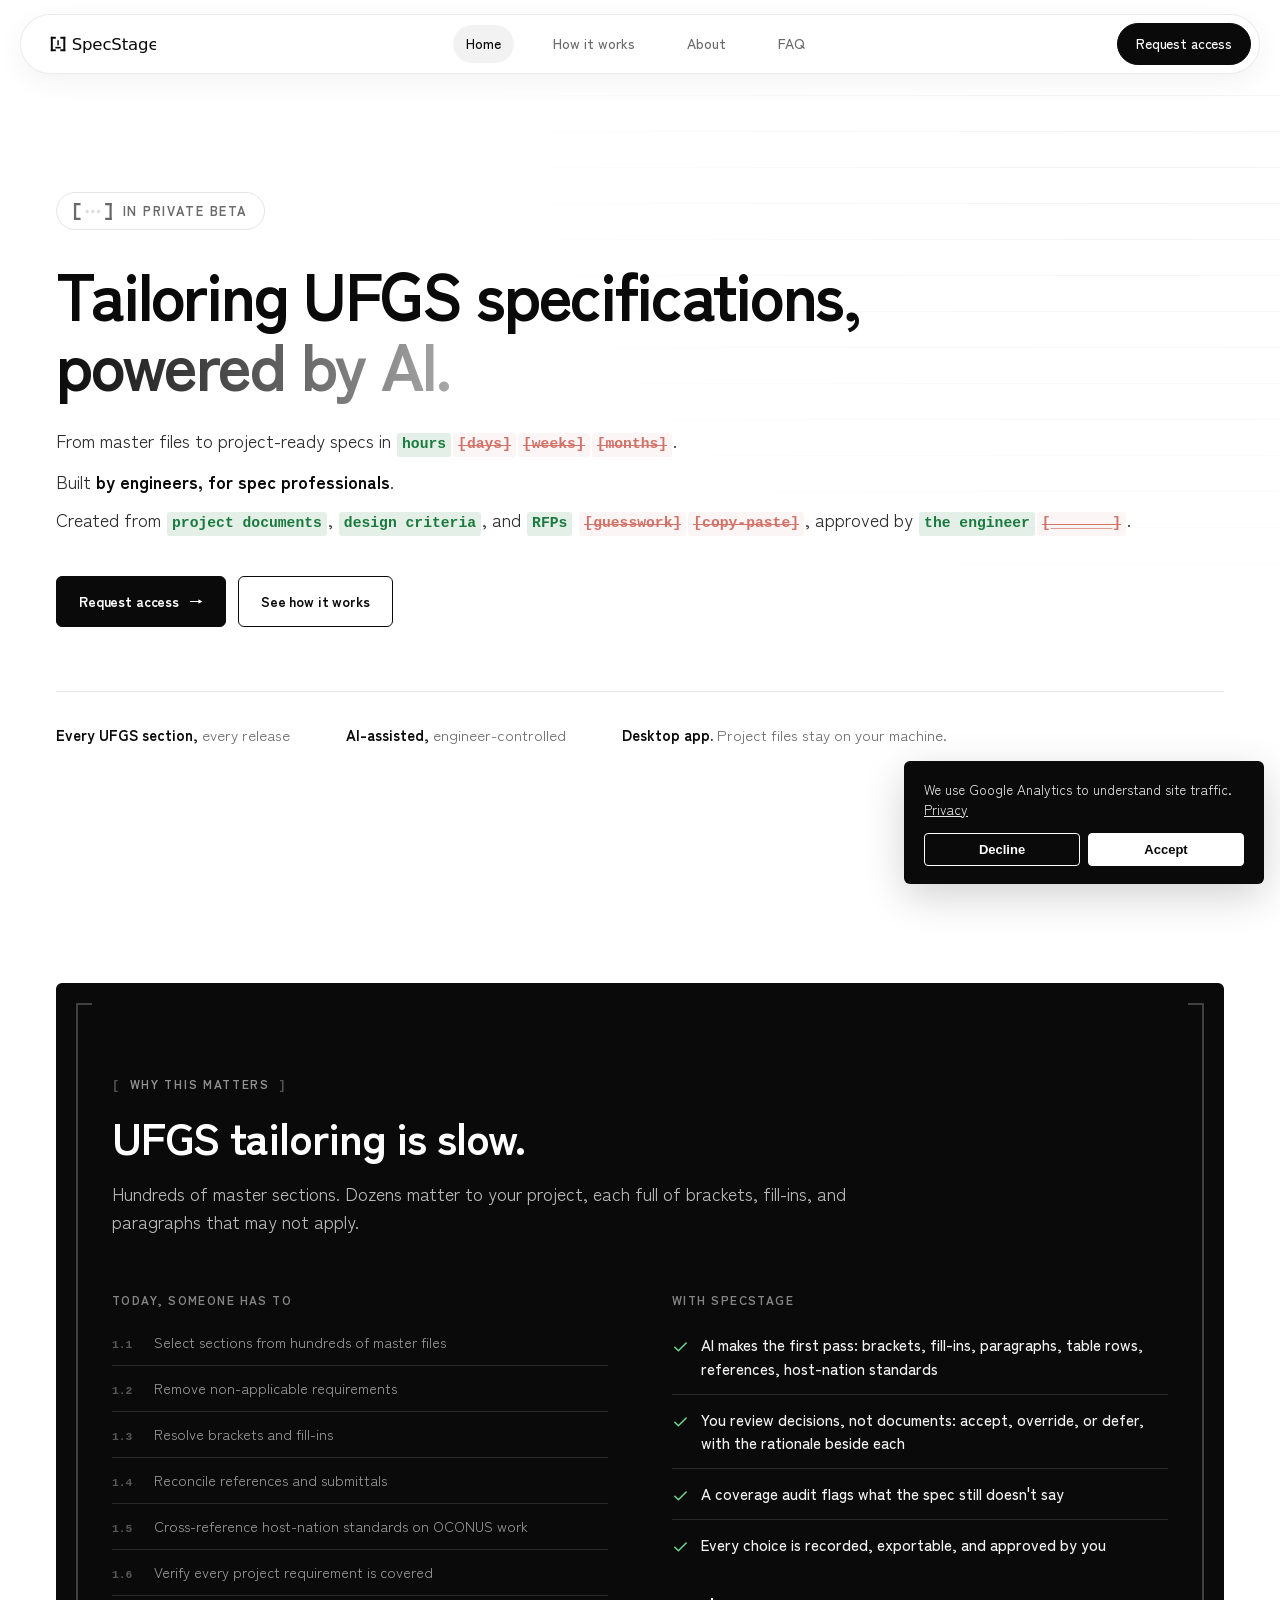
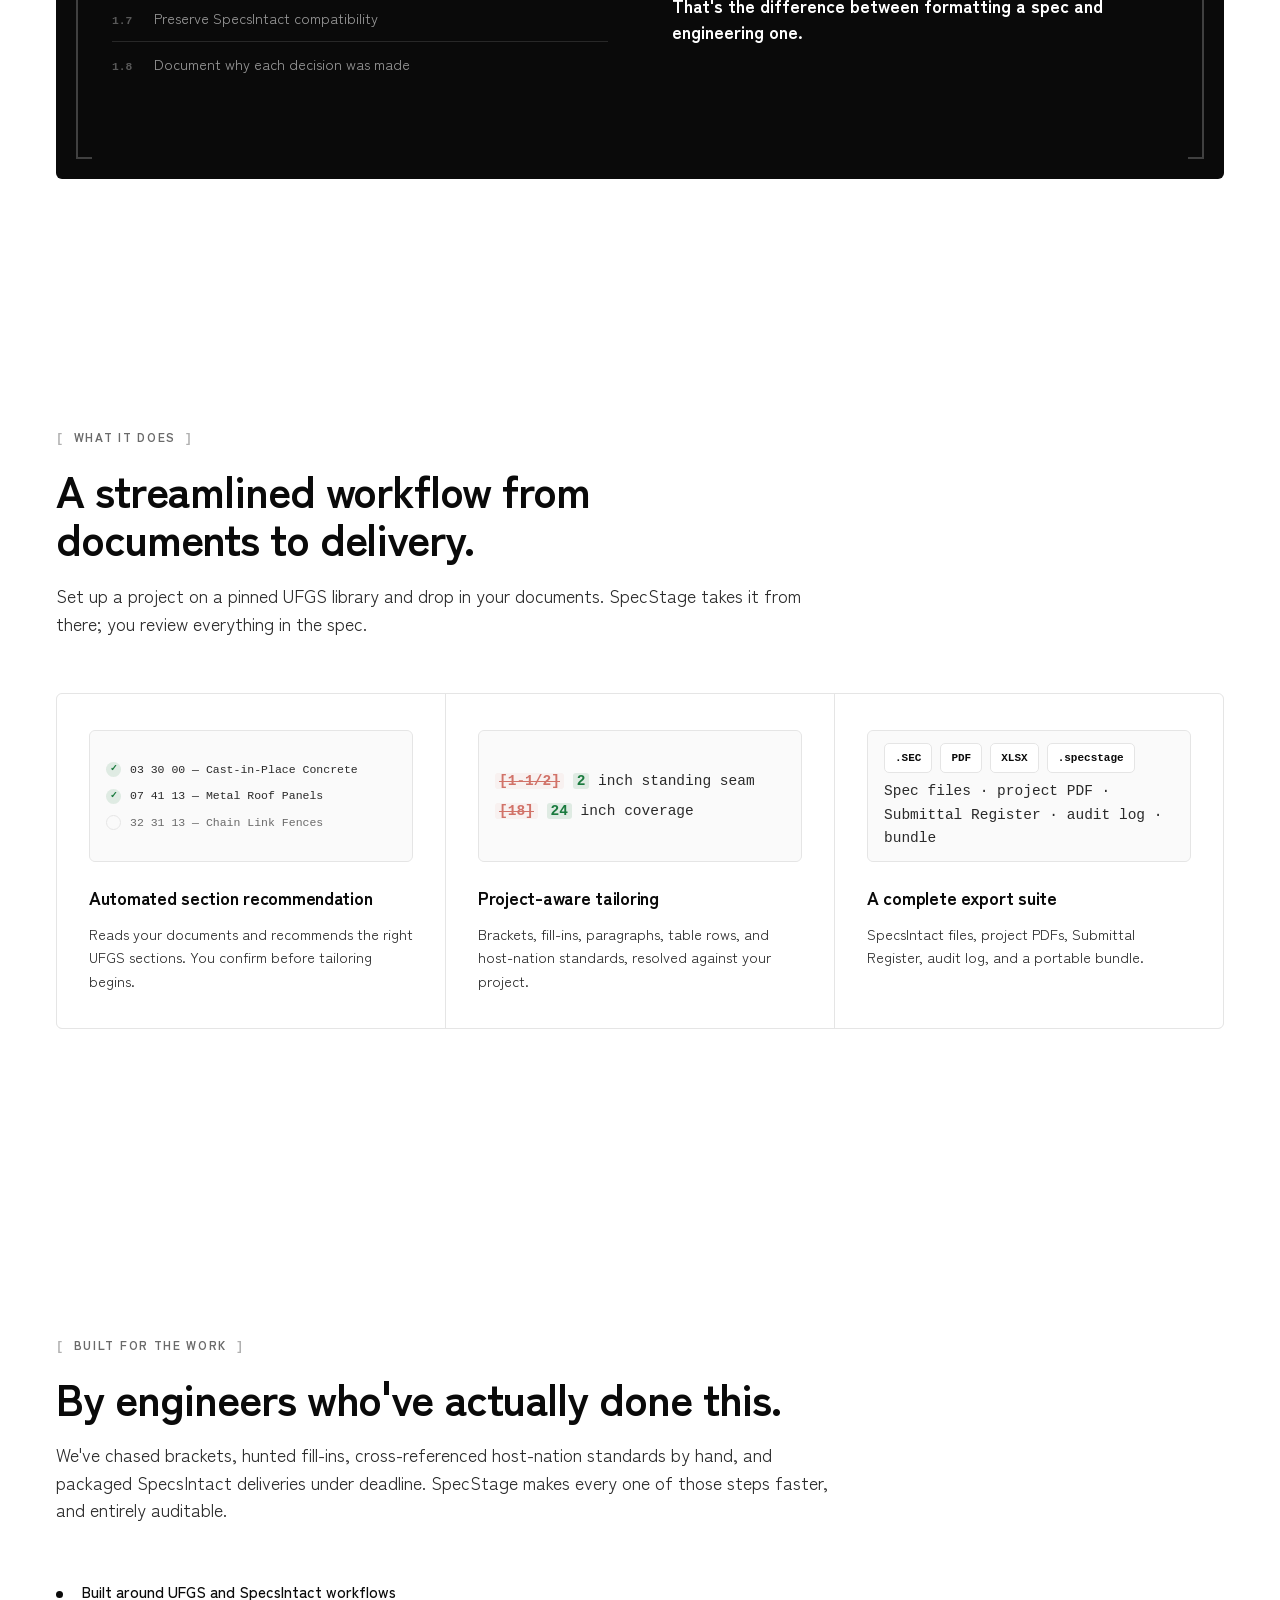
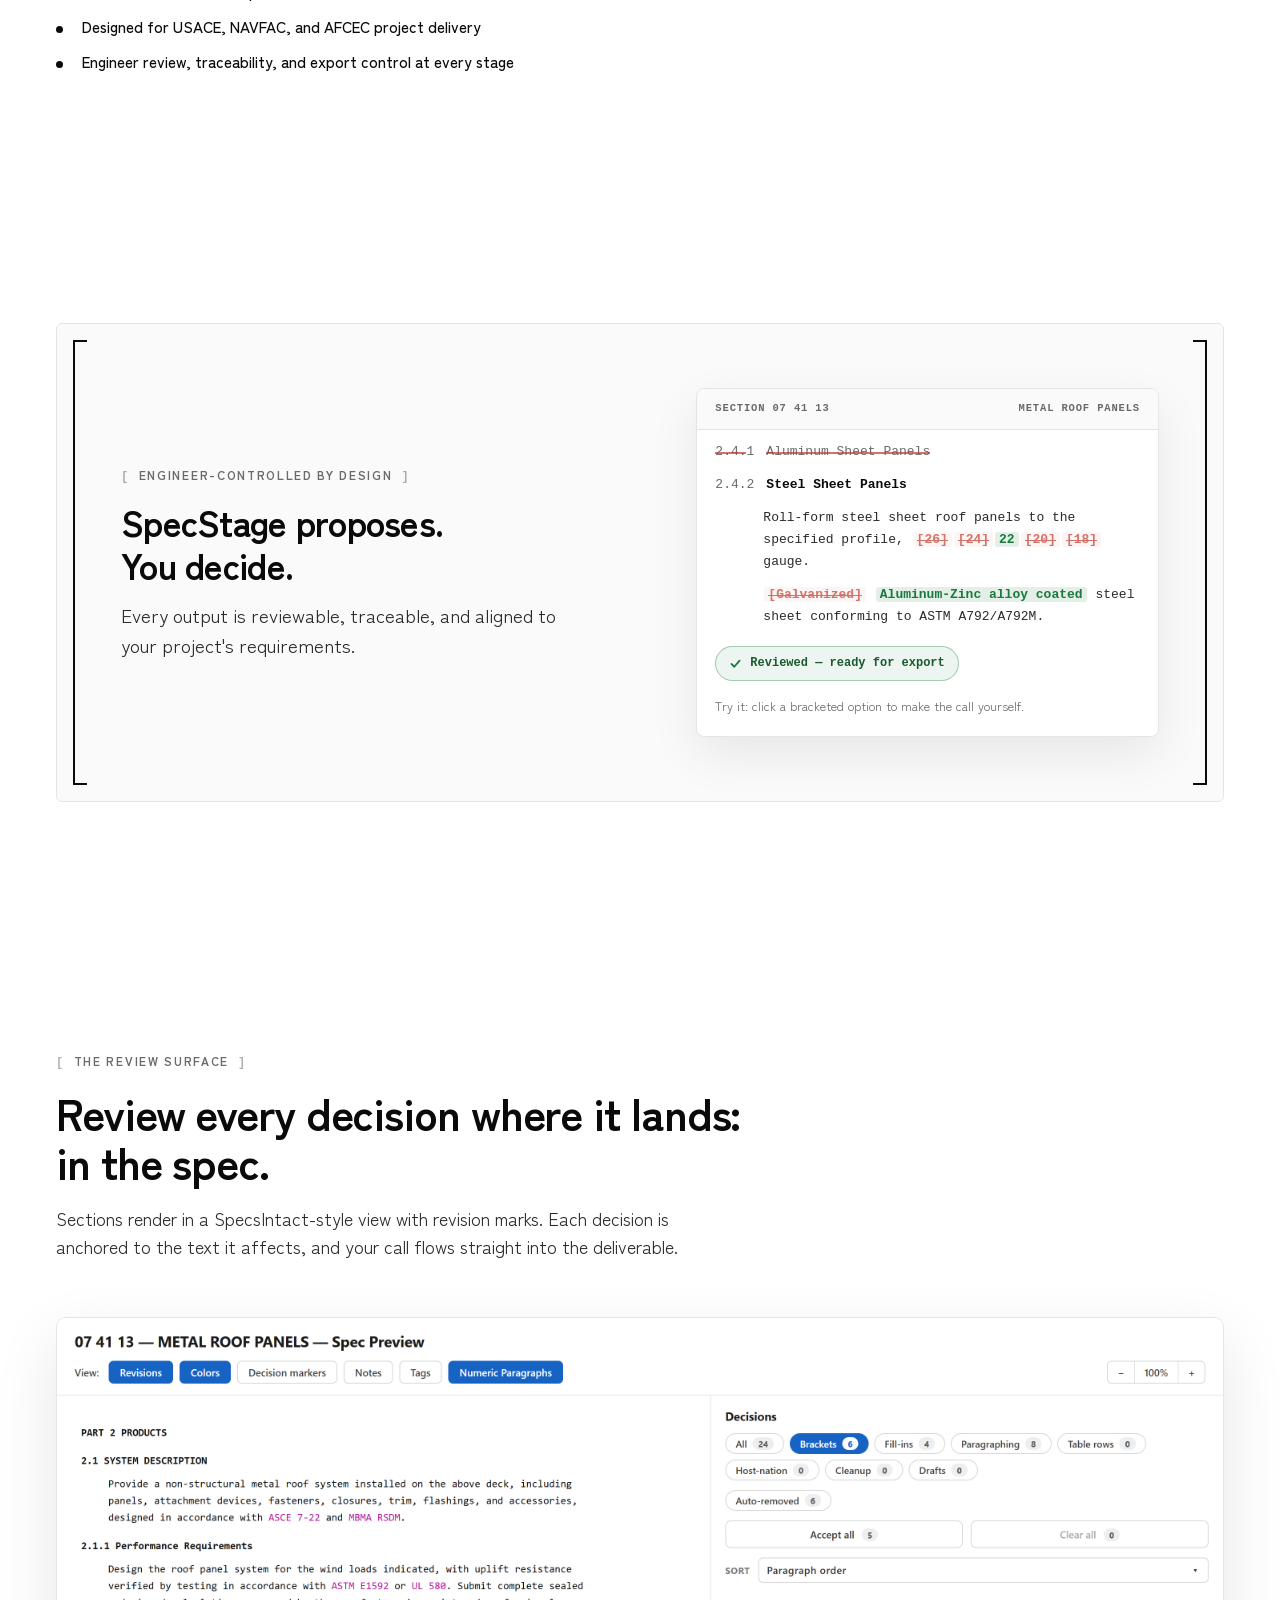
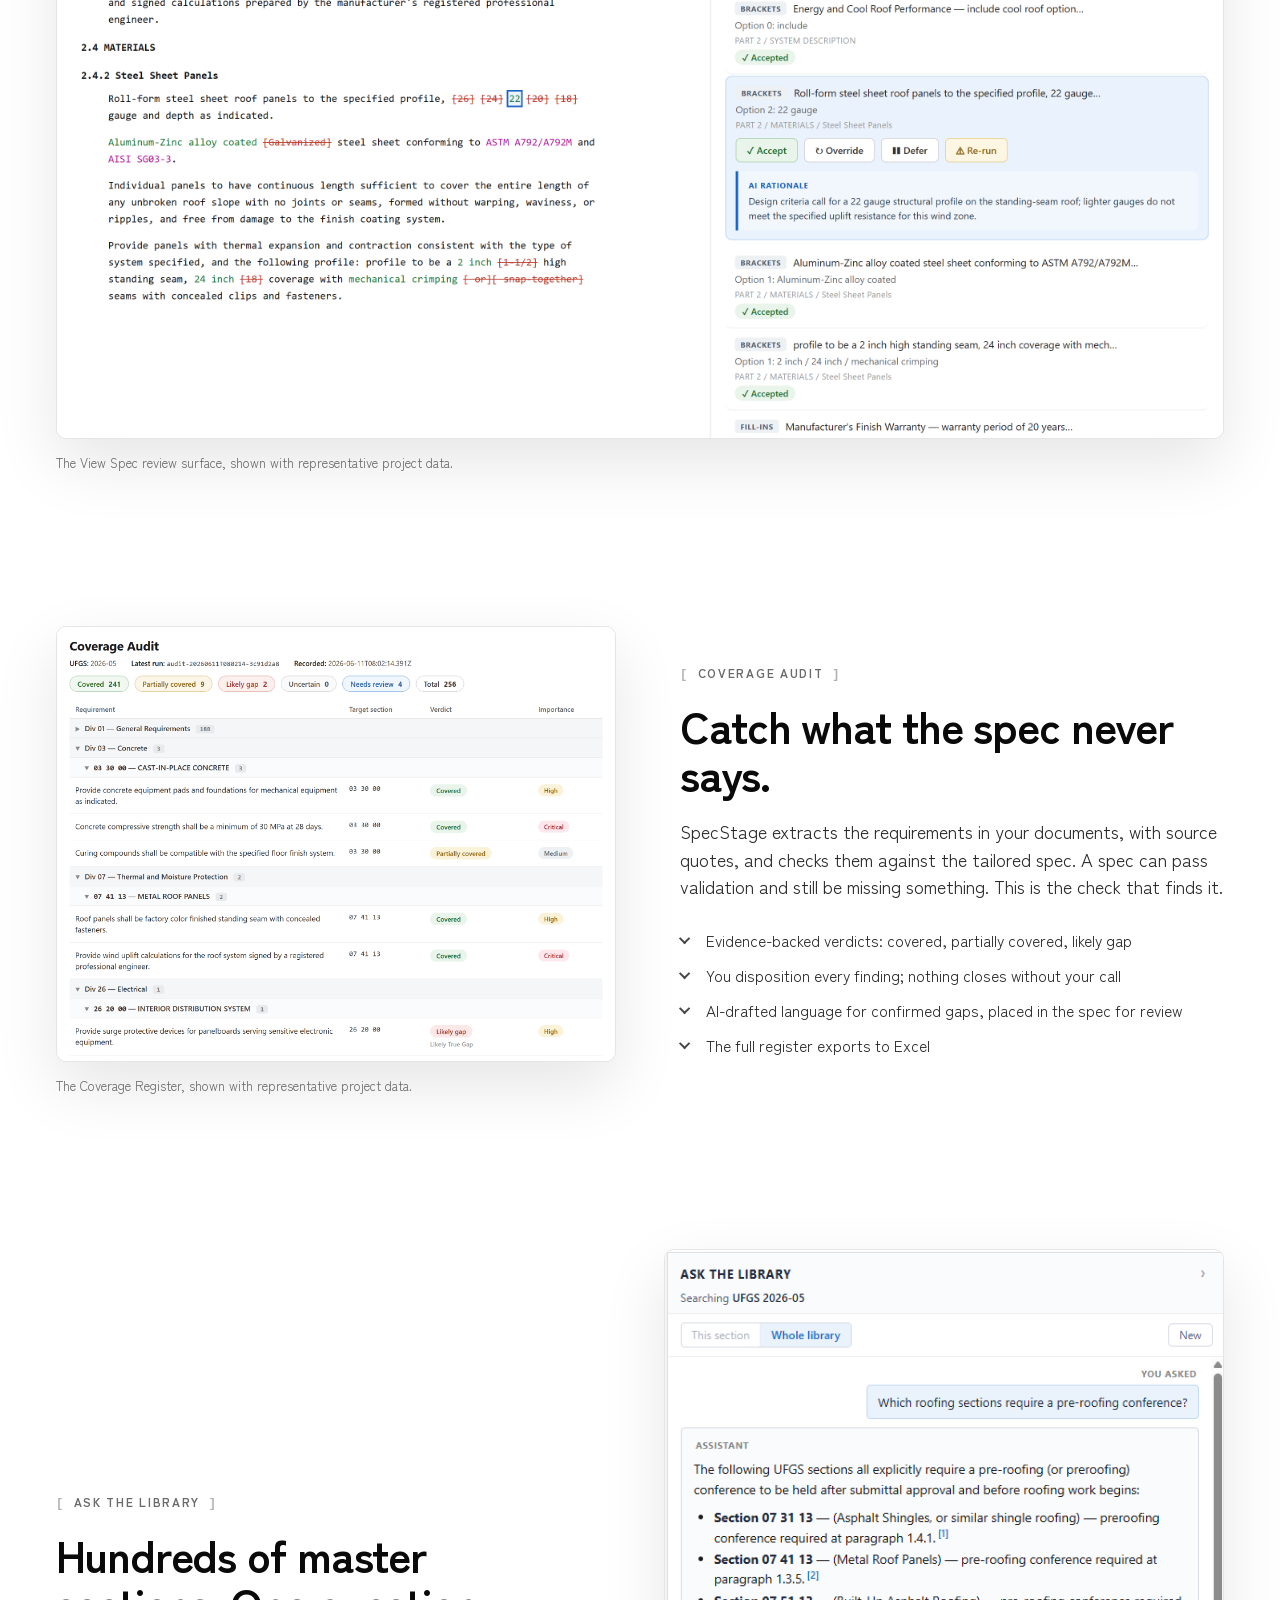
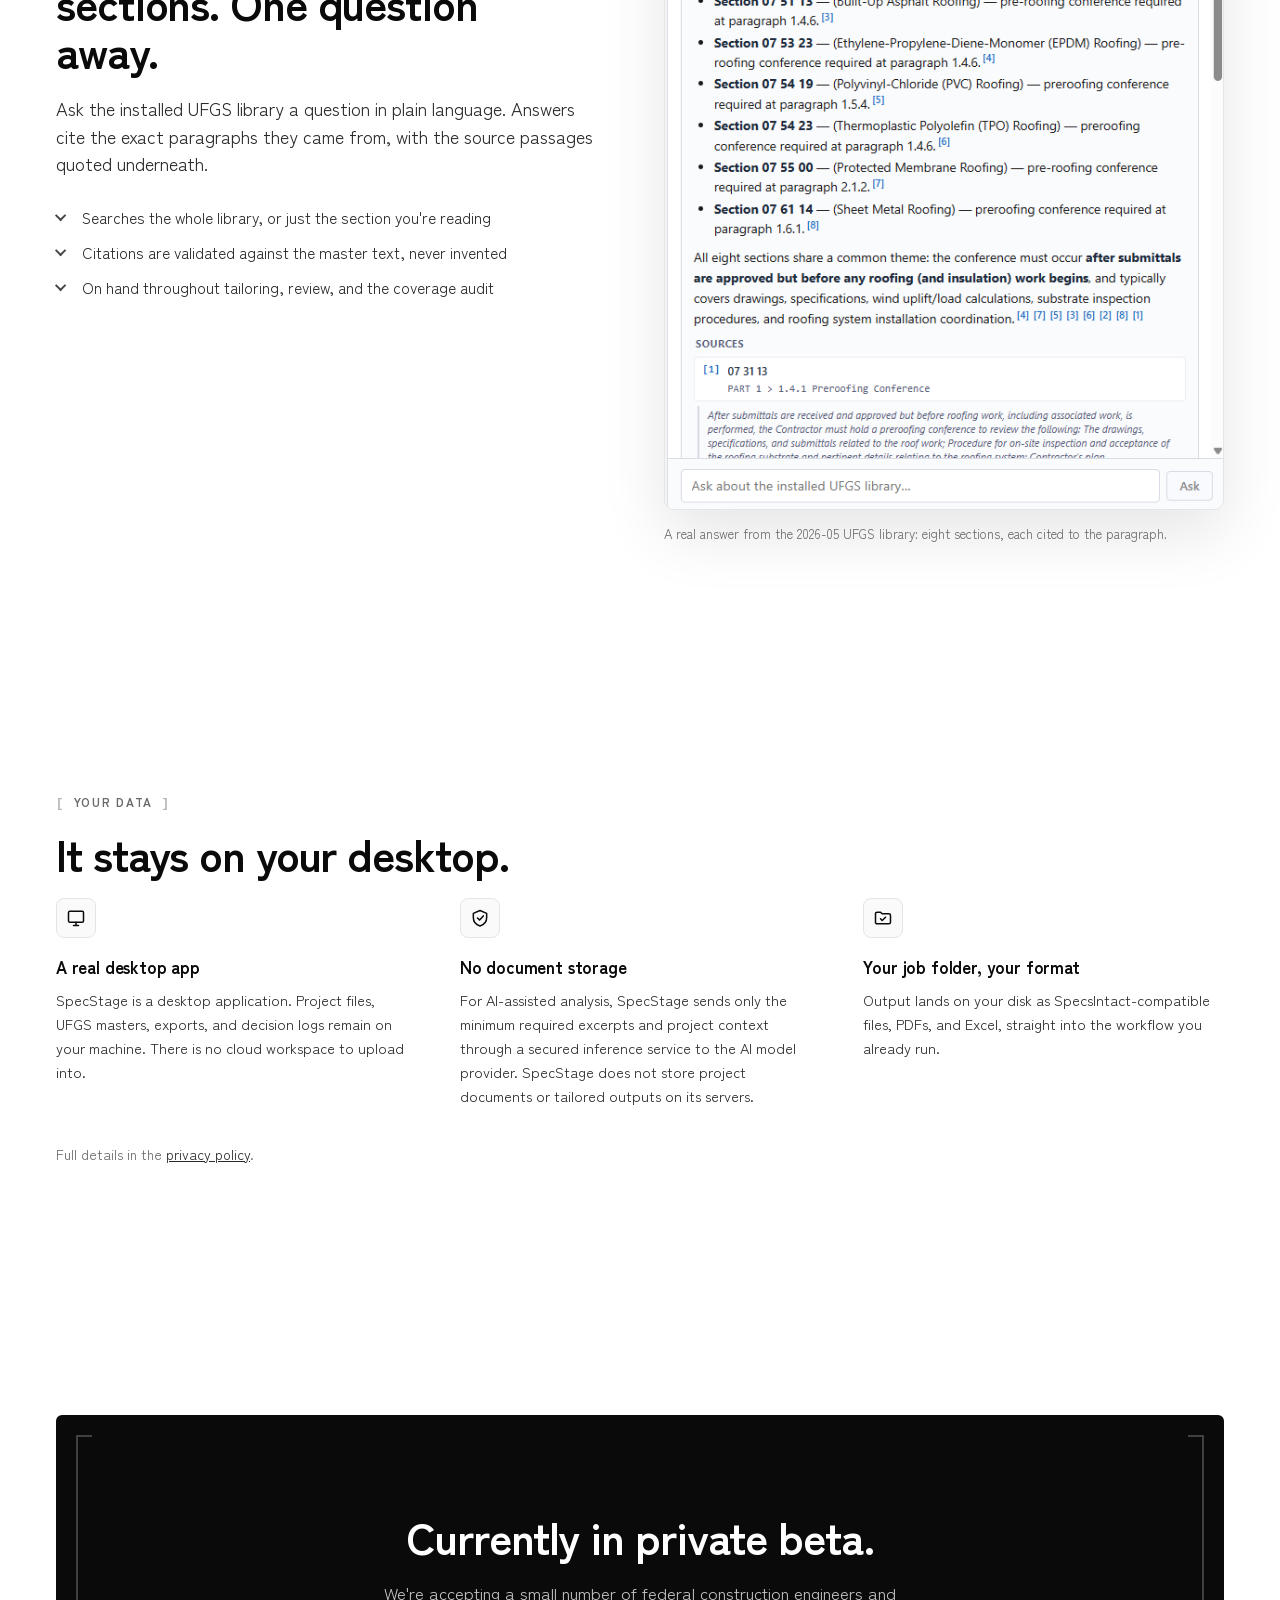
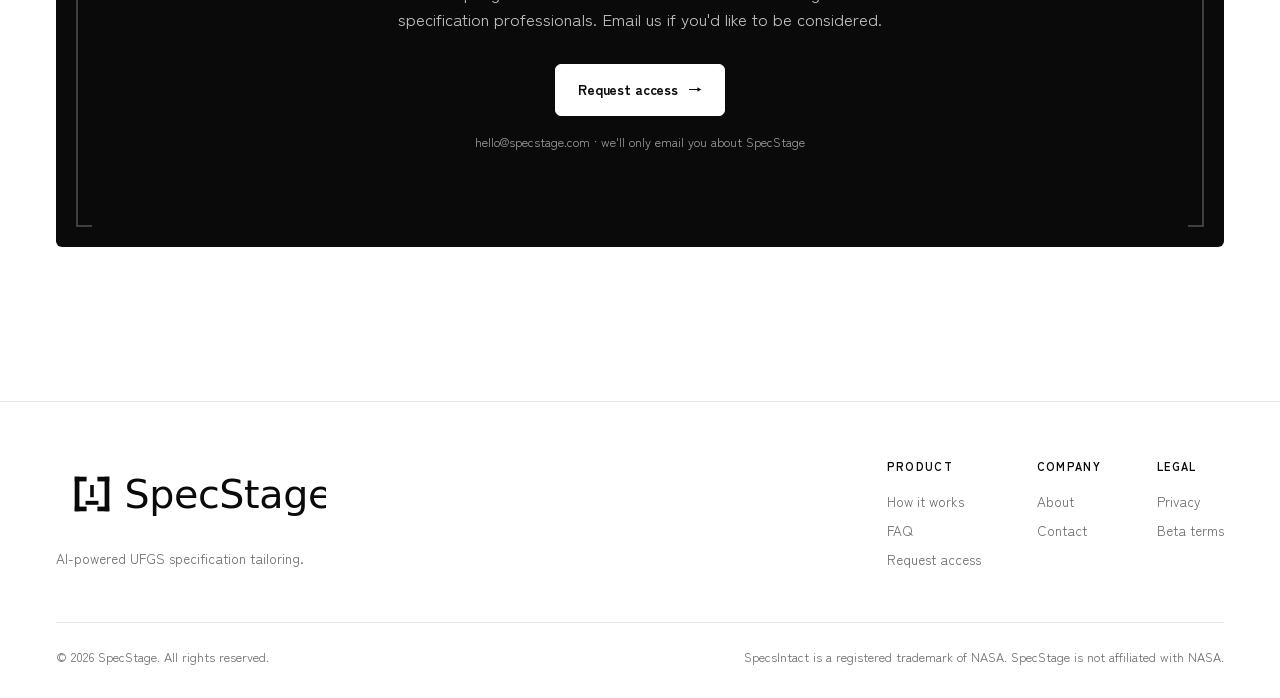
==== commit 2563a4b0: "copy pass: less text, fewer em-dashes; request-access fit panel moved under the lead - request-acces" ====
--- a/index.html
+++ b/index.html
@@ -6,7 +6,7 @@
   <meta name="theme-color" content="#0a0a0a">
 
   <title>SpecStage | AI-Powered UFGS Specification Tailoring</title>
-  <meta name="description" content="Tailor UFGS master specifications for federal construction projects in hours, not weeks. AI-assisted, engineer-controlled — with in-spec review, requirement coverage auditing, and SpecsIntact, PDF, and Submittal Register export. In private beta — request access.">
+  <meta name="description" content="Tailor UFGS master specifications for federal construction projects in hours, not weeks. AI-assisted and engineer-controlled, with in-spec review, coverage auditing, and SpecsIntact, PDF, and Submittal Register export. In private beta; request access.">
   <link rel="canonical" href="https://www.specstage.com/">
 
   <!-- Open Graph -->
@@ -35,7 +35,7 @@
   <link rel="preconnect" href="https://fonts.gstatic.com" crossorigin>
   <link rel="stylesheet" href="https://fonts.googleapis.com/css2?family=Zen+Kaku+Gothic+New:wght@400;500;700&display=swap">
 
-  <link rel="stylesheet" href="/styles.css?v=79">
+  <link rel="stylesheet" href="/styles.css?v=81">
 
   <!-- Structured data: SoftwareApplication -->
   <script type="application/ld+json">
@@ -118,7 +118,7 @@
           <a class="btn btn-ghost" href="/how-it-works">See how it works</a>
         </div>
         <div class="hero-meta">
-          <span><strong>Full UFGS library</strong> — every section, every release</span>
+          <span><strong>Every UFGS section,</strong> every release</span>
           <span><strong>AI-assisted,</strong> engineer-controlled</span>
           <span><strong>Desktop app.</strong> Project files stay on your machine.</span>
         </div>
@@ -131,7 +131,7 @@
         <div class="why-band-inner">
         <p class="section-eyebrow reveal">Why this matters</p>
         <h2 class="section-h reveal">UFGS tailoring is slow.</h2>
-        <p class="section-lead reveal" style="max-width:760px">Hundreds of master sections. Dozens that matter to your project — each full of brackets, fill-ins, and paragraphs that may not apply.</p>
+        <p class="section-lead reveal" style="max-width:760px">Hundreds of master sections. Dozens matter to your project, each full of brackets, fill-ins, and paragraphs that may not apply.</p>
 
         <div class="why-grid reveal">
           <div class="why-col">
@@ -150,8 +150,8 @@
           <div class="why-col">
             <h3 class="why-label">With SpecStage</h3>
             <ul class="gain-list">
-              <li><svg viewBox="0 0 24 24" aria-hidden="true"><path d="M4 13l5 5L20 7"/></svg>AI makes the first pass on every section — brackets, fill-ins, paragraphs, table rows, references, host-nation standards</li>
-              <li><svg viewBox="0 0 24 24" aria-hidden="true"><path d="M4 13l5 5L20 7"/></svg>You review decisions, not documents — accept, override, or defer, with the rationale beside each one</li>
+              <li><svg viewBox="0 0 24 24" aria-hidden="true"><path d="M4 13l5 5L20 7"/></svg>AI makes the first pass: brackets, fill-ins, paragraphs, table rows, references, host-nation standards</li>
+              <li><svg viewBox="0 0 24 24" aria-hidden="true"><path d="M4 13l5 5L20 7"/></svg>You review decisions, not documents: accept, override, or defer, with the rationale beside each</li>
               <li><svg viewBox="0 0 24 24" aria-hidden="true"><path d="M4 13l5 5L20 7"/></svg>A coverage audit flags what the spec still doesn't say</li>
               <li><svg viewBox="0 0 24 24" aria-hidden="true"><path d="M4 13l5 5L20 7"/></svg>Every choice is recorded, exportable, and approved by you</li>
             </ul>
@@ -167,7 +167,7 @@
       <div class="wrap">
         <p class="section-eyebrow reveal">What it does</p>
         <h2 class="section-h reveal">A streamlined workflow from documents to delivery.</h2>
-        <p class="section-lead reveal" style="max-width:780px">Set up a project against a pinned UFGS master library, drop in your project documents, and SpecStage takes it from there — then everything below is reviewed, in the spec, by you.</p>
+        <p class="section-lead reveal" style="max-width:780px">Set up a project on a pinned UFGS library and drop in your documents. SpecStage takes it from there; you review everything in the spec.</p>
 
         <div class="cards reveal">
           <div class="card">
@@ -177,7 +177,7 @@
               <div class="viz-row viz-dim"><span class="viz-tick viz-untick"></span><span>32 31 13 — Chain Link Fences</span></div>
             </div>
             <h3>Automated section recommendation</h3>
-            <p>Reads your documents and recommends the relevant UFGS sections — you confirm before tailoring begins.</p>
+            <p>Reads your documents and recommends the right UFGS sections. You confirm before tailoring begins.</p>
           </div>
 
           <div class="card">
@@ -186,7 +186,7 @@
               <p class="viz-line"><span class="sd-del">[18]</span> <span class="sd-add">24</span> inch coverage</p>
             </div>
             <h3>Project-aware tailoring</h3>
-            <p>Brackets, fill-ins, paragraphs, table rows, host-nation standards — resolved against your project.</p>
+            <p>Brackets, fill-ins, paragraphs, table rows, and host-nation standards, resolved against your project.</p>
           </div>
 
           <div class="card">
@@ -209,7 +209,7 @@
         <p class="section-eyebrow reveal">Built for the work</p>
         <h2 class="section-h reveal" style="max-width:none">By engineers who've actually done this.</h2>
         <p class="section-lead reveal" style="max-width:780px">
-          We've chased brackets, hunted fill-ins, cross-referenced host-nation standards by hand, coordinated submittals, and packaged SpecsIntact deliveries under deadline. SpecStage was built to make every one of those steps faster — and entirely auditable.
+          We've chased brackets, hunted fill-ins, cross-referenced host-nation standards by hand, and packaged SpecsIntact deliveries under deadline. SpecStage makes every one of those steps faster, and entirely auditable.
         </p>
 
         <ul class="credibility-list reveal">
@@ -259,7 +259,7 @@
               <svg viewBox="0 0 16 16" xmlns="http://www.w3.org/2000/svg" aria-hidden="true"><path d="M3 8.5 6.5 12 13 4.5"/></svg>
               <span class="sd-badge-text">Reviewed — ready for export</span>
             </div>
-            <p class="sd-hint">Try it — click a bracketed option to make the call yourself.</p>
+            <p class="sd-hint">Try it: click a bracketed option to make the call yourself.</p>
           </div>
         </div>
       </div>
@@ -269,12 +269,12 @@
     <section class="section" id="view-spec">
       <div class="wrap">
         <p class="section-eyebrow reveal">The review surface</p>
-        <h2 class="section-h reveal">Review every decision where it lands — in the spec.</h2>
-        <p class="section-lead reveal">Tailored sections render in a SpecsIntact-style view with revision marks. Every AI decision is anchored to the exact text it affects, with its rationale alongside — and your accept, override, or defer flows straight into the deliverable.</p>
+        <h2 class="section-h reveal">Review every decision where it lands: in the spec.</h2>
+        <p class="section-lead reveal">Sections render in a SpecsIntact-style view with revision marks. Each decision is anchored to the text it affects, and your call flows straight into the deliverable.</p>
         <figure class="shot-wide reveal">
           <img src="/view-spec.png" width="1456" height="900" loading="lazy"
                alt="SpecStage's View Spec surface showing UFGS section 07 41 13 with revision marks in the spec text and a decisions panel of bracket choices, each with accept, override, and defer controls and the AI's rationale.">
-          <figcaption>The View Spec review surface — shown with representative project data.</figcaption>
+          <figcaption>The View Spec review surface, shown with representative project data.</figcaption>
         </figure>
       </div>
     </section>
@@ -286,15 +286,15 @@
           <figure class="atl-shot reveal">
             <img src="/coverage-audit.png" width="982" height="763" loading="lazy"
                  alt="SpecStage's Coverage Audit register showing extracted project requirements grouped by division, each with a target section, an evidence-backed verdict (covered, partially covered, or likely gap), and an importance rating.">
-            <figcaption>The Coverage Register — shown with representative project data.</figcaption>
+            <figcaption>The Coverage Register, shown with representative project data.</figcaption>
           </figure>
           <div class="atl-copy reveal">
             <p class="section-eyebrow">Coverage Audit</p>
             <h2 class="section-h">Catch what the spec never says.</h2>
-            <p class="section-lead" style="margin-bottom:28px">SpecStage extracts the requirements stated in your project documents — each with its source quote — and checks them against the tailored sections. A spec can pass validation and still be missing something; this is the check that finds it.</p>
+            <p class="section-lead" style="margin-bottom:28px">SpecStage extracts the requirements in your documents, with source quotes, and checks them against the tailored spec. A spec can pass validation and still be missing something. This is the check that finds it.</p>
             <ul class="atl-points">
               <li>Evidence-backed verdicts: covered, partially covered, likely gap</li>
-              <li>You disposition every finding — nothing closes without your call</li>
+              <li>You disposition every finding; nothing closes without your call</li>
               <li>AI-drafted language for confirmed gaps, placed in the spec for review</li>
               <li>The full register exports to Excel</li>
             </ul>
@@ -310,9 +310,9 @@
           <div class="atl-copy reveal">
             <p class="section-eyebrow">Ask the Library</p>
             <h2 class="section-h">Hundreds of master sections. One question away.</h2>
-            <p class="section-lead" style="margin-bottom:28px">Ask the installed UFGS library a question in plain language. Answers come back with numbered citations into the exact paragraphs they came from, with the source passages quoted underneath.</p>
+            <p class="section-lead" style="margin-bottom:28px">Ask the installed UFGS library a question in plain language. Answers cite the exact paragraphs they came from, with the source passages quoted underneath.</p>
             <ul class="atl-points">
-              <li>Searches every installed section — or just the one you're reading</li>
+              <li>Searches the whole library, or just the section you're reading</li>
               <li>Citations are validated against the master text, never invented</li>
               <li>On hand throughout tailoring, review, and the coverage audit</li>
             </ul>
@@ -320,7 +320,7 @@
           <figure class="atl-shot reveal">
             <img src="/ask-the-library.png" width="601" height="925" loading="lazy"
                  alt="SpecStage's Ask the Library panel answering 'Which roofing sections require a pre-roofing conference?' with eight UFGS sections, each cited to its paragraph, and the quoted source passages underneath.">
-            <figcaption>A real answer from the 2026-05 UFGS library — eight sections, each cited to the paragraph.</figcaption>
+            <figcaption>A real answer from the 2026-05 UFGS library: eight sections, each cited to the paragraph.</figcaption>
           </figure>
         </div>
       </div>
@@ -337,7 +337,7 @@
               <svg viewBox="0 0 24 24"><rect x="3" y="4" width="18" height="13" rx="1.5"/><path d="M9 21h6M12 17v4"/></svg>
             </div>
             <h3>A real desktop app</h3>
-            <p>SpecStage is a desktop application. Project files, UFGS masters, exports, and decision logs remain on your machine — there is no cloud workspace to upload into.</p>
+            <p>SpecStage is a desktop application. Project files, UFGS masters, exports, and decision logs remain on your machine. There is no cloud workspace to upload into.</p>
           </div>
           <div class="trust-item">
             <div class="value-icon" aria-hidden="true">
@@ -351,7 +351,7 @@
               <svg viewBox="0 0 24 24"><path d="M3 7a2 2 0 0 1 2-2h4l2 2h8a2 2 0 0 1 2 2v8a2 2 0 0 1-2 2H5a2 2 0 0 1-2-2Z"/><path d="M9 13l2 2 4-4"/></svg>
             </div>
             <h3>Your job folder, your format</h3>
-            <p>Output lands on your disk as SpecsIntact-compatible files, PDFs, and Excel — straight into the workflow you already run.</p>
+            <p>Output lands on your disk as SpecsIntact-compatible files, PDFs, and Excel, straight into the workflow you already run.</p>
           </div>
         </div>
         <p class="trust-more reveal">Full details in the <a href="/privacy">privacy policy</a>.</p>
@@ -363,7 +363,7 @@
       <div class="cta-band">
         <div class="cta-band-inner">
           <h2>Currently in private beta.</h2>
-          <p>SpecStage is currently accepting a small number of private beta users — federal construction engineers and specification professionals. Email us if you'd like to be considered.</p>
+          <p>We're accepting a small number of federal construction engineers and specification professionals. Email us if you'd like to be considered.</p>
           <a class="btn" href="/request-access">
             Request access <span class="arrow" aria-hidden="true">→</span>
           </a>
@@ -417,6 +417,6 @@
     </div>
   </div>
 
-  <script src="/site.js?v=79" defer></script>
+  <script src="/site.js?v=81" defer></script>
 </body>
 </html>
--- a/styles.css
+++ b/styles.css
@@ -557,10 +557,11 @@
   display: grid;
   grid-template-columns: 1fr 1fr;
   gap: clamp(28px, 4vw, 64px);
-  padding: 30px 34px;
+  padding: 30px 38px;
   border: 1px solid var(--line);
   border-radius: var(--radius);
   background: var(--paper-soft);
+  max-width: 1200px; /* wide enough that each item sits on one line on desktop */
 }
 @media (max-width: 720px) {
   .fit-grid { grid-template-columns: 1fr; gap: 28px; }
@@ -586,6 +587,12 @@
 .fit-list-yes li::before { content: '\2713'; color: #1a7a3e; }
 .fit-list-no  li::before { content: '\2715'; color: #c0392b; opacity: 0.65; }
 .fit-list a { text-decoration: underline; }
+/* Tight hero variant: the fit panel sits right under the lead line. */
+.hero-tight { padding-bottom: clamp(20px, 3vw, 36px); }
+.fit-note {
+  margin-top: 16px;
+  font-size: 14px; color: var(--muted); line-height: 1.5;
+}
 
 /* ── Beta application form (request-access page) ──────────────────── */
 /* The .apply-content wrapper holds the form to a comfortable reading
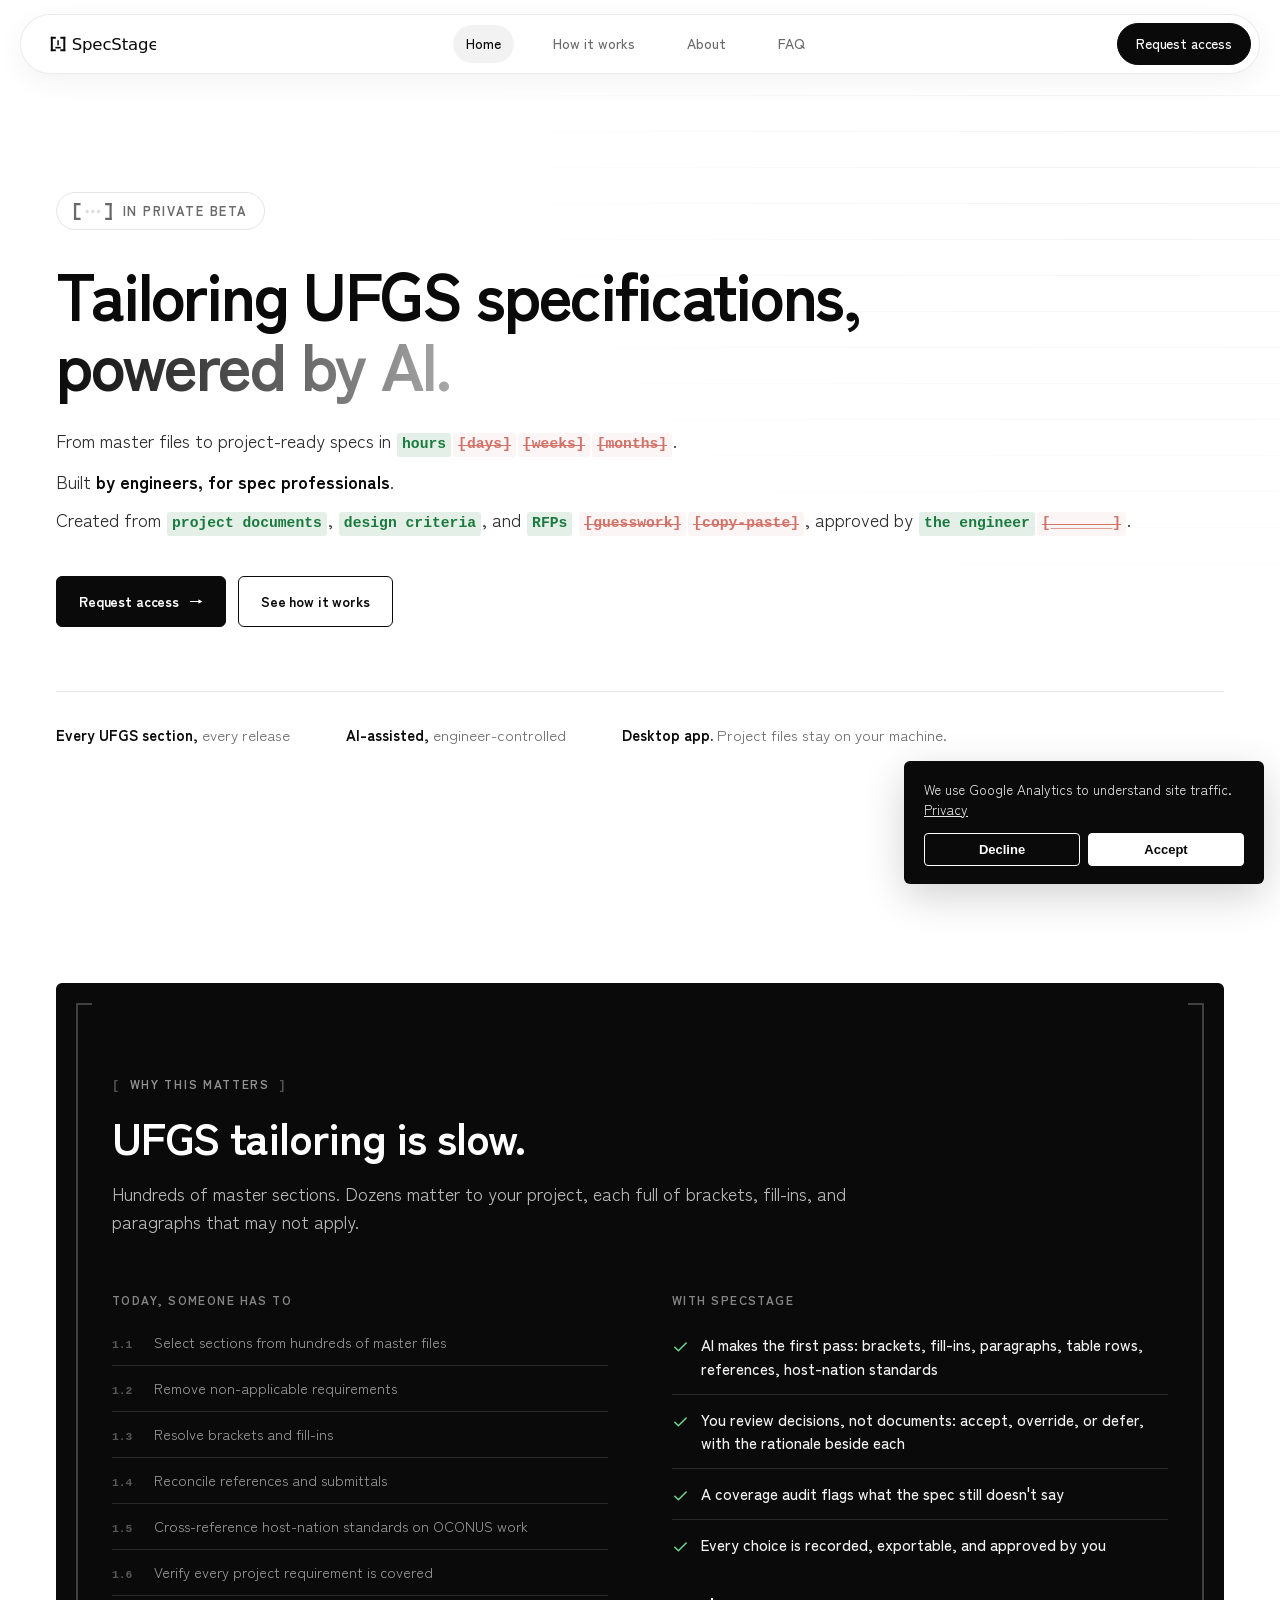
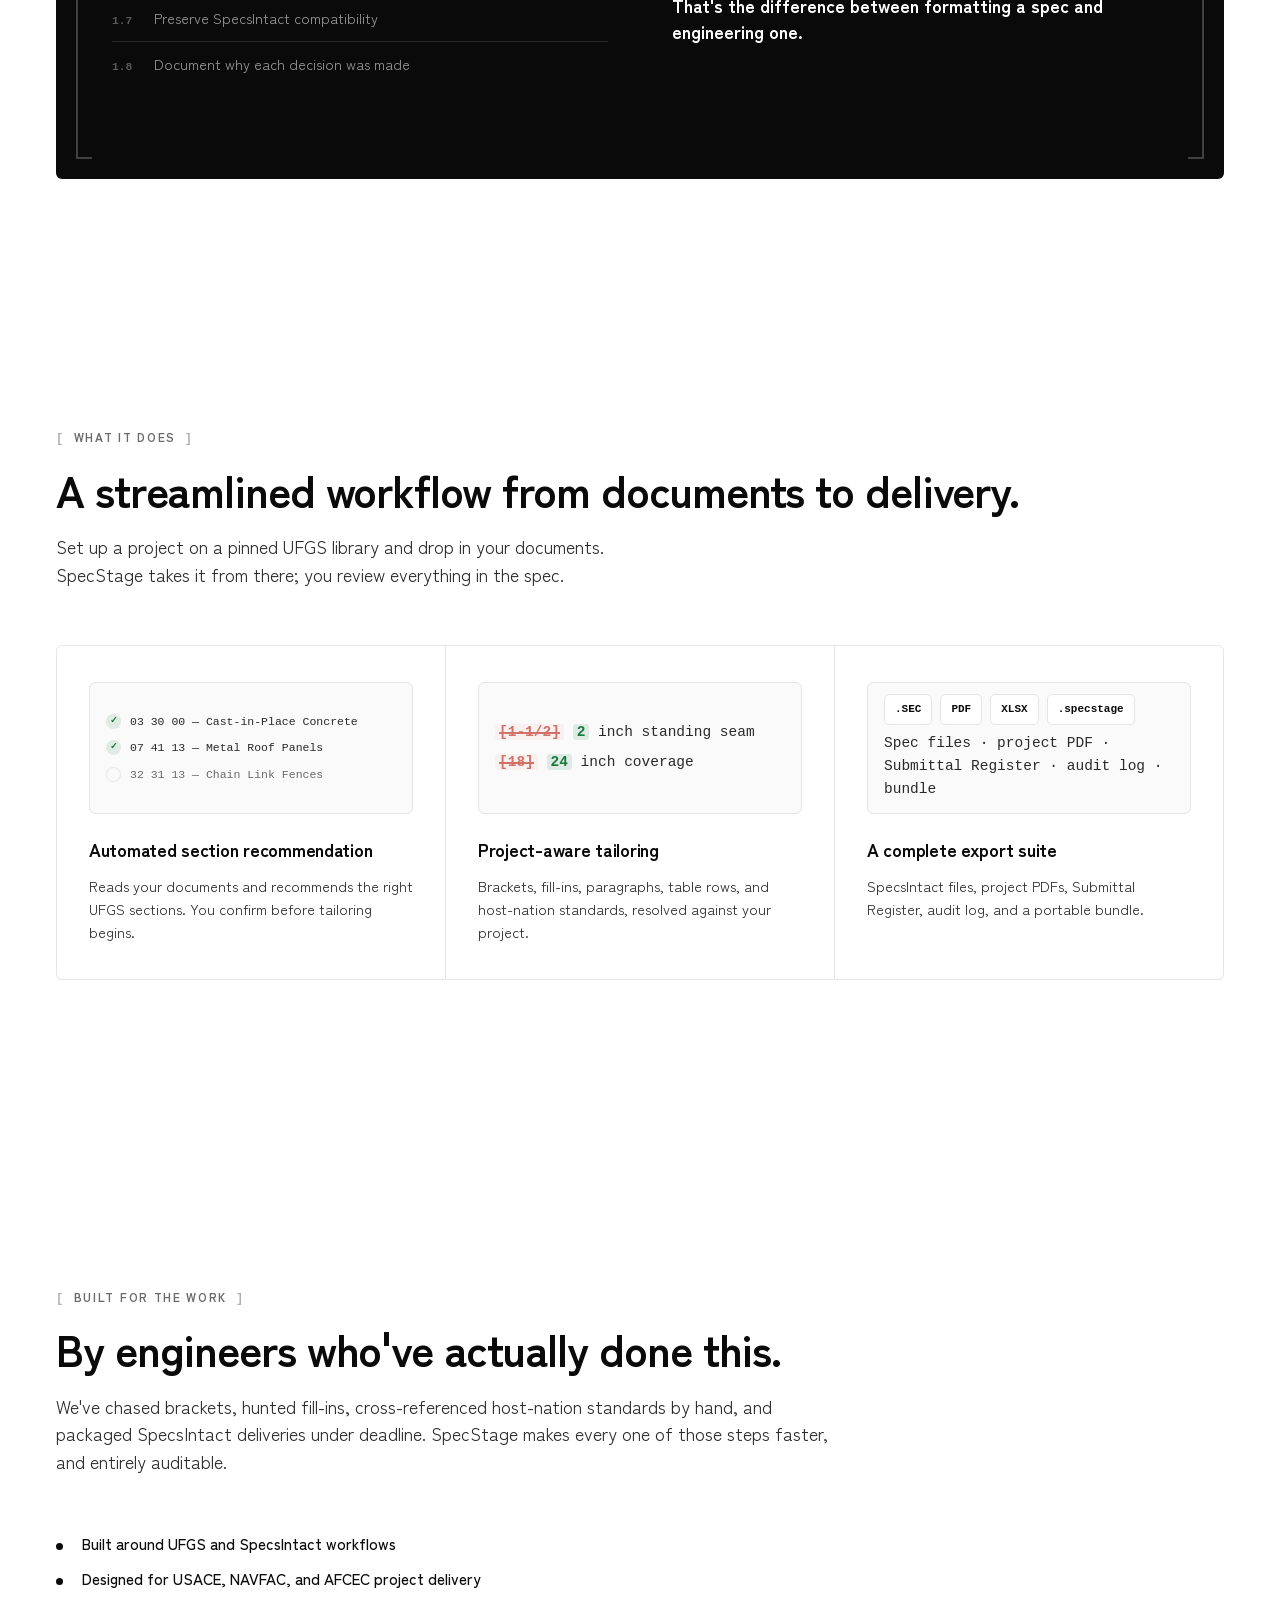
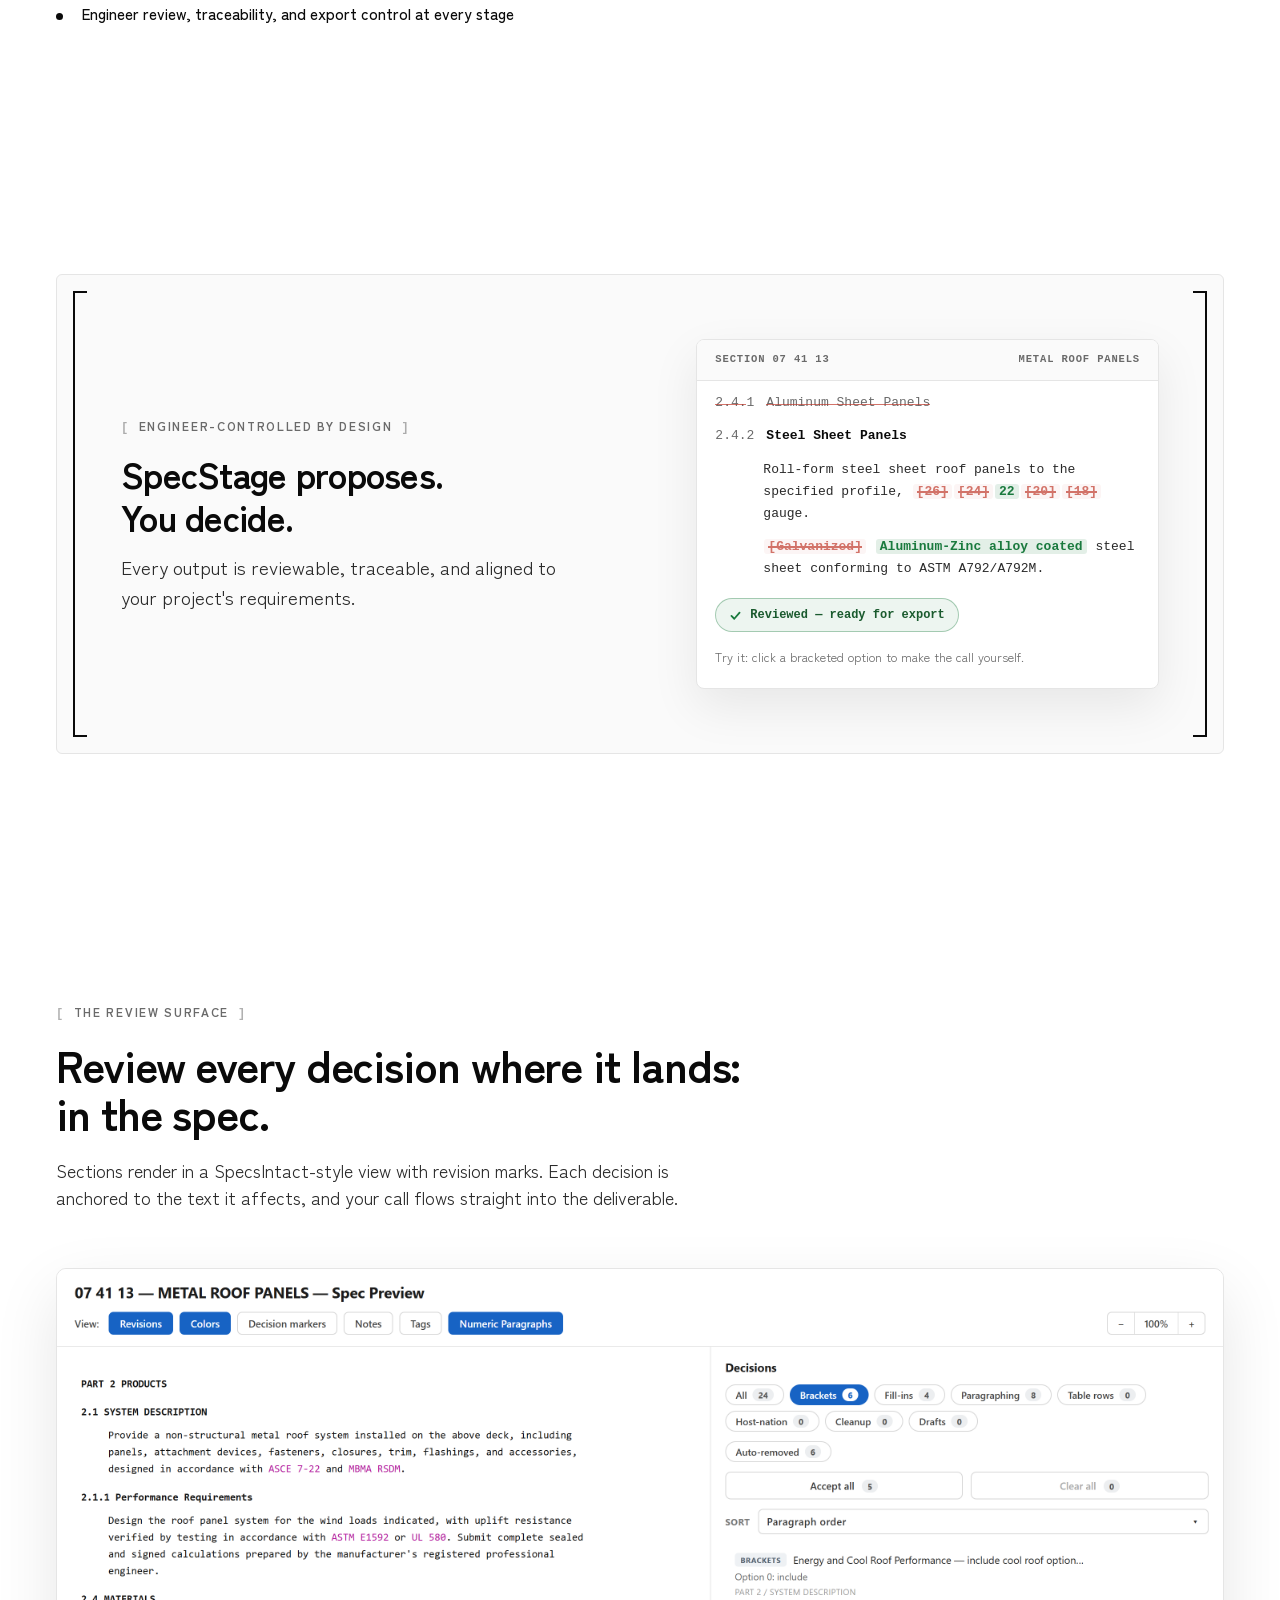
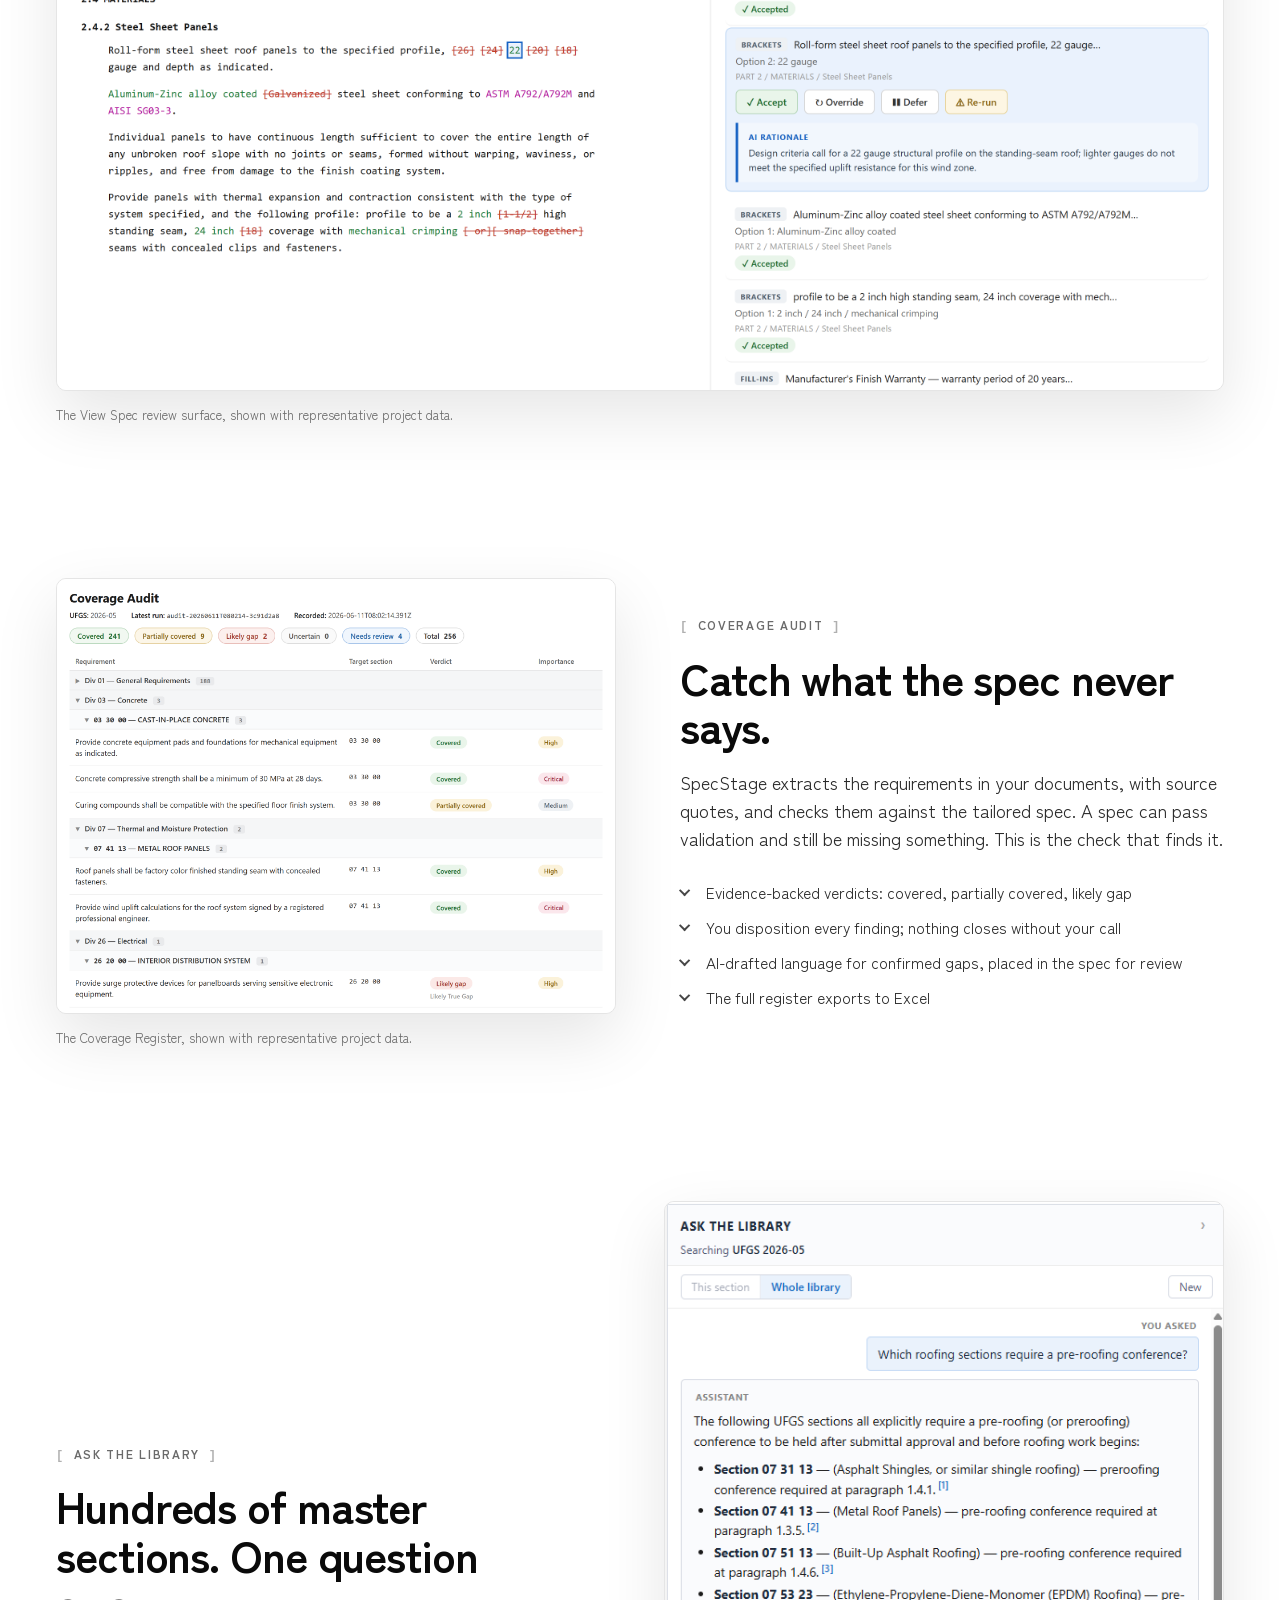
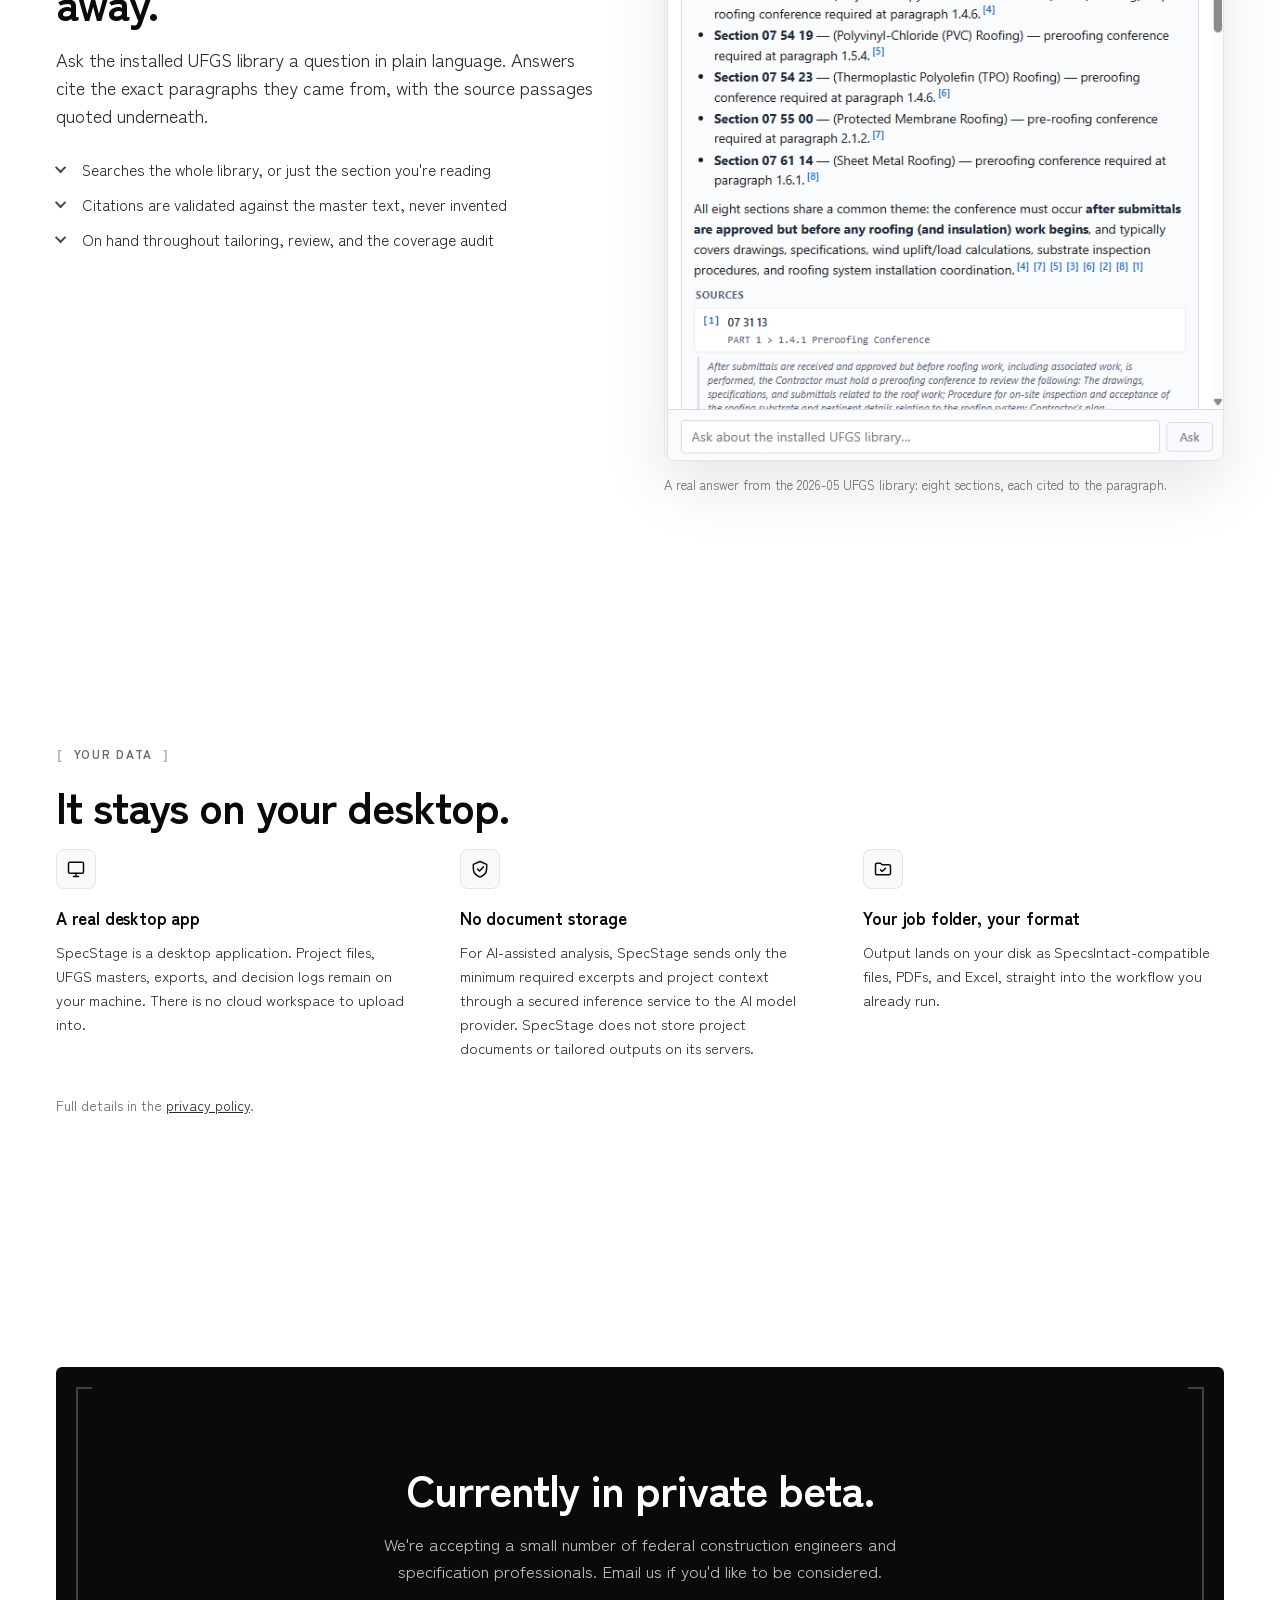
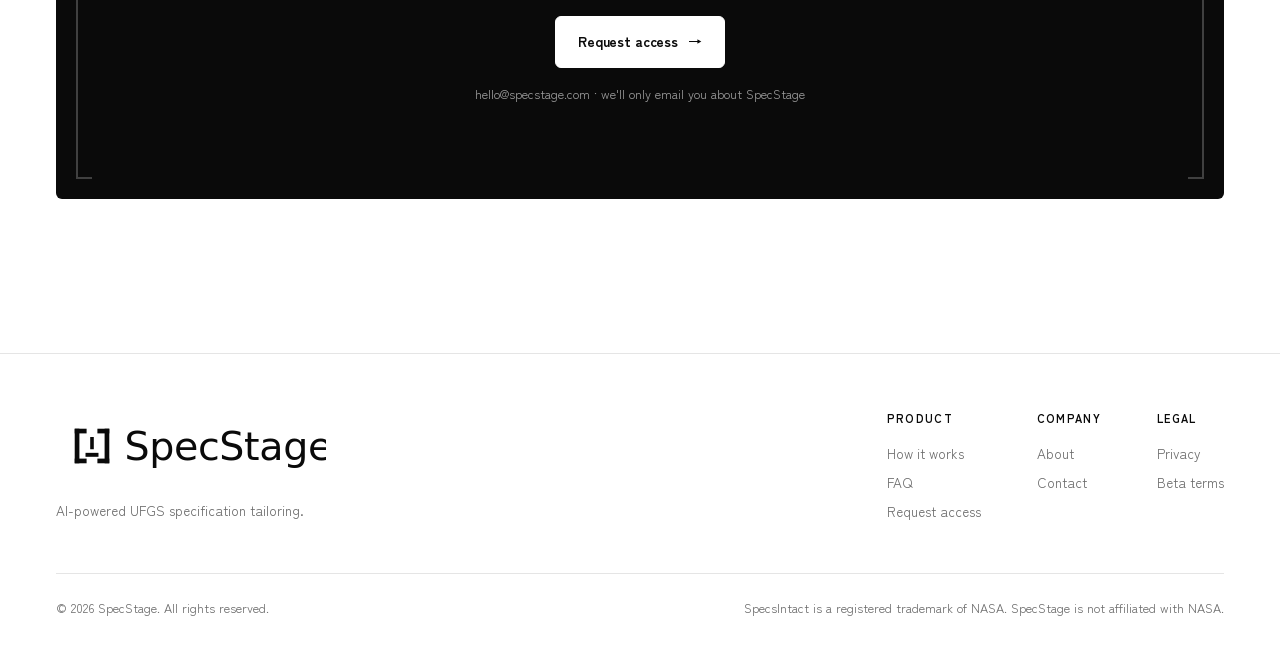
==== commit 6677d36f: "polish round: lead line-break, wider section leads, tinted chip tiles, tighter fit-panel spacing - h" ====
--- a/index.html
+++ b/index.html
@@ -35,7 +35,7 @@
   <link rel="preconnect" href="https://fonts.gstatic.com" crossorigin>
   <link rel="stylesheet" href="https://fonts.googleapis.com/css2?family=Zen+Kaku+Gothic+New:wght@400;500;700&display=swap">
 
-  <link rel="stylesheet" href="/styles.css?v=81">
+  <link rel="stylesheet" href="/styles.css?v=82">
 
   <!-- Structured data: SoftwareApplication -->
   <script type="application/ld+json">
@@ -166,8 +166,8 @@
     <section class="section" id="features">
       <div class="wrap">
         <p class="section-eyebrow reveal">What it does</p>
-        <h2 class="section-h reveal">A streamlined workflow from documents to delivery.</h2>
-        <p class="section-lead reveal" style="max-width:780px">Set up a project on a pinned UFGS library and drop in your documents. SpecStage takes it from there; you review everything in the spec.</p>
+        <h2 class="section-h reveal" style="max-width:none">A streamlined workflow from documents to delivery.</h2>
+        <p class="section-lead reveal" style="max-width:none">Set up a project on a pinned UFGS library and drop in your documents.<br>SpecStage takes it from there; you review everything in the spec.</p>
 
         <div class="cards reveal">
           <div class="card">
@@ -417,6 +417,6 @@
     </div>
   </div>
 
-  <script src="/site.js?v=81" defer></script>
+  <script src="/site.js?v=82" defer></script>
 </body>
 </html>
--- a/styles.css
+++ b/styles.css
@@ -588,7 +588,8 @@
 .fit-list-no  li::before { content: '\2715'; color: #c0392b; opacity: 0.65; }
 .fit-list a { text-decoration: underline; }
 /* Tight hero variant: the fit panel sits right under the lead line. */
-.hero-tight { padding-bottom: clamp(20px, 3vw, 36px); }
+.hero-tight { padding-bottom: clamp(16px, 2.5vw, 28px); }
+.hero-tight .hero-inner p:last-child { margin-bottom: 0; }
 .fit-note {
   margin-top: 16px;
   font-size: 14px; color: var(--muted); line-height: 1.5;
@@ -972,22 +973,30 @@
   display: flex; flex-wrap: wrap; gap: 9px;
   align-content: center;
 }
+/* Each stage cycles through a hue from the product's own palette
+   (link blue, ADD green, caution amber, SI-reference magenta); the
+   icon sits in a tinted tile so the tags read as features, not pills. */
+.stages .stage:nth-child(4n+1) { --chip-accent: #1763c4; --chip-tint: rgba(23, 99, 196, 0.10); }
+.stages .stage:nth-child(4n+2) { --chip-accent: #1a7a3e; --chip-tint: rgba(26, 122, 62, 0.11); }
+.stages .stage:nth-child(4n+3) { --chip-accent: #8a6410; --chip-tint: rgba(176, 125, 18, 0.13); }
+.stages .stage:nth-child(4n+4) { --chip-accent: #a3279c; --chip-tint: rgba(181, 23, 158, 0.09); }
 .stage-chips li {
-  display: inline-flex; align-items: center; gap: 8px;
-  padding: 8px 15px 8px 12px;
-  border: 1px solid var(--line); border-radius: 999px;
+  display: inline-flex; align-items: center; gap: 10px;
+  padding: 6px 15px 6px 6px;
+  border: 1px solid var(--line); border-radius: 9px;
   background: var(--paper);
   font-size: 13px; font-weight: 500; color: var(--ink-soft);
   transition: opacity .45s var(--ease), transform .45s var(--ease), border-color .45s var(--ease);
 }
 .stage-chips li svg {
-  width: 15px; height: 15px; flex-shrink: 0;
-  fill: none; stroke: var(--muted);
+  width: 28px; height: 28px; flex-shrink: 0;
+  padding: 6px;
+  border-radius: 6px;
+  background: var(--chip-tint, rgba(0, 0, 0, 0.05));
+  fill: none; stroke: var(--chip-accent, var(--ink));
   stroke-width: 1.8; stroke-linecap: round; stroke-linejoin: round;
-  transition: stroke .4s var(--ease);
 }
 .stage.stage-active .stage-chips li { border-color: #cfcfcf; }
-.stage.stage-active .stage-chips li svg { stroke: var(--ink); }
 html.js .stage .stage-chips li { opacity: 0; transform: translateY(8px); }
 html.js .stage.stage-active .stage-chips li { opacity: 1; transform: none; }
 .stage-chips li:nth-child(2) { transition-delay: .06s; }
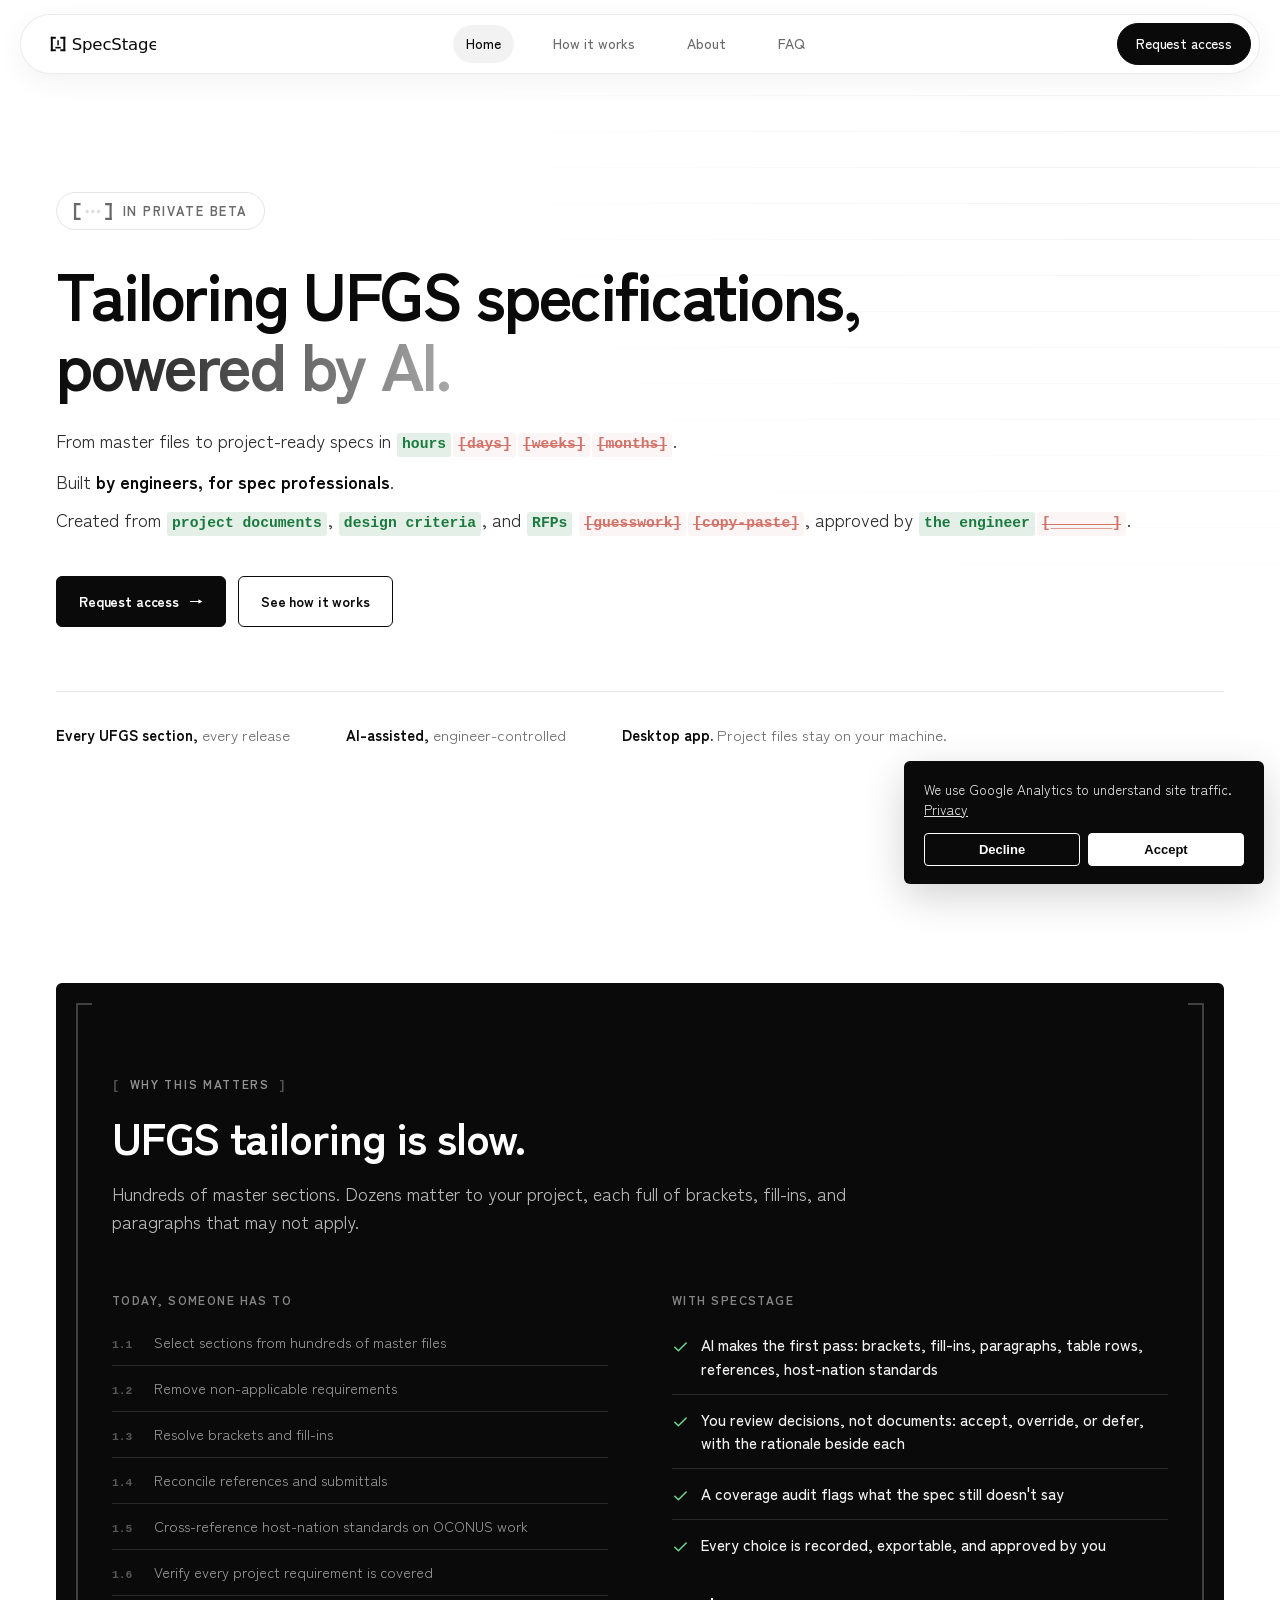
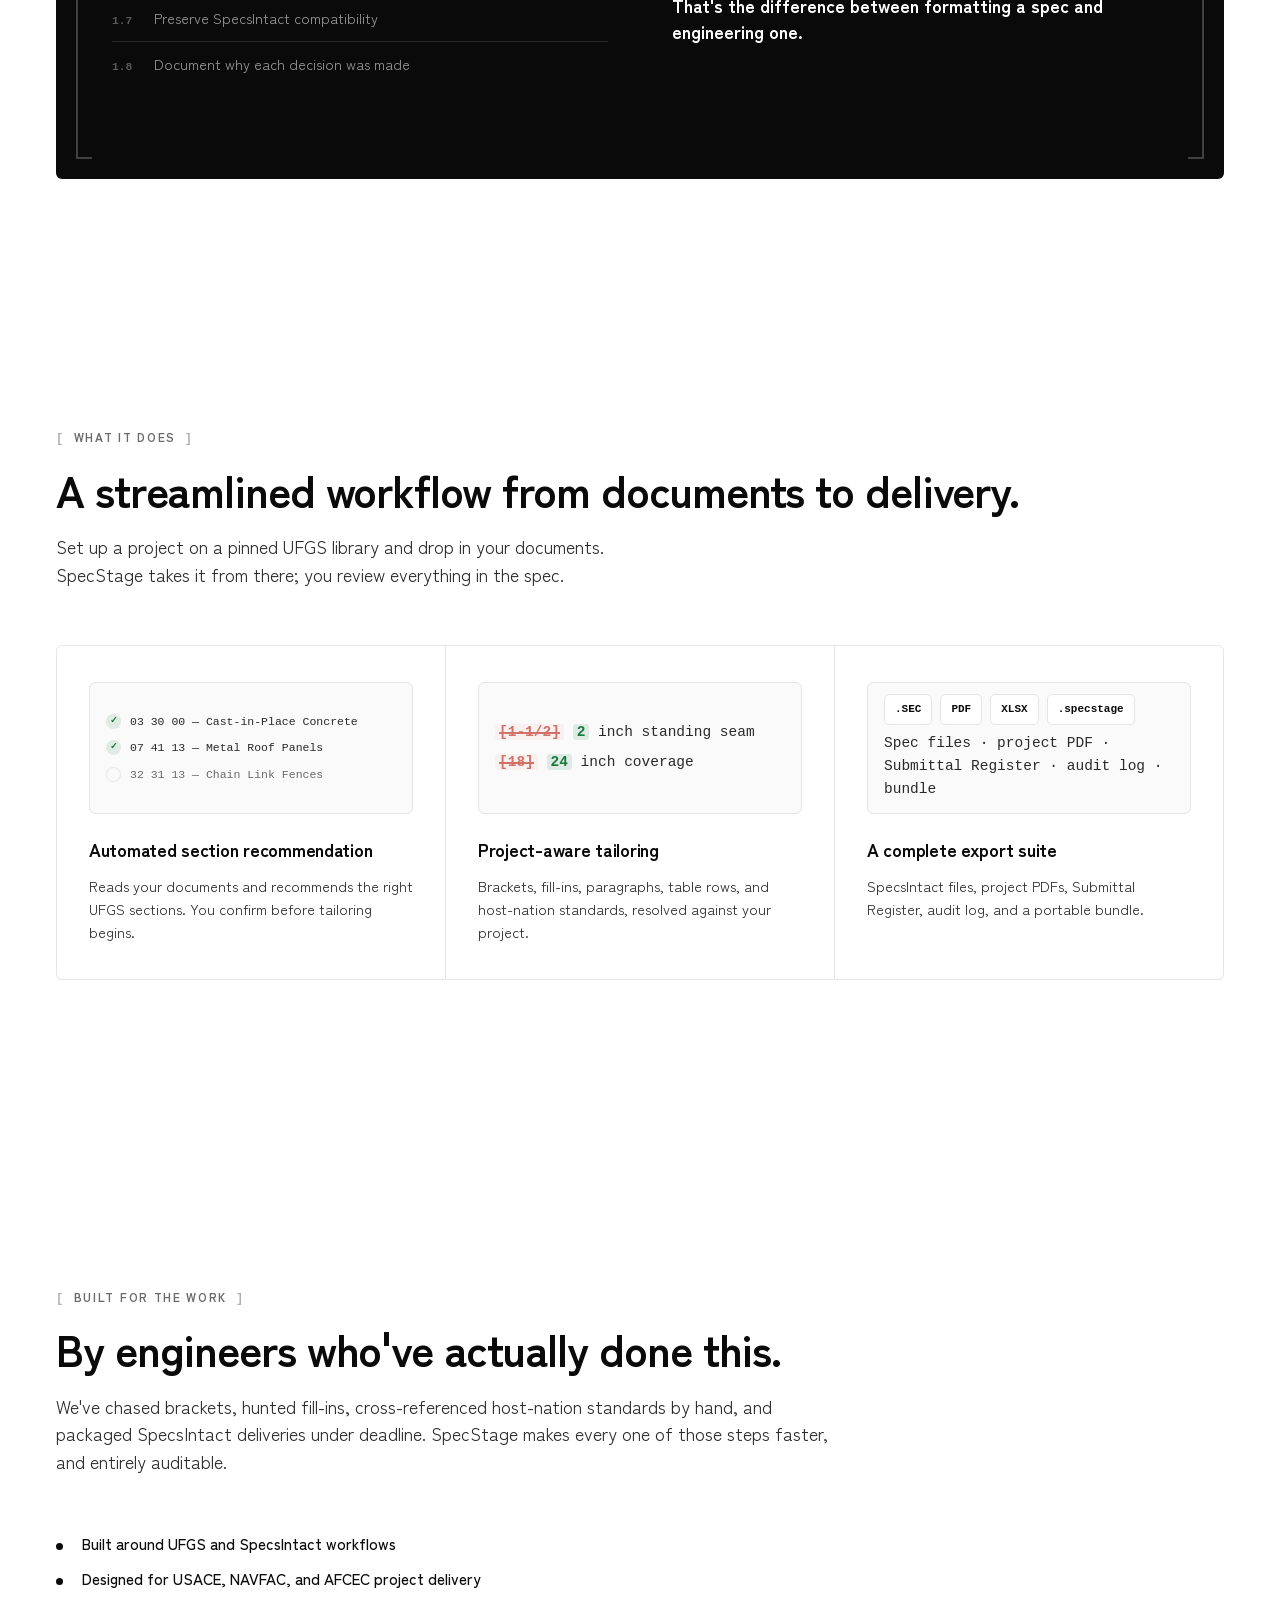
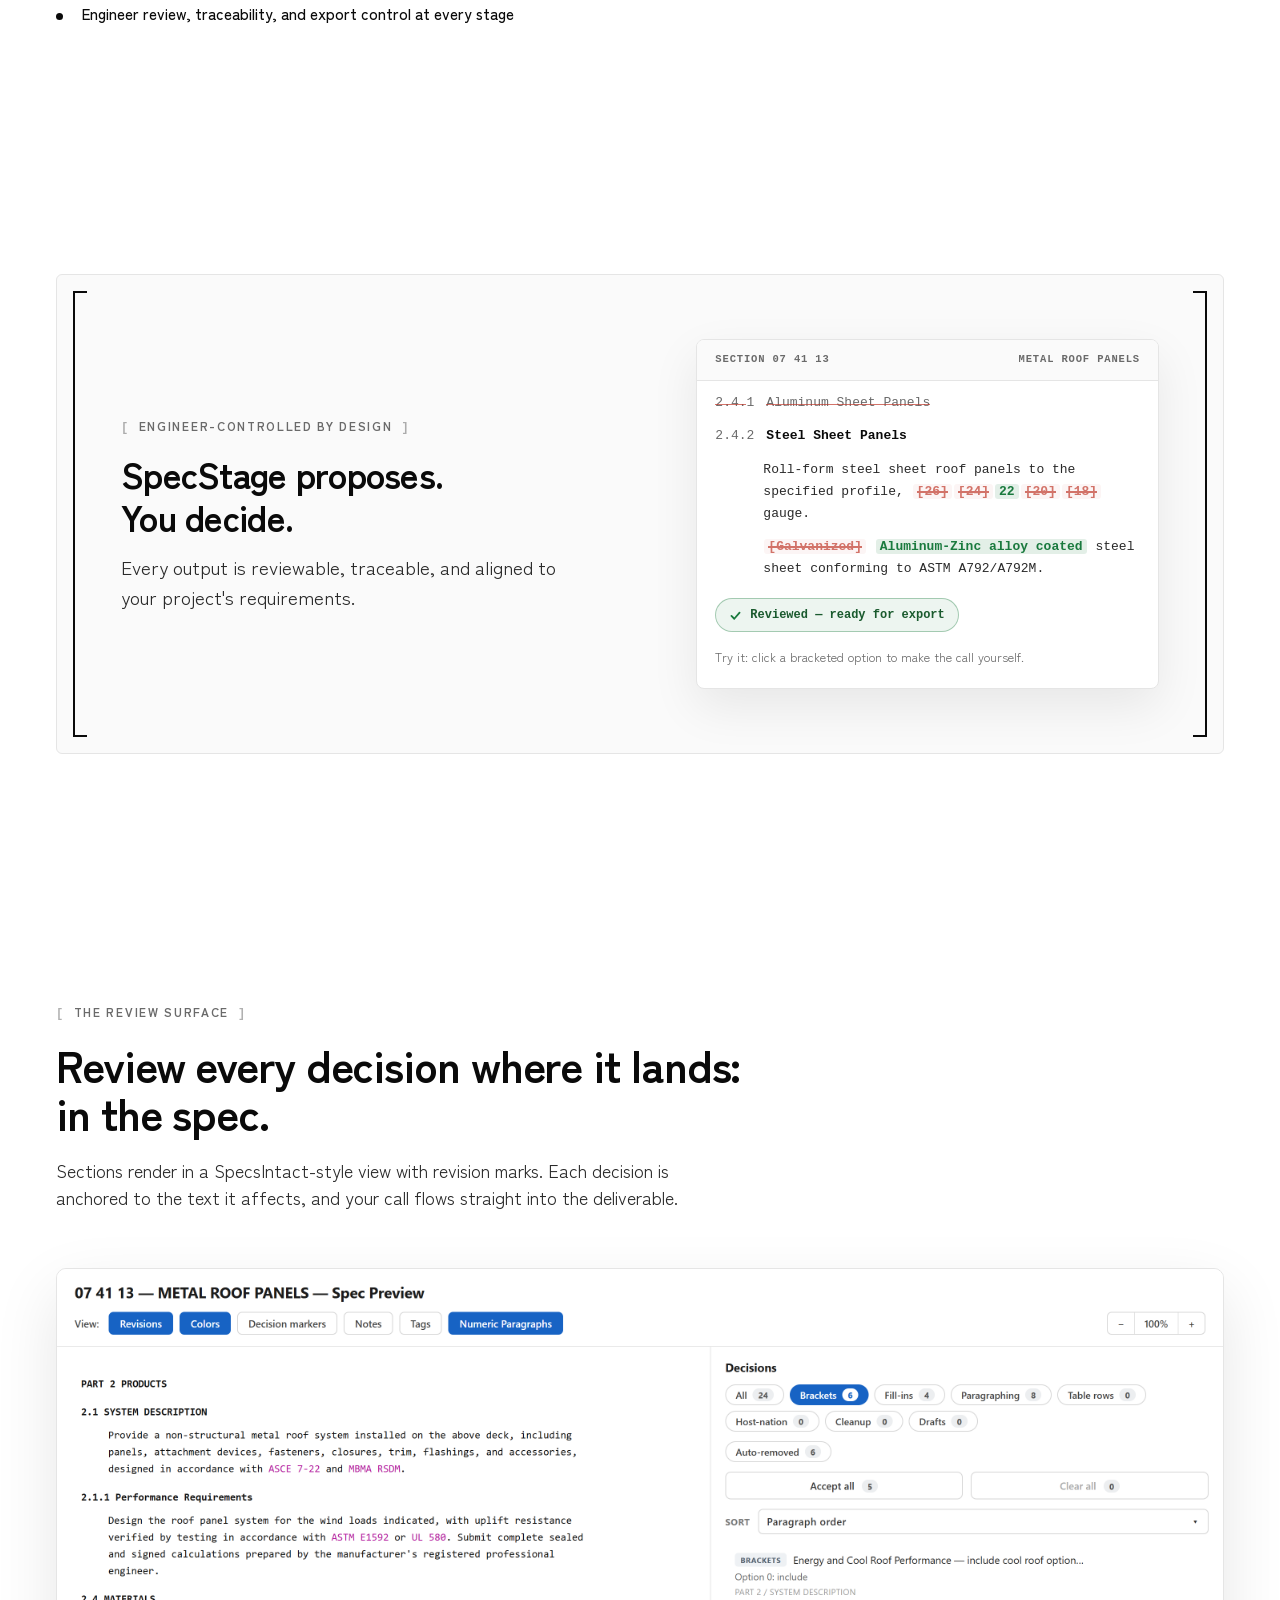
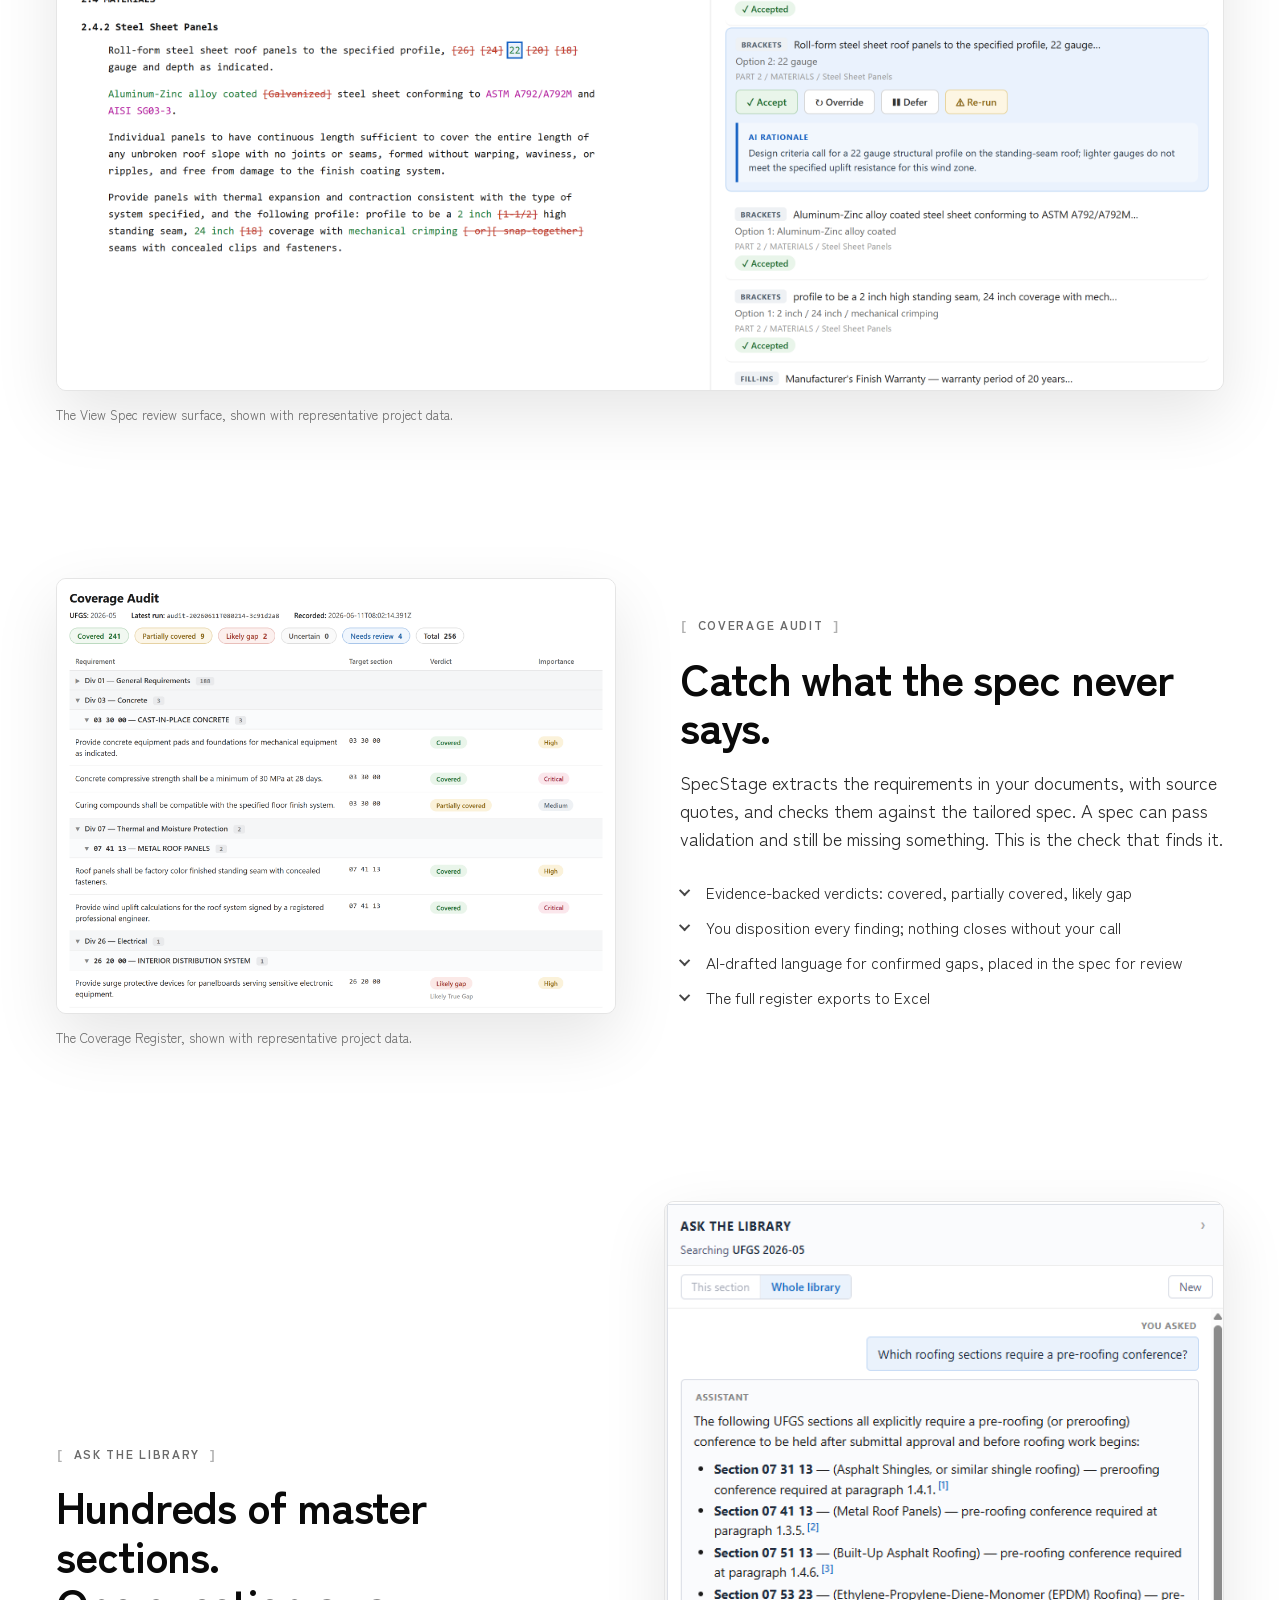
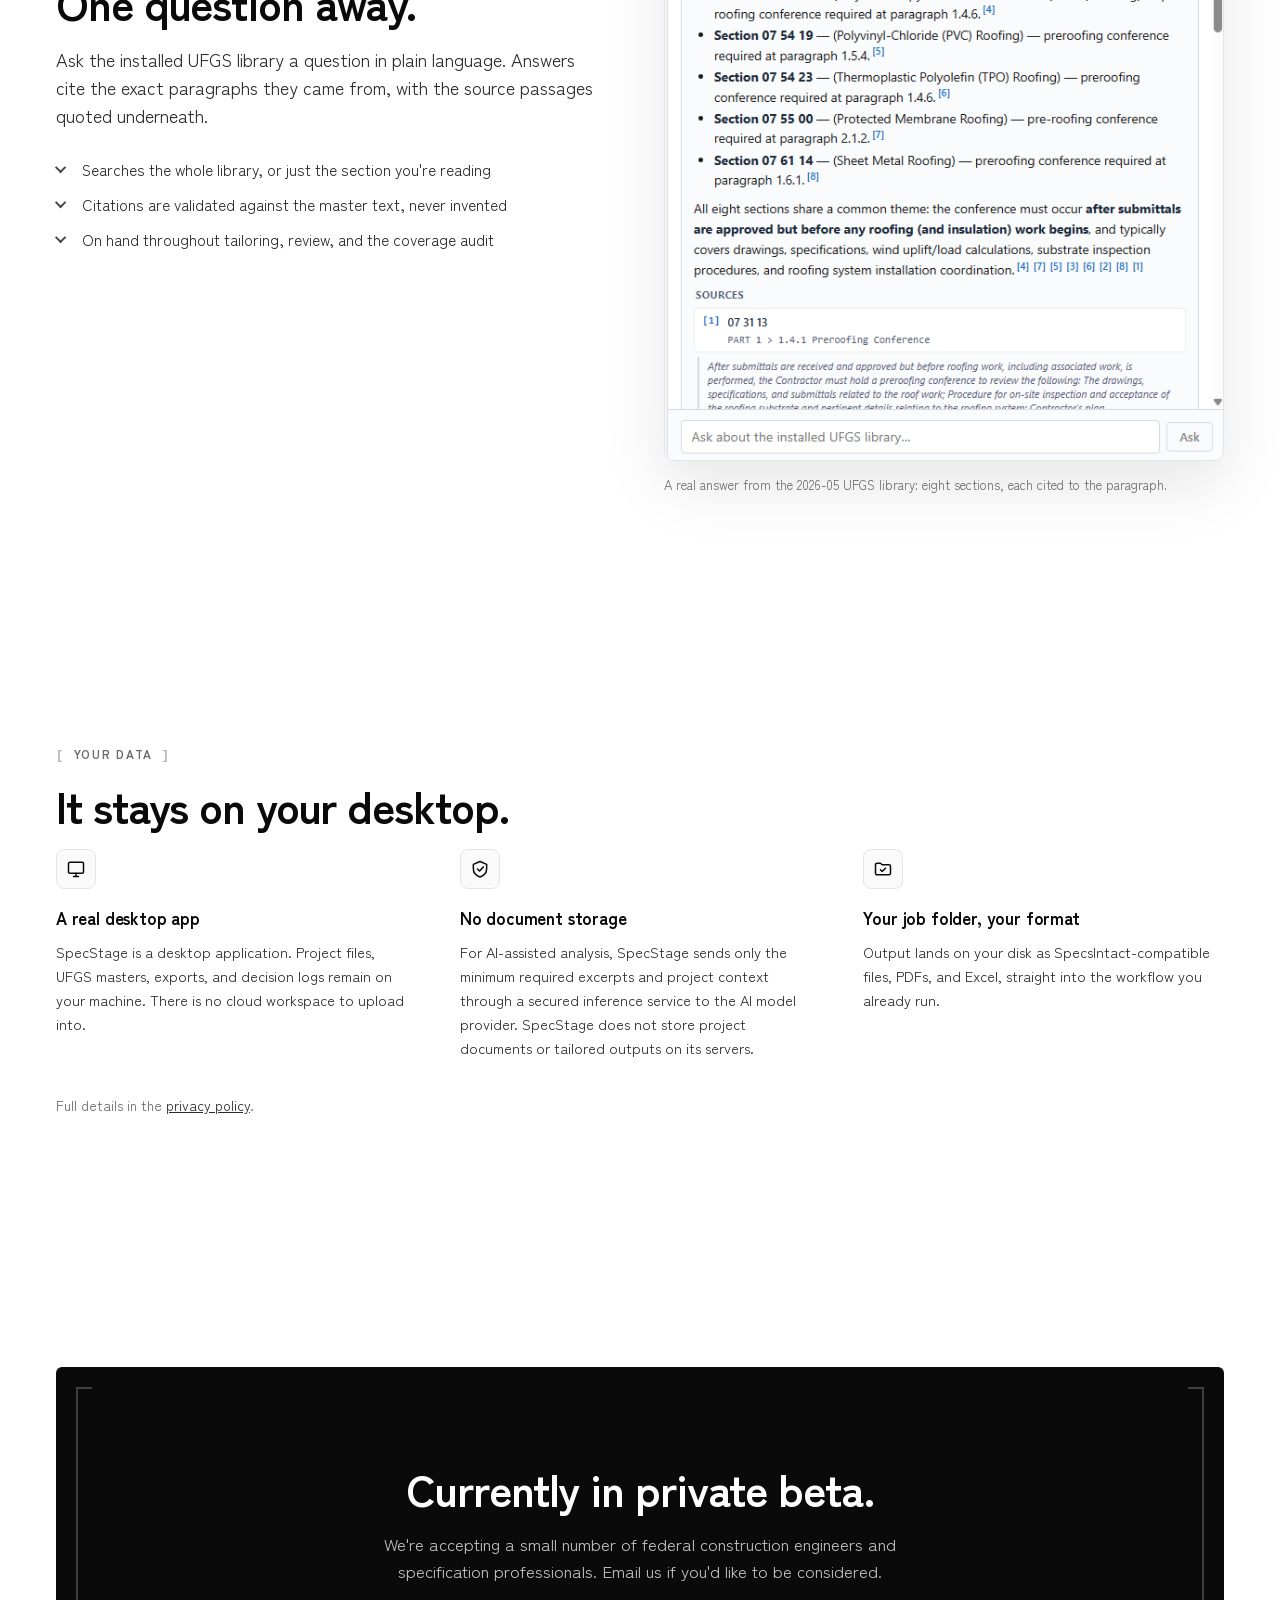
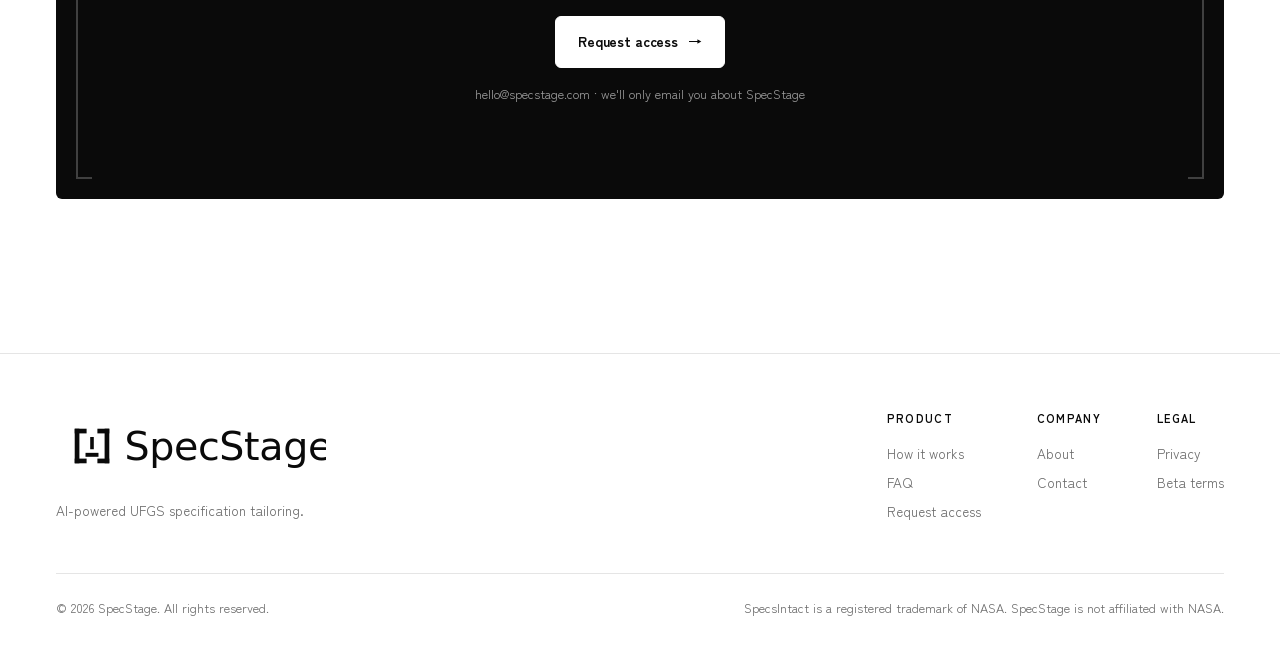
==== commit d7ddd8f0: "mobile compliance pass: why-band brackets, nav at 320px, grid blowouts, mobile line breaks - why-ban" ====
--- a/index.html
+++ b/index.html
@@ -35,7 +35,7 @@
   <link rel="preconnect" href="https://fonts.gstatic.com" crossorigin>
   <link rel="stylesheet" href="https://fonts.googleapis.com/css2?family=Zen+Kaku+Gothic+New:wght@400;500;700&display=swap">
 
-  <link rel="stylesheet" href="/styles.css?v=82">
+  <link rel="stylesheet" href="/styles.css?v=83">
 
   <!-- Structured data: SoftwareApplication -->
   <script type="application/ld+json">
@@ -309,7 +309,7 @@
         <div class="atl-band">
           <div class="atl-copy reveal">
             <p class="section-eyebrow">Ask the Library</p>
-            <h2 class="section-h">Hundreds of master sections. One question away.</h2>
+            <h2 class="section-h" style="max-width:none">Hundreds of master sections.<br>One question away.</h2>
             <p class="section-lead" style="margin-bottom:28px">Ask the installed UFGS library a question in plain language. Answers cite the exact paragraphs they came from, with the source passages quoted underneath.</p>
             <ul class="atl-points">
               <li>Searches the whole library, or just the section you're reading</li>
@@ -417,6 +417,6 @@
     </div>
   </div>
 
-  <script src="/site.js?v=82" defer></script>
+  <script src="/site.js?v=83" defer></script>
 </body>
 </html>
--- a/styles.css
+++ b/styles.css
@@ -118,6 +118,12 @@
   .nav a.btn { padding: 6px 9px; }
   .topbar-inner { padding: 0 4px 0 10px; }
   .brand-logo { height: 24px; }
+}
+/* Very narrow phones: the logo is the Home link; drop the redundant
+   nav entry so four-items-plus-Apply fits without overflow. */
+@media (max-width: 344px) {
+  .nav > a[href="/"]:not(.btn) { display: none; }
+  .nav > a:not(.btn):nth-of-type(2) { margin-left: auto; }
 }
 
 /* ── Buttons ──────────────────────────────────────────────────────── */
@@ -433,6 +439,15 @@
 .why-band::before { left: 20px; border-right: none; }
 .why-band::after  { right: 20px; border-left: none; }
 .why-band-inner { max-width: var(--max); margin: 0 auto; }
+/* On phones the 20px content padding collides with the 20px bracket
+   inset, so the corners cut through the text. Drop the brackets and
+   tighten the band instead. */
+@media (max-width: 720px) {
+  .why-band::before, .why-band::after,
+  .cta-band::before, .cta-band::after { display: none; }
+  .why-band { margin: 0 14px; padding: 44px 24px; }
+  .cta-band { margin: 0 14px; }
+}
 .section-dark { background: var(--ink); color: var(--paper); }
 .section-dark .section-eyebrow { color: rgba(255, 255, 255, 0.55); }
 .section-dark .section-eyebrow::before,
@@ -804,7 +819,7 @@
 
 .apply-after {
   display: grid;
-  grid-template-columns: repeat(auto-fit, minmax(300px, 1fr));
+  grid-template-columns: repeat(auto-fit, minmax(min(300px, 100%), 1fr));
   gap: 32px;
   margin-top: 24px;
   padding-top: 32px;
@@ -842,6 +857,7 @@
   background: var(--paper); padding: 36px 32px;
   display: flex; flex-direction: column;
   transition: background .25s var(--ease);
+  min-width: 0; /* grid items refuse to shrink below content otherwise */
 }
 .card:hover { background: var(--paper-soft); }
 /* Accent rule that draws across the top of a card on hover — the same
@@ -1168,6 +1184,11 @@
 .spec-demo.demo-live .sd-opt {
   transition: color .25s var(--ease), background-color .25s var(--ease), opacity .25s var(--ease);
 }
+/* Long option chips (e.g. "Aluminum-Zinc alloy coated") must wrap on
+   very narrow phones instead of clipping at the demo's edge. */
+@media (max-width: 380px) {
+  .spec-demo .sd-opt { white-space: normal; }
+}
 .sd-hint {
   font-family: 'Zen Kaku Gothic New', -apple-system, 'Segoe UI', system-ui, sans-serif;
   font-size: 12.5px; color: var(--muted);
@@ -1459,6 +1480,12 @@
 .cookie-actions button.primary { background: var(--paper); color: var(--ink); border-color: var(--paper); }
 .cookie-actions button:hover { background: rgba(255,255,255,0.1); }
 .cookie-actions button.primary:hover { background: #f0f0f0; }
+
+/* Mobile-only line break helper (e.g. "You decide." onto its own line). */
+.br-mobile { display: inline; }
+@media (max-width: 640px) {
+  .br-mobile { display: block; }
+}
 
 /* ── Reveal-on-scroll ─────────────────────────────────────────────── */
 /* Hidden states are gated behind html.js (set first thing in site.js)
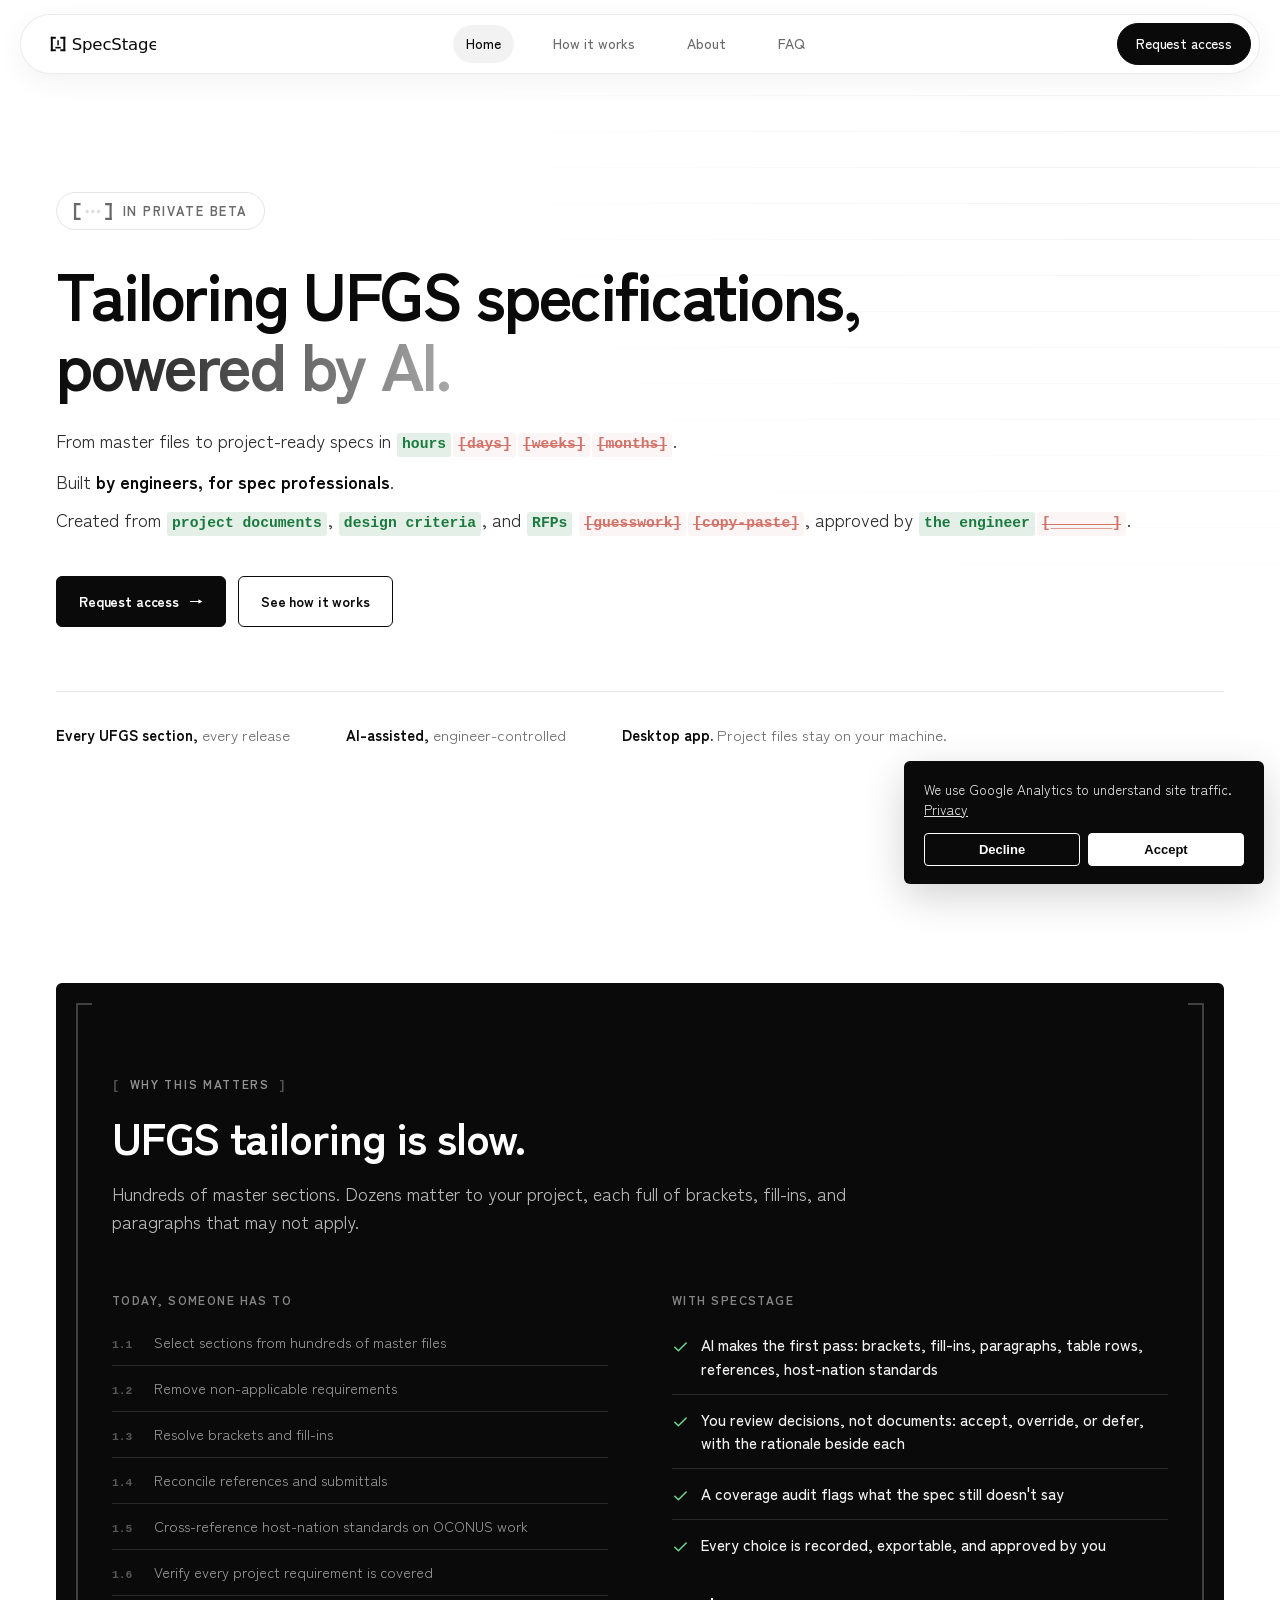
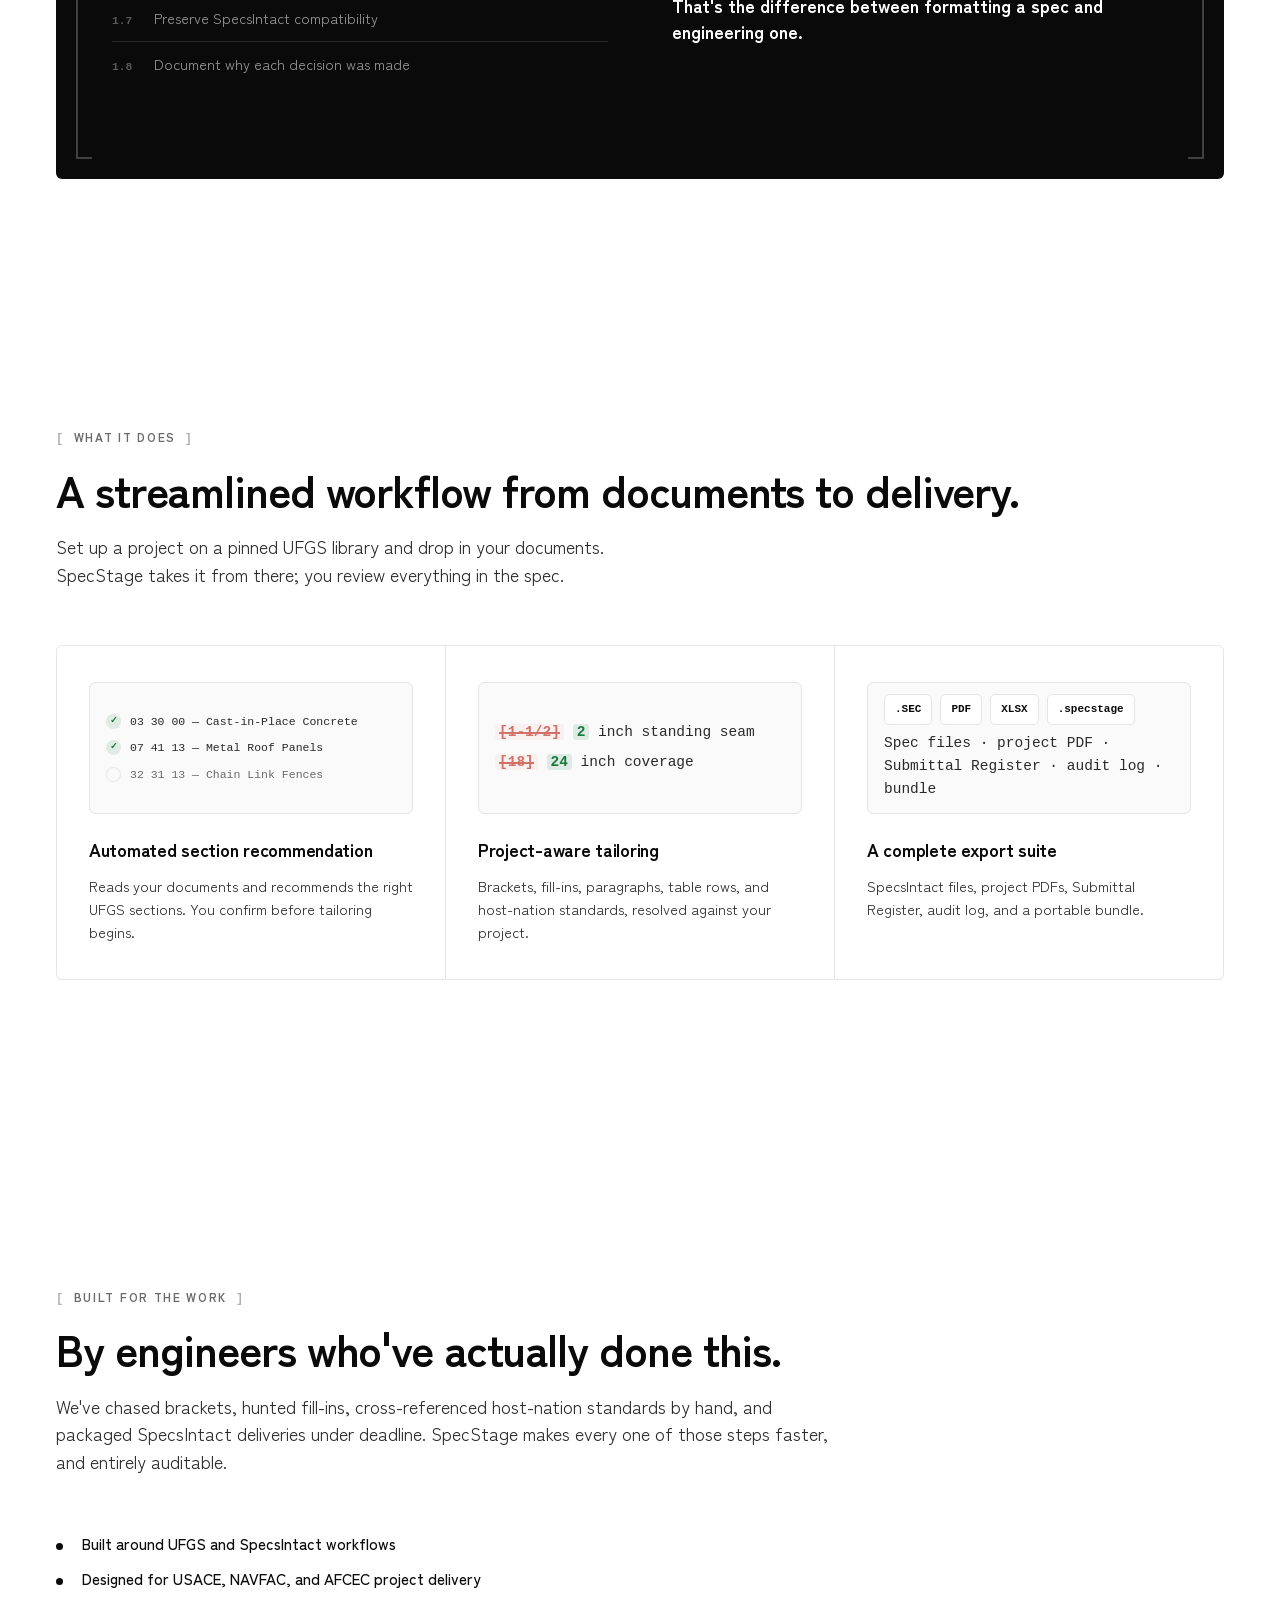
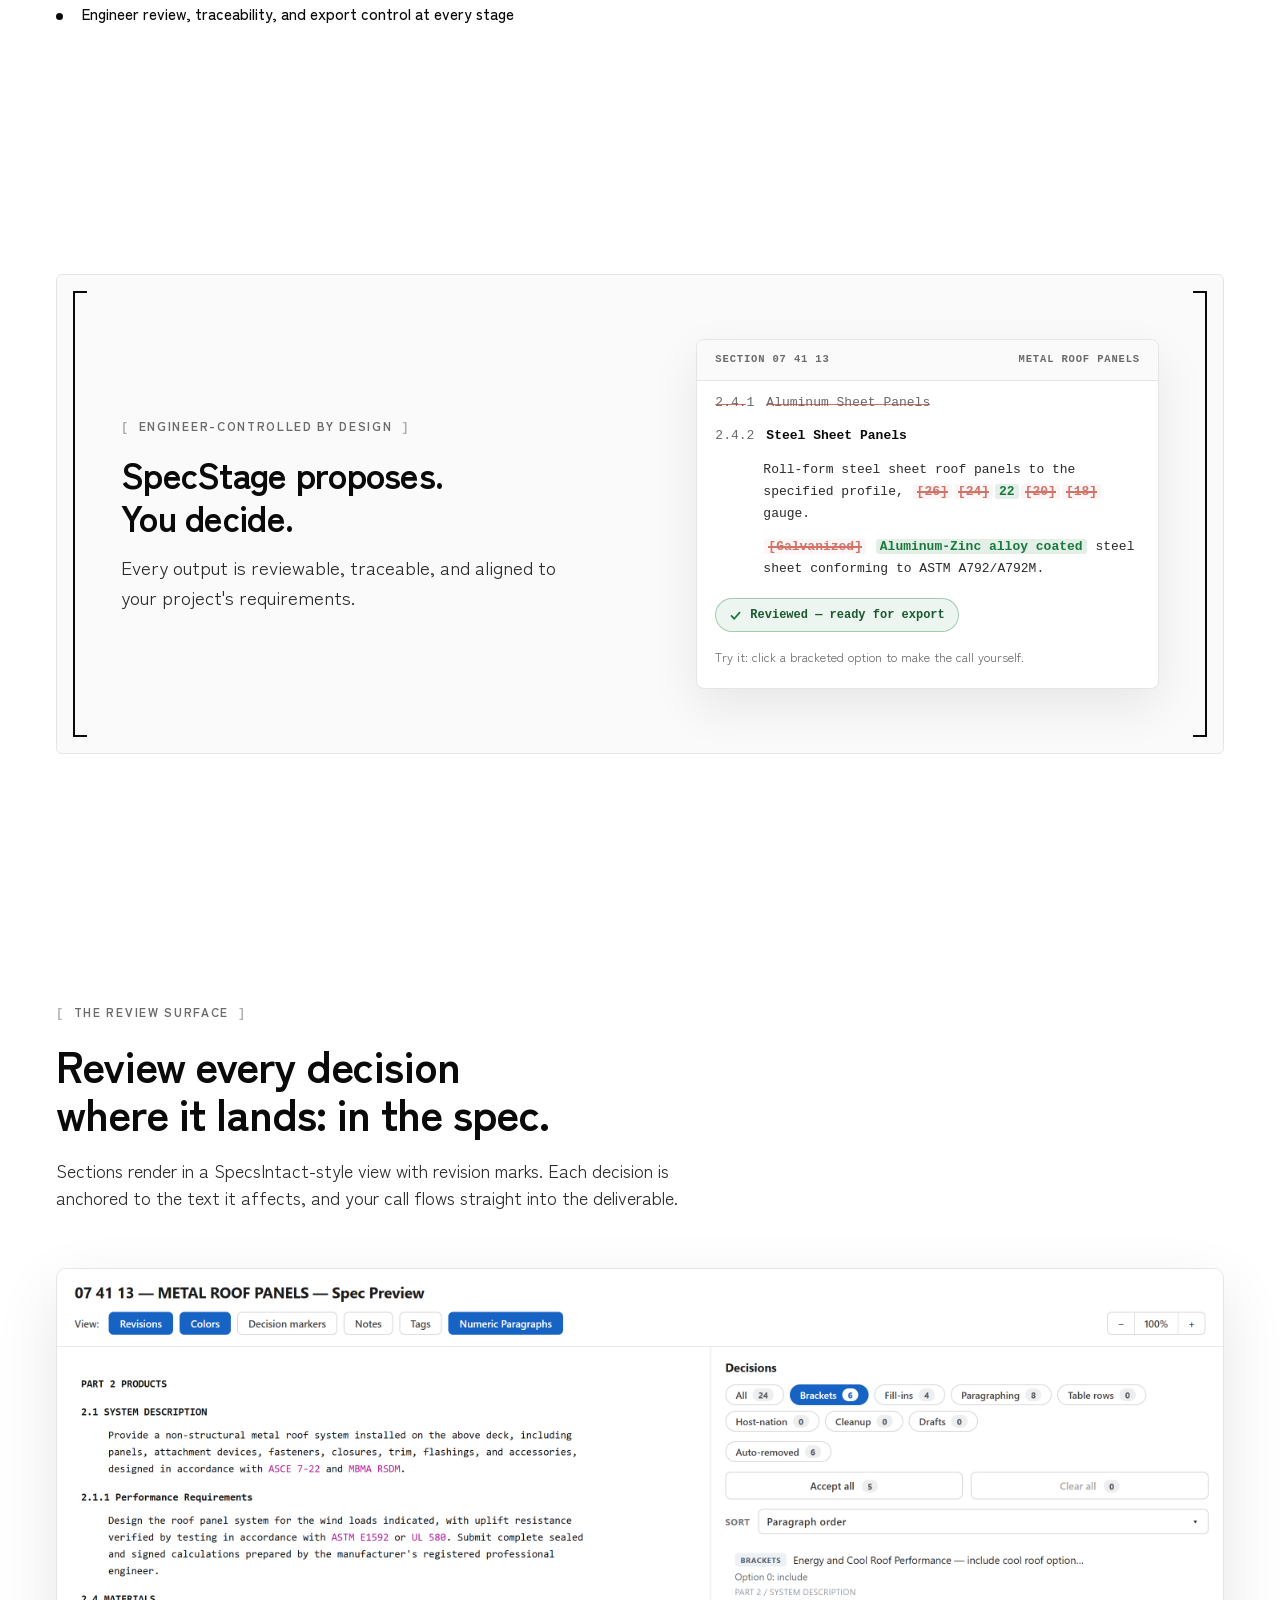
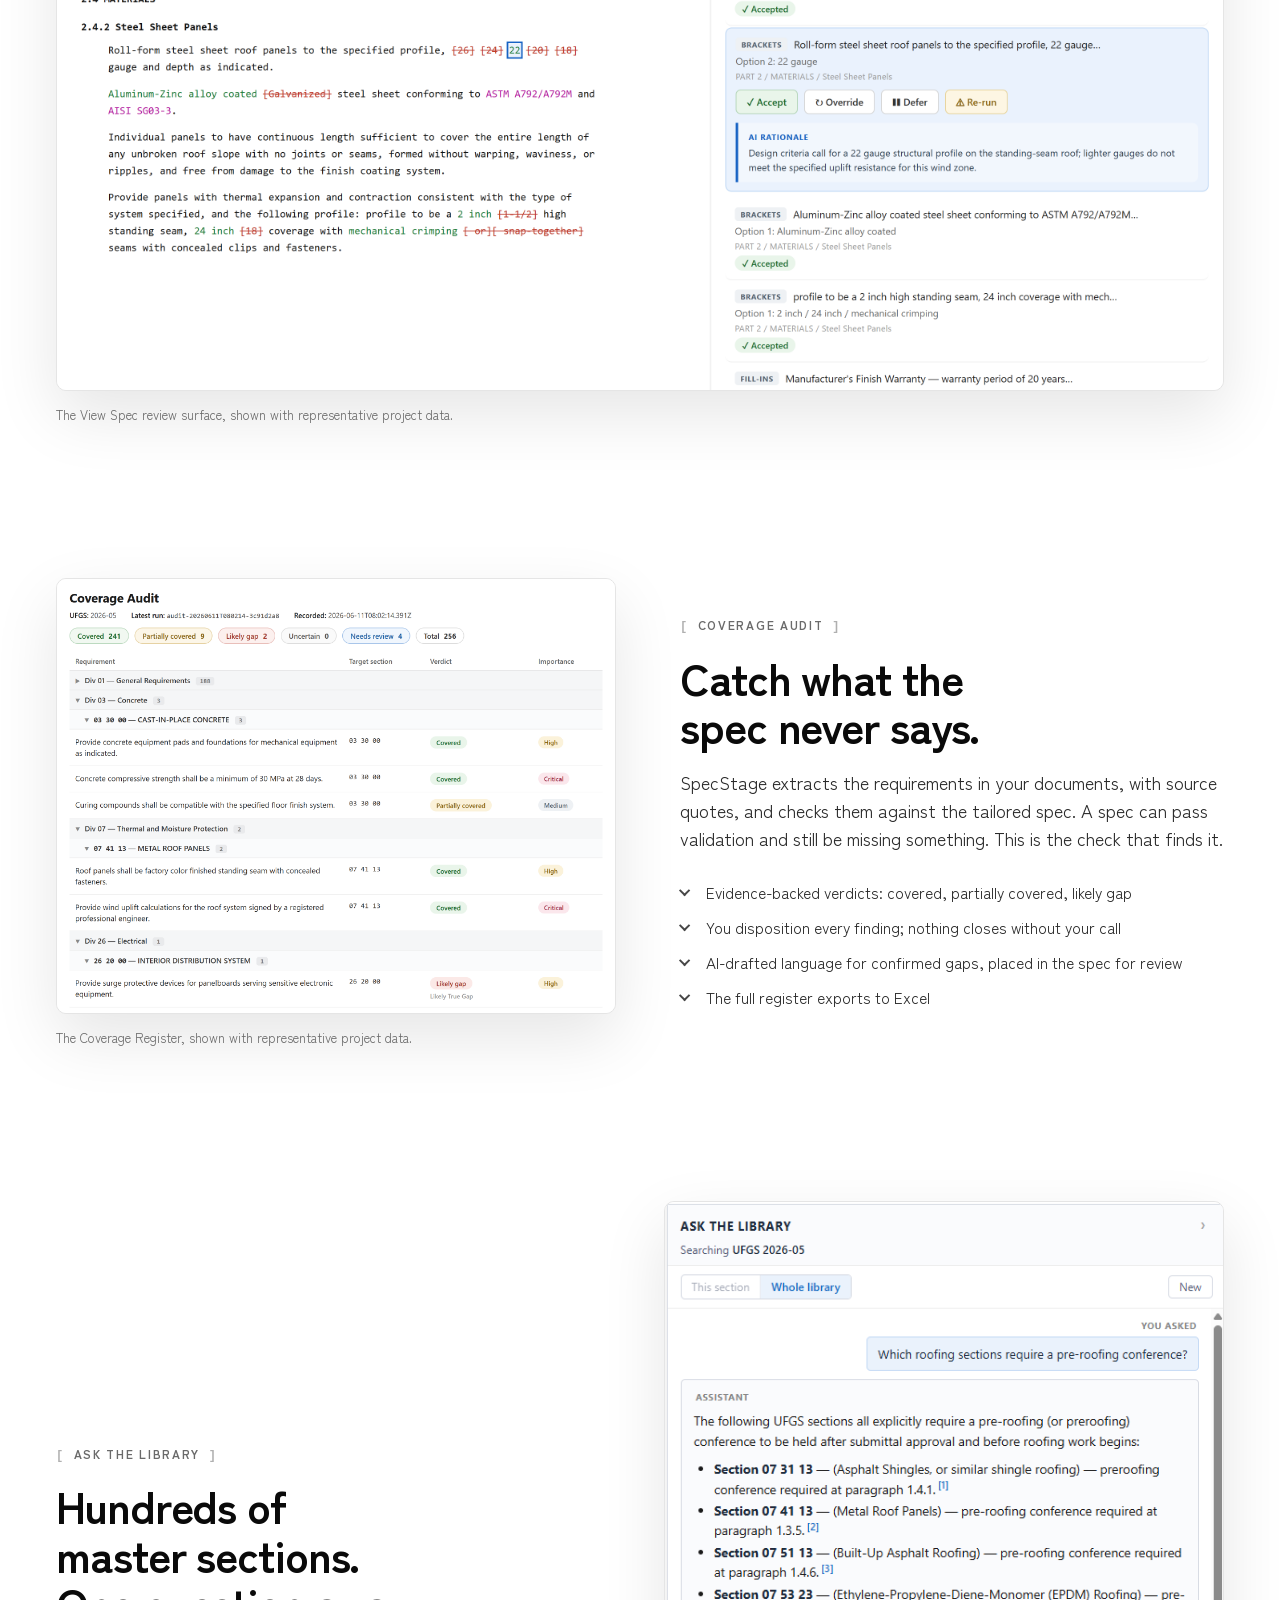
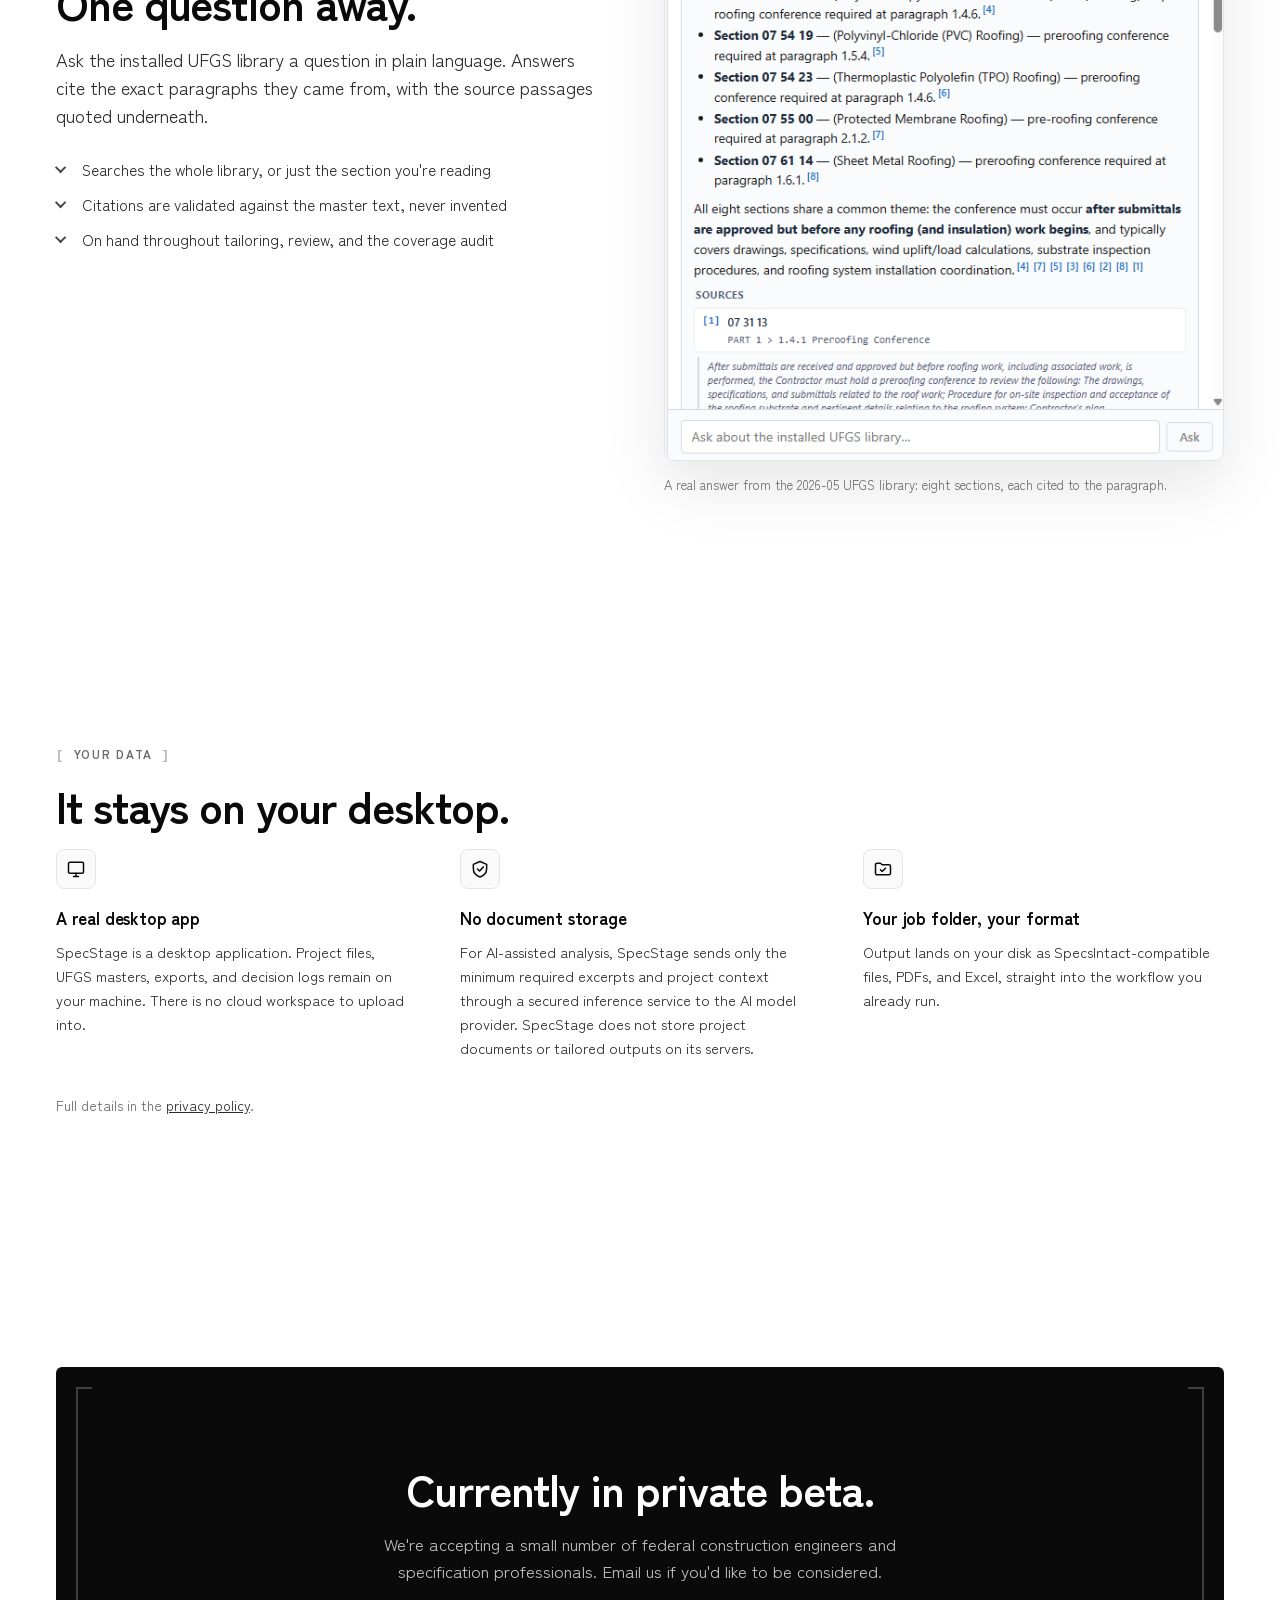
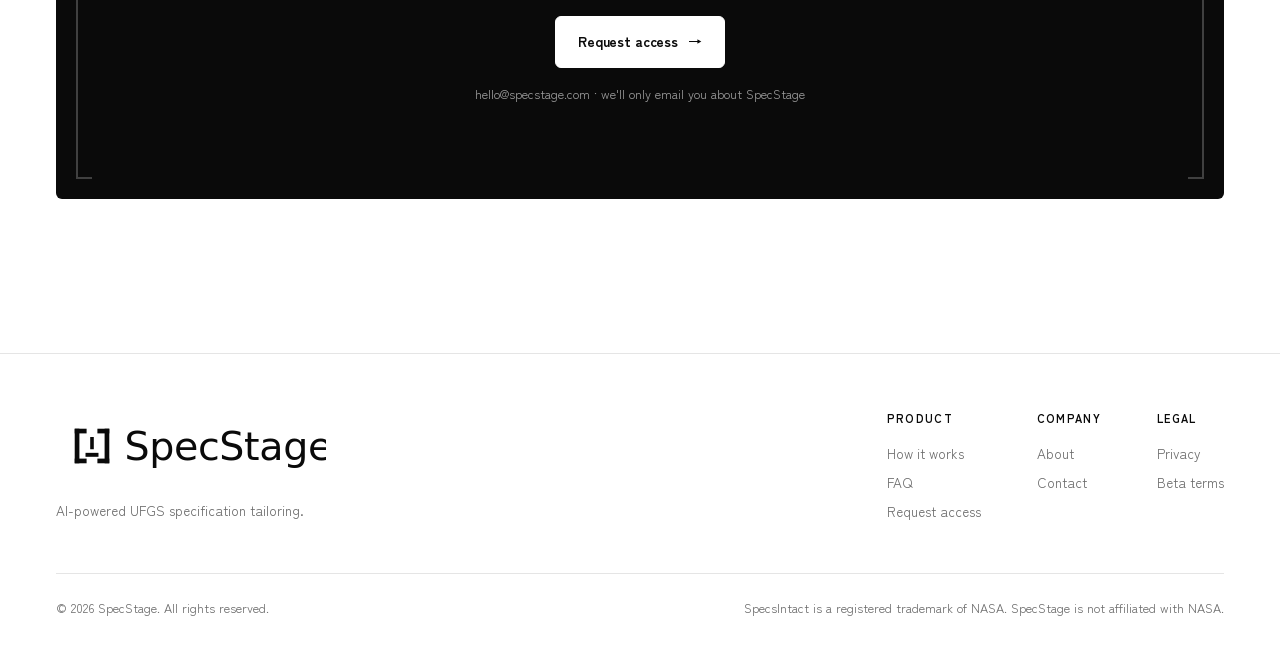
==== commit f8c6e367: "headings: text-wrap balance on .section-h so no heading orphans a single word Co-Authored-By: Claude" ====
--- a/index.html
+++ b/index.html
@@ -35,7 +35,7 @@
   <link rel="preconnect" href="https://fonts.gstatic.com" crossorigin>
   <link rel="stylesheet" href="https://fonts.googleapis.com/css2?family=Zen+Kaku+Gothic+New:wght@400;500;700&display=swap">
 
-  <link rel="stylesheet" href="/styles.css?v=83">
+  <link rel="stylesheet" href="/styles.css?v=84">
 
   <!-- Structured data: SoftwareApplication -->
   <script type="application/ld+json">
@@ -417,6 +417,6 @@
     </div>
   </div>
 
-  <script src="/site.js?v=83" defer></script>
+  <script src="/site.js?v=84" defer></script>
 </body>
 </html>
--- a/styles.css
+++ b/styles.css
@@ -416,6 +416,7 @@
   font-size: clamp(28px, 4vw, 44px);
   font-weight: 700; line-height: 1.1; letter-spacing: -0.025em;
   margin-bottom: 20px; max-width: 720px;
+  text-wrap: balance; /* no single-word orphan lines ("...never / says.") */
 }
 .section-lead {
   font-size: clamp(16px, 1.4vw, 19px); line-height: 1.55;
